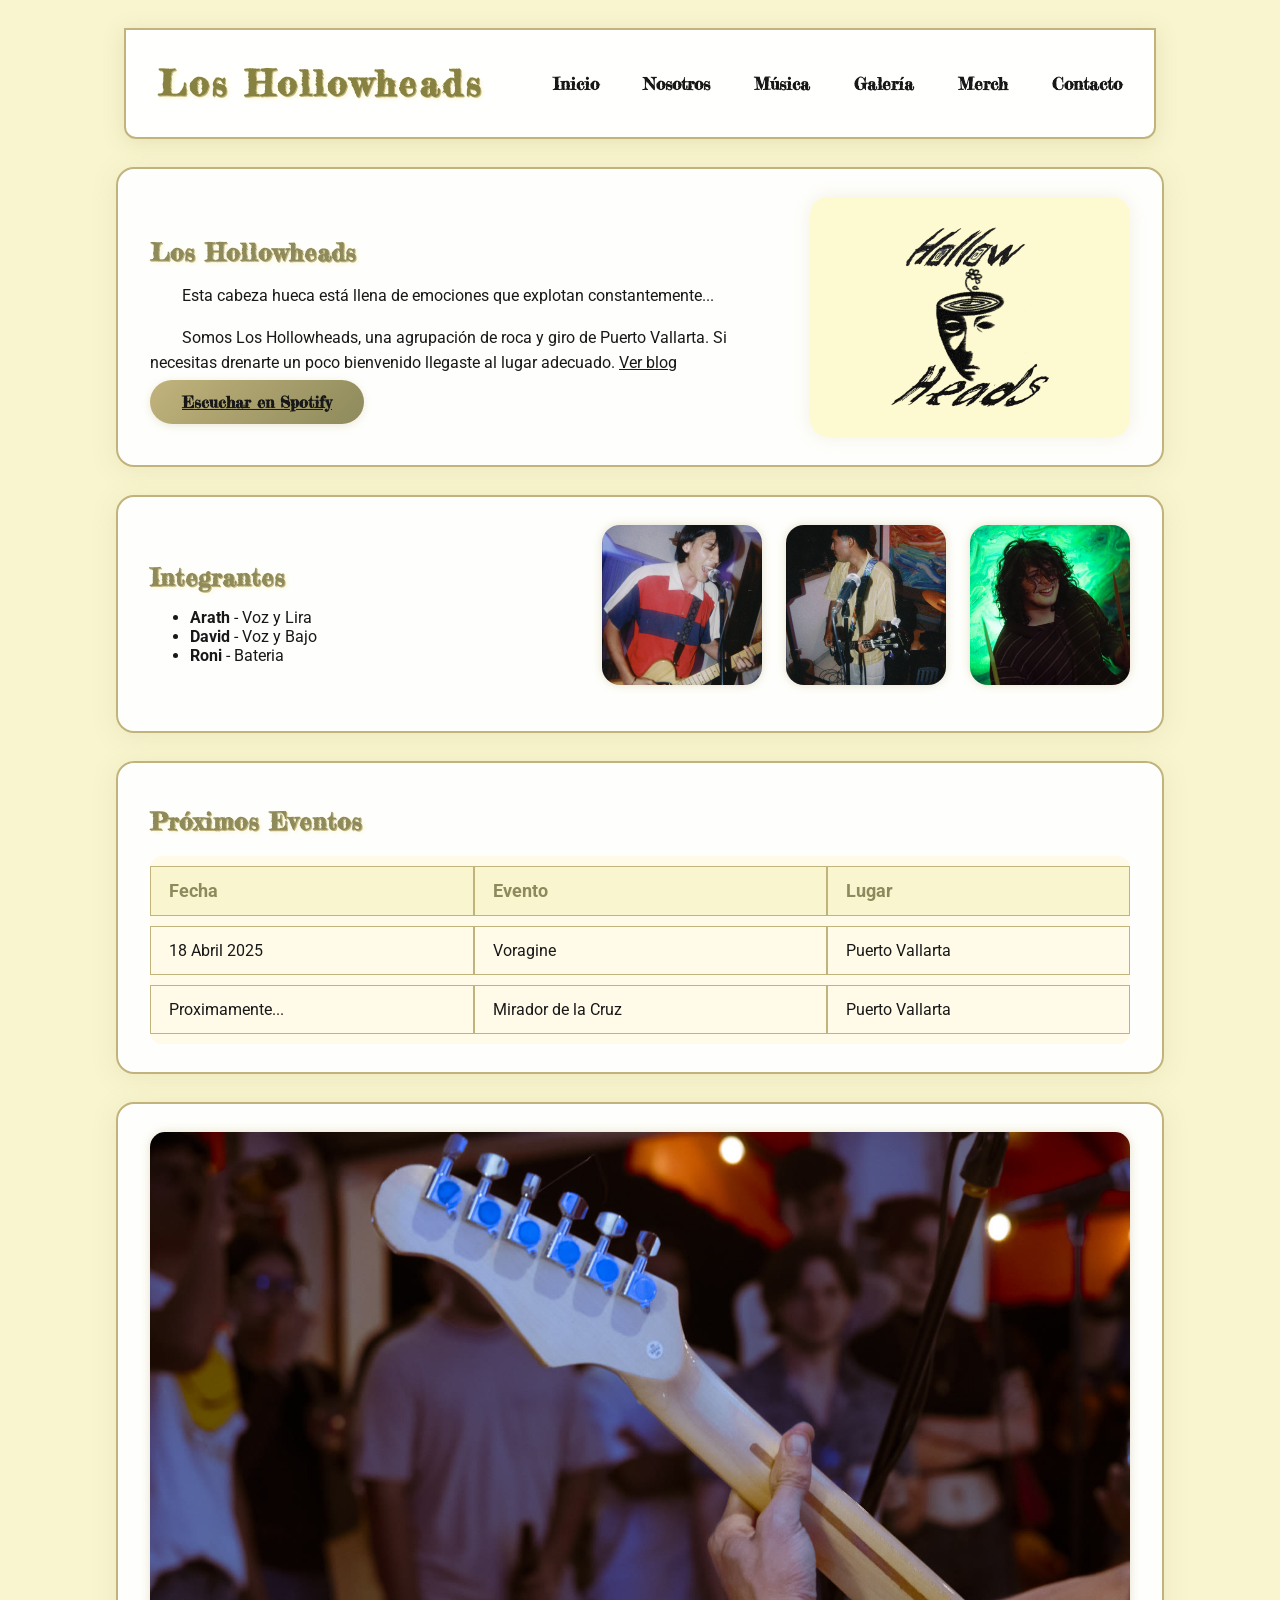
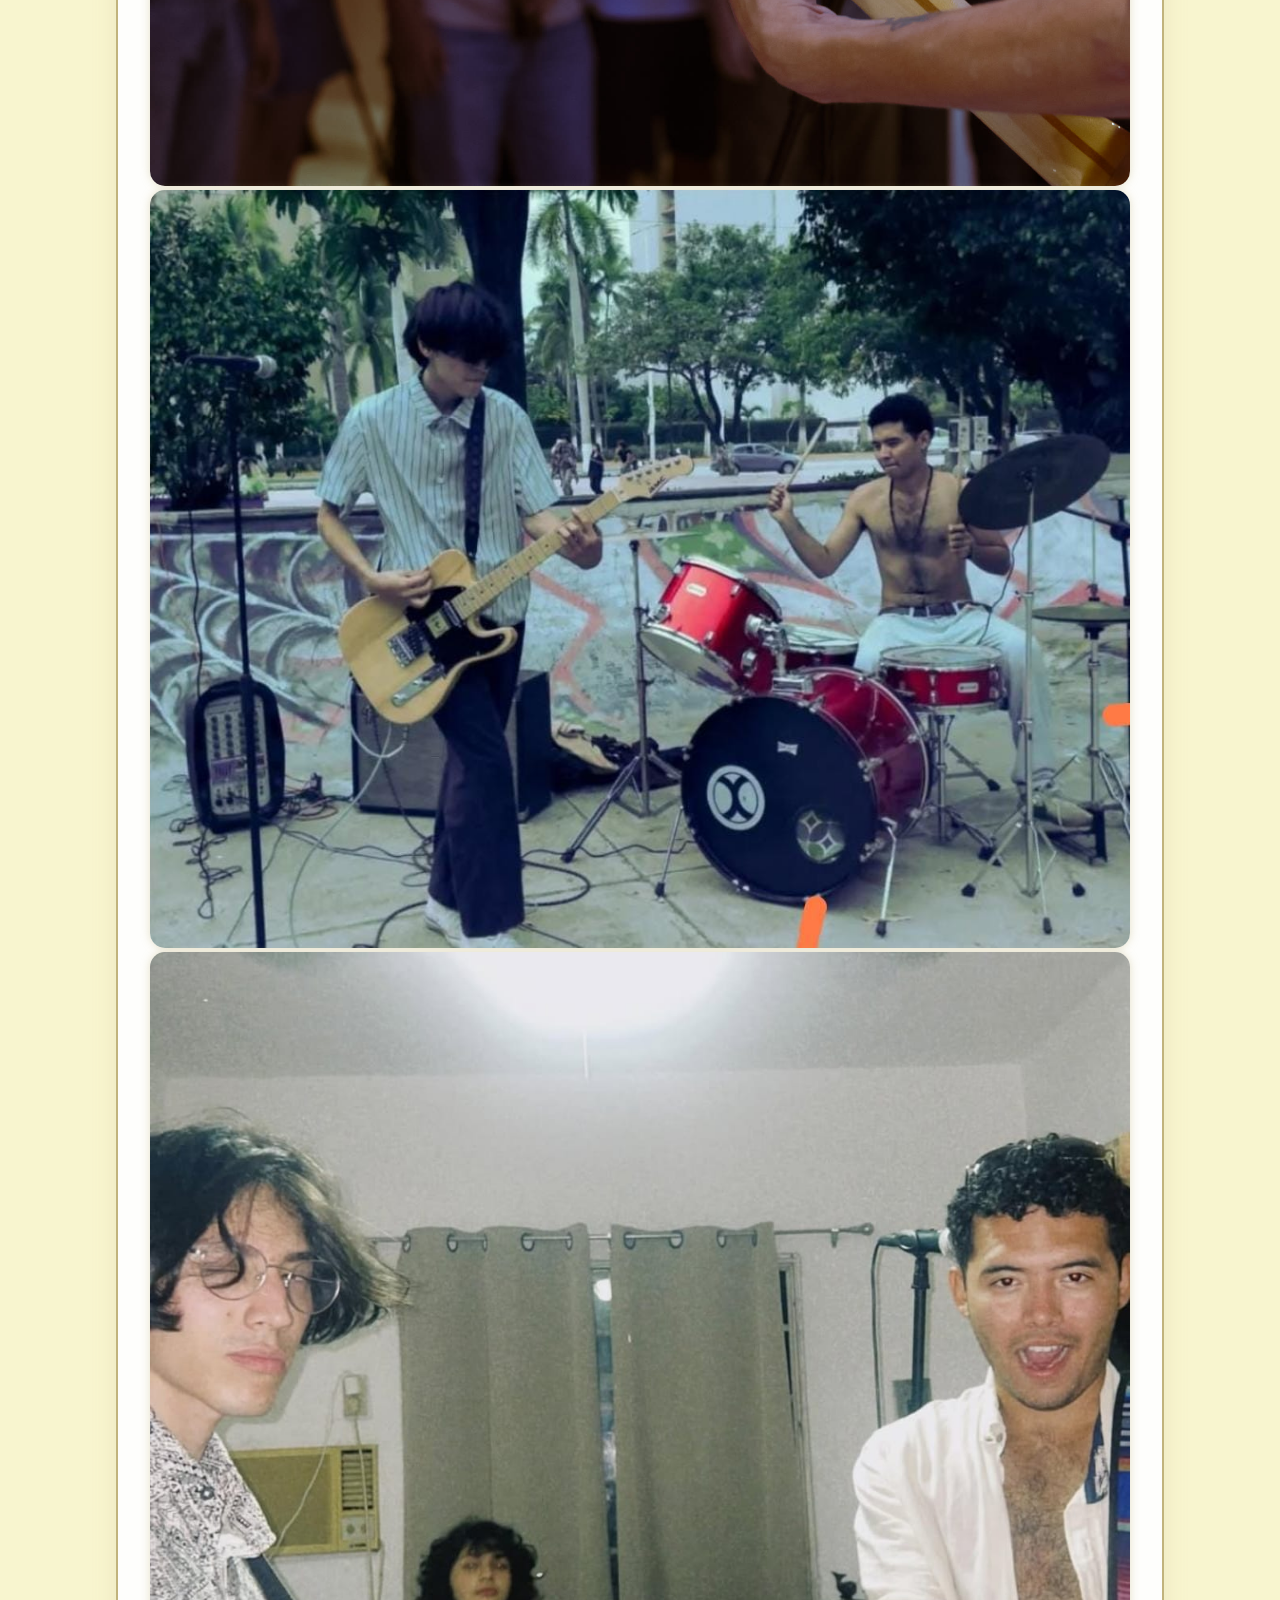
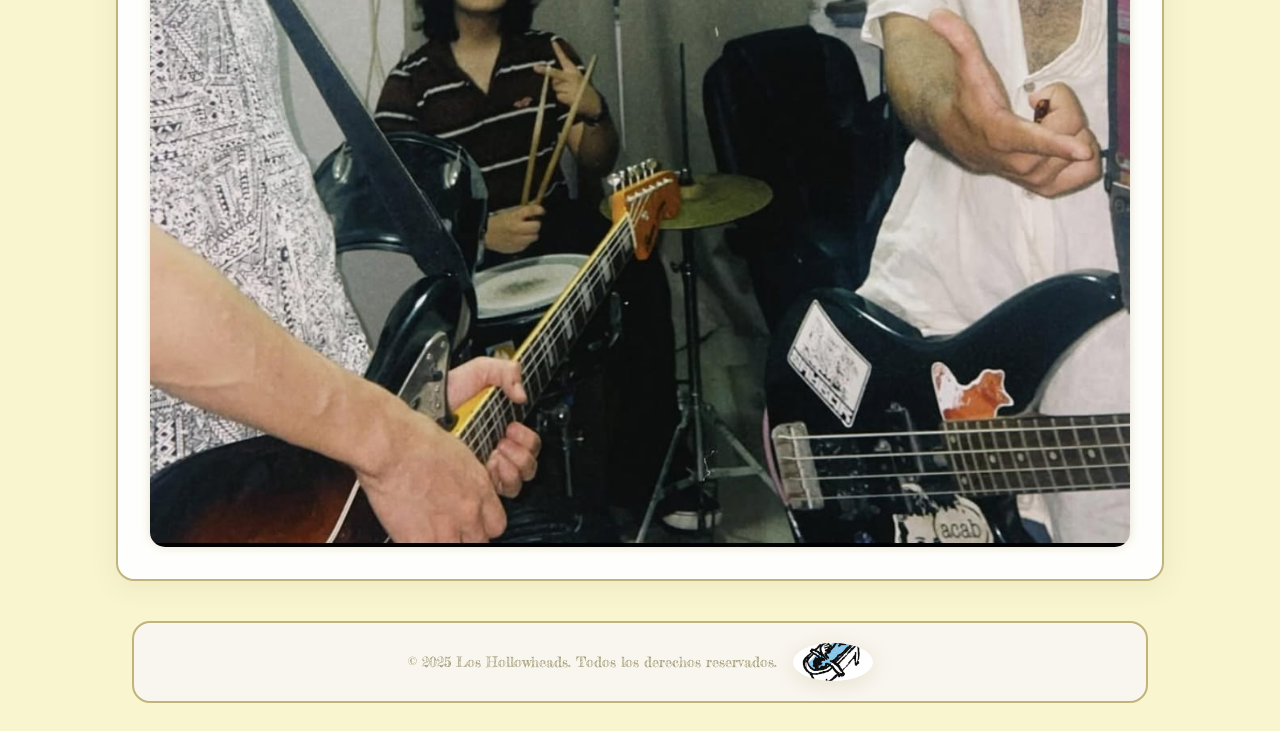
==== index.html @ 7f76003c "Import Los Hollowheads: sitio de banda, imágenes optimizadas a JPG Co-Authored-By: Claude Sonnet 5 <" ====
<!DOCTYPE html>
<html lang="es">
<head>
<meta charset="UTF-8" />
<meta name="viewport" content="width=device-width, initial-scale=1" />
<meta name="description" content="Página oficial de Los Hollowheads, banda surf punk. Explora su música, arte y estilo." />
<title>Los Hollowheads - Surf Punk Band</title>
<link href="https://fonts.googleapis.com/css2?family=Fredericka+the+Great&family=Roboto&display=swap" rel="stylesheet" />
<link rel="stylesheet" href="styles.css" />
</head>
<body>
<nav class="navbar container">

  <h1 class="LetrasNav"> <a href="index.html">Los Hollowheads </a></h1>
  <ul class="navbar-menu">
    <li><a href="index.html">Inicio</a></li>
    <li><a href="nosotros.html">Nosotros</a></li>
    <li><a href="contenido.html">Música</a></li>
    <li><a href="galeria.html">Galería</a></li>
    <li><a href="merch.html">Merch</a></li>
    <li><a href="formulario.html">Contacto</a></li>
  </ul>
</nav>


<section class="container section-flex">
  <div class="texto">
    <h1>Los Hollowheads</h1>
    <p>Esta cabeza hueca está llena de emociones que explotan constantemente...</p>
    <p>Somos Los Hollowheads, una agrupación de roca y giro de Puerto Vallarta. Si necesitas drenarte un poco bienvenido llegaste al lugar adecuado. <a href="blog.html">Ver blog</a></p>
    <a href="https://open.spotify.com/artist/0VpFDgD4gO55y4IvkJZCVS" target="_blank" class="btn" rel="noopener noreferrer">Escuchar en Spotify</a>
  </div>
  <div class="img-container">
    <img src="arte/arte_principalw.jpg" alt="Hollow">
  </div>

</section>

<section class="container section-flex">
  <div class="texto">
    <h1>Integrantes</h1>
    <ul>
      <li><strong>Arath</strong> - Voz y Lira</li>
      <li><strong>David</strong> - Voz y Bajo</li>
      <li><strong>Roni</strong> - Bateria</li>

    </ul>
  </div>
  <div class="imagenes-integrantes">
    <img src="arte/arath.jpg" alt="Arath" />
    <img src="arte/david.jpg" alt="David" />
    <img src="arte/roni.jpg" alt="Roni" />
  </div>
</section>


<section class="container">
    <h2>Próximos Eventos</h2>
    <table>
        <thead>
            <tr><th>Fecha</th><th>Evento</th><th>Lugar</th></tr>
        </thead>
        <tbody>
            <tr><td>18 Abril 2025</td><td>Voragine</td><td>Puerto Vallarta</td></tr>
            <tr><td>Proximamente...</td><td>Mirador de la Cruz</td><td>Puerto Vallarta</td></tr>

        </tbody>
    </table>

</section>

<section class="container gallery">
    <img src="arte/epico.jpg" alt="Concierto de Los Hollowheads" />
    <img src="arte/skeit.jpg" alt="Arte 1" />
    <img src="arte/clika.jpg" alt="Arte 2" />
</section>


<footer class="container footer-con-imagen" style="text-align:center; font-size:0.9rem; margin-top: 40px;">
    &copy; 2025 Los Hollowheads. Todos los derechos reservados.
    <img src="arte/angel_alberca.jpg" alt="Angel" />
</footer>

<script>
  const toggleBtn = document.querySelector('.navbar-toggle');
  const menu = document.querySelector('.navbar-menu');

  toggleBtn.addEventListener('click', () => {
    menu.classList.toggle('active');
  });
</script>

</body>
</html>
---- styles.css ----
@import url('https://fonts.googleapis.com/css2?family=Fredericka+the+Great&family=Roboto&display=swap');

body {
    margin: 0;
    padding: 0;
    font-family: 'Roboto', sans-serif;
    background: #F8F5CF;
    color: #181818;
    overflow-x: hidden;
}

/* TITULOS */
h1, h2, h3 {
    font-family: 'Fredericka the Great', cursive;
    color: #8E8A5C;
    text-shadow: 1px 1px 0 #C1B37C, 2px 2px 4px #F8F5CF;
    margin-top: 1rem;
    margin-bottom: 1rem;
    letter-spacing: 1px;
}

/* ENLACES */
a {
    color: #181818;
    text-decoration: underline;
    transition: color 0.3s, text-shadow 0.3s;
}
a:hover {
    color: #8E8A5C;
    text-shadow: 0 0 8px #C1B37C;
}

/* CONTENEDOR */
.container {
    background: rgba(255,255,255,0.93);
    border: 2px solid #C1B37C;
    border-radius: 18px;
    padding: 28px 32px;
    margin: 28px auto;
    max-width: 980px;
    box-shadow: 0 4px 24px #C1B37C33;
    transition: box-shadow 0.5s;
}

/* BOTONES */
button, .btn {
    background: linear-gradient(135deg, #C1B37C, #8E8A5C);
    border: none;
    color: #181818;
    padding: 12px 32px;
    border-radius: 30px;
    font-weight: bold;
    cursor: pointer;
    font-family: 'Fredericka the Great', cursive;
    transition: background 0.3s, color 0.3s, transform 0.2s;
    box-shadow: 0 2px 8px #C1B37C44;
}
button:hover, .btn:hover {
    background: linear-gradient(135deg, #8E8A5C, #C1B37C);
    color: #fff;
    transform: scale(1.05);
}

/* NAVBAR */
nav, .navbar {
    background: #F8F5CF;
    border-bottom: 2px solid #C1B37C;
    text-align: center;
    padding: 18px 0;
    position: sticky;
    top: 0;
    z-index: 1000;
    box-shadow: 0 2px 12px rgba(193,179,124,0.12);
    display: flex;
    align-items: center;
    justify-content: space-between;
    border-radius: 0 0 18px 18px;
}

nav a, .navbar a {
    margin: 0 8px;
    font-weight: 700;
    font-size: 1.1rem;
    color: #181818;
    text-decoration: none;
    transition: color 0.3s;
}
nav a:hover, .navbar a:hover {
    color: #8E8A5C;
}

.navbar-menu {
    list-style: none;
    display: flex;
    gap: 24px;
    margin: 0;
    padding: 0;
}
.navbar-menu li a {
    font-family: 'Fredericka the Great', cursive;
    position: relative;
    padding: 6px 0;
}
.navbar-menu li a::after {
    content: "";
    position: absolute;
    width: 0%;
    height: 2px;
    bottom: 0;
    left: 0;
    background-color: #C1B37C;
    transition: width 0.3s ease;
    border-radius: 2px;
}
.navbar-menu li a:hover::after,
.navbar-menu li a:focus::after {
    width: 100%;
}

/* Responsive NAVBAR con hamburguesa */
@media (max-width: 900px) {
    nav, .navbar {
        flex-direction: column;
        padding: 10px 0;
    }
    .navbar-menu {
        flex-direction: column;
        gap: 10px;
        margin-top: 10px;
        width: 100%;
        display: none;
    }
    .navbar-menu.active {
        display: flex;
    }
    .navbar-toggle {
        display: block;
        background: none;
        border: none;
        font-size: 2rem;
        color: #181818;
        cursor: pointer;
        margin-left: auto;
        margin-right: 16px;
    }
}

/* PÁRRAFOS */
p {
    text-indent: 2em;
    line-height: 1.6;
}

/* GALERÍA */
.gallery img {
    width: 100%;
    border-radius: 15px;
    box-shadow: 0 0 10px #C1B37C66;
    transition: transform 0.4s, box-shadow 0.4s;
}
.gallery img:hover {
    transform: scale(1.04);
    box-shadow: 0 0 24px #8E8A5C;
}

/* TABLA */
table {
    width: 100%;
    border-collapse: separate;
    border-spacing: 0 10px;
    margin-top: 20px;
    background: #fffbe8;
    border-radius: 12px;
    overflow: hidden;
}
th, td {
    padding: 14px 18px;
    border: 1px solid #C1B37C;
    text-align: left;
    color: #181818;
}
th {
    background-color: #F8F5CF;
    color: #8E8A5C;
    font-size: 1.1rem;
}
tbody tr {
    transition: background 0.3s;
}
tbody tr:hover {
    background: #e6e1c3;
}

/* FORMULARIOS */
form input, form textarea {
    padding: 12px;
    margin-bottom: 20px;
    border-radius: 10px;
    border: 1.5px solid #C1B37C;
    background-color: #fffbe8;
    color: #181818;
    font-size: 1rem;
    transition: border 0.3s, background 0.3s;
}
form input:focus, form textarea:focus {
    outline: none;
    border-color: #8E8A5C;
    background: #F8F5CF;
}

/* FOOTER */
footer, .footer-con-imagen {
    background: #F8F5CF;
    color: #8E8A5C;
    text-align: center;
    padding: 22px 0;
    border-top: 2px solid #C1B37C;
    margin-top: 40px;
    font-size: 1rem;
    font-family: 'Fredericka the Great', cursive;
    display: flex;
    align-items: center;
    justify-content: center;
    gap: 14px;
    flex-wrap: wrap;
}
.footer-con-imagen img {
    max-height: 38px;
    max-width: 100px;
    height: auto;
    border-radius: 50%;
    object-fit: cover;
    box-shadow: 0 2px 8px #C1B37C33;
}

/* FLEX SECTIONS */
.section-flex {
    display: flex;
    align-items: center;
    justify-content: space-between;
    gap: 36px;
    flex-wrap: wrap;
}
.section-flex .texto {
    flex: 1 1 320px;
    min-width: 220px;
}
.section-flex .img-container {
    flex: 0 0 340px;
    display: flex;
    justify-content: flex-end;
}
.section-flex .img-container img {
    max-width: 320px;
    width: 100%;
    border-radius: 18px;
    box-shadow: 0 0 18px #C1B37C33;
    transition: transform 0.3s;
}
.section-flex .img-container img:hover {
    transform: scale(1.05) rotate(-2deg);
}

/* INTEGRANTES */
.imagenes-integrantes {
    display: flex;
    gap: 24px;
    justify-content: center;
    align-items: center;
    margin: 0 auto;
}
.imagenes-integrantes img {
    width: 160px;
    height: 160px;
    object-fit: cover;
    border-radius: 18px;
    box-shadow: 0 0 10px #C1B37C66;
    transition: transform 0.3s, box-shadow 0.3s;
    cursor: pointer;
    margin-bottom: 18px;
}
.imagenes-integrantes img:hover {
    transform: scale(1.1);
    box-shadow: 0 0 20px #8E8A5C;
}

/* GALLERY COLLAGE Y MASONRY */
.gallery-collage {
    display: grid;
    grid-template-columns: repeat(6, 1fr);
    grid-template-rows: repeat(4, 140px);
    gap: 22px;
    padding: 40px 0;
    border-radius: 32px;
}
.gallery-collage img {
    width: 100%;
    height: 100%;
    object-fit: cover;
    border-radius: 24px;
    box-shadow: 0 4px 24px #C1B37C44;
    background: #fff;
    transition: transform 0.3s, box-shadow 0.3s;
    display: block;
}
.gallery-collage img:hover {
    transform: scale(1.04) rotate(-2deg);
    box-shadow: 0 8px 32px #8E8A5C99;
}
.img1  { grid-column: 1 / 3; grid-row: 1 / 3; }
.img2  { grid-column: 3 / 4; grid-row: 1 / 2; }
.img3  { grid-column: 4 / 5; grid-row: 1 / 2; }
.img4  { grid-column: 5 / 7; grid-row: 1 / 3; }
.img5  { grid-column: 3 / 5; grid-row: 2 / 4; }
.img6  { grid-column: 1 / 2; grid-row: 3 / 5; }
.img7  { grid-column: 2 / 3; grid-row: 3 / 4; }
.img8  { grid-column: 4 / 6; grid-row: 3 / 5; }
.img9  { grid-column: 6 / 7; grid-row: 3 / 5; }
.img10 { grid-column: 2 / 4; grid-row: 4 / 5; }

.masonry-gallery {
    column-count: 4;
    column-gap: 28px;
    padding: 40px 0;
}
.masonry-gallery img {
    width: 100%;
    margin-bottom: 28px;
    border-radius: 24px;
    display: block;
    box-shadow: 0 4px 24px #C1B37C44;
    background: #fff;
    transition: transform 0.3s, box-shadow 0.3s;
    break-inside: avoid;
}
.masonry-gallery img:hover {
    transform: scale(1.04) rotate(-2deg);
    box-shadow: 0 8px 32px #8E8A5C99;
}

/* RESPONSIVE */
@media (max-width: 1100px) {
    .masonry-gallery { column-count: 3; }
}
@media (max-width: 900px) {
    .container { padding: 16px 4vw; }
    .section-flex { flex-direction: column; align-items: center; }
    .section-flex .img-container { justify-content: center; width: 100%; margin-top: 20px; }
    .section-flex .img-container img { max-width: 90vw; }
    .imagenes-integrantes img { width: 110px; height: 110px; }
    .gallery-collage { grid-template-columns: repeat(2, 1fr); grid-template-rows: repeat(10, 120px); gap: 14px; }
    .gallery-collage img { border-radius: 16px; }
    .img1, .img2, .img3, .img4, .img5, .img6, .img7, .img8, .img9, .img10 { grid-column: auto !important; grid-row: auto !important; }
    .merch-flex { flex-direction: column; gap: 32px; }
    .merch-info { max-width: 100%; padding: 24px 20px; text-align: center; }
    .merch-info ul li { font-size: 1rem; }
    .btn { font-size: 1.1rem; padding: 14px 28px; }
}
@media (max-width: 800px) {
    .masonry-gallery { column-count: 2; }
}
@media (max-width: 700px) {
    .container { padding: 10px 3vw; }
    nav a { margin: 0 8px; font-size: 1rem; }
    .gallery { flex-wrap: wrap; justify-content: center; }
    .gallery img { width: 90vw; height: auto; margin-bottom: 15px; }
    .imagenes-integrantes { gap: 10px; }
    .imagenes-integrantes img { width: 80px; height: 80px; }
}
@media (max-width: 500px) {
    .masonry-gallery { column-count: 1; }
}
nav.navbar {
  display: flex;
  align-items: center;
  justify-content: space-between;
  background: rgba(255 255 255 / 0.95);
  padding: 16px 24px;
  box-shadow: 0 4px 20px rgba(193,179,124,0.3);
  position: sticky;
  top: 0;
  z-index: 1000;
  font-family: 'Fredericka the Great', cursive;
  border-radius: 0 0 12px 12px;
}

nav.navbar .LetrasNav a {
  text-decoration: none;
  font-size: 2.2rem;
  font-weight: 900;
  color: #888242;
  letter-spacing: 3px;
  user-select: none;
  transition: color 0.3s ease;
}

nav.navbar .LetrasNav a:hover {
  color: #C1B37C;
}

nav.navbar ul.navbar-menu {
  list-style: none;
  display: flex;
  gap: 28px;
  margin: 0;
  padding: 0;
}

nav.navbar ul.navbar-menu li a {
  text-decoration: none;
  color: #181818;
  font-weight: 600;
  font-size: 1.05rem;
  position: relative;
  padding: 6px 0;
  transition: color 0.3s ease;
}

nav.navbar ul.navbar-menu li a::after {
  content: "";
  position: absolute;
  width: 0%;
  height: 2px;
  bottom: 0;
  left: 0;
  background-color: #C1B37C;
  transition: width 0.3s ease;
  border-radius: 2px;
}

nav.navbar ul.navbar-menu li a:hover,
nav.navbar ul.navbar-menu li a:focus {
  color: #8E8A5C;
}

nav.navbar ul.navbar-menu li a:hover::after,
nav.navbar ul.navbar-menu li a:focus::after {
  width: 100%;
}

/* Responsive nav */
@media (max-width: 700px) {
  nav.navbar {
    flex-wrap: wrap;
    justify-content: center;
    gap: 16px;
  }
  nav.navbar ul.navbar-menu {
    gap: 1px;
    flex-wrap: wrap;
    justify-content: center;
  }
}

footer.container.footer-con-imagen {
  background: #f9f6f0; /* Fondo claro cálido */
  border-top: 2px solid #C1B37C;
  color: #8E8A5C;
  font-family: 'Fredericka the Great', cursive;
  font-size: 0.9rem;
  text-align: center;
  padding: 20px 16px;
  display: flex;
  flex-wrap: wrap;
  justify-content: center;
  align-items: center;
  gap: 16px;
  box-shadow: inset 0 1px 0 #fff9e6;
}

footer.container.footer-con-imagen img {
  width: 80px;
  height: 80px;
  border-radius: 50%;
  object-fit: cover;
  box-shadow: 0 4px 20px rgba(193, 179, 124, 0.3);
  user-select: none;
}

/* Responsive */
@media (max-width: 600px) {
  footer.container.footer-con-imagen {
    flex-direction: column;
    gap: 12px;
    font-size: 0.85rem;
  }
  footer.container.footer-con-imagen img {
    width: 60px;
    height: 60px;
  }
}
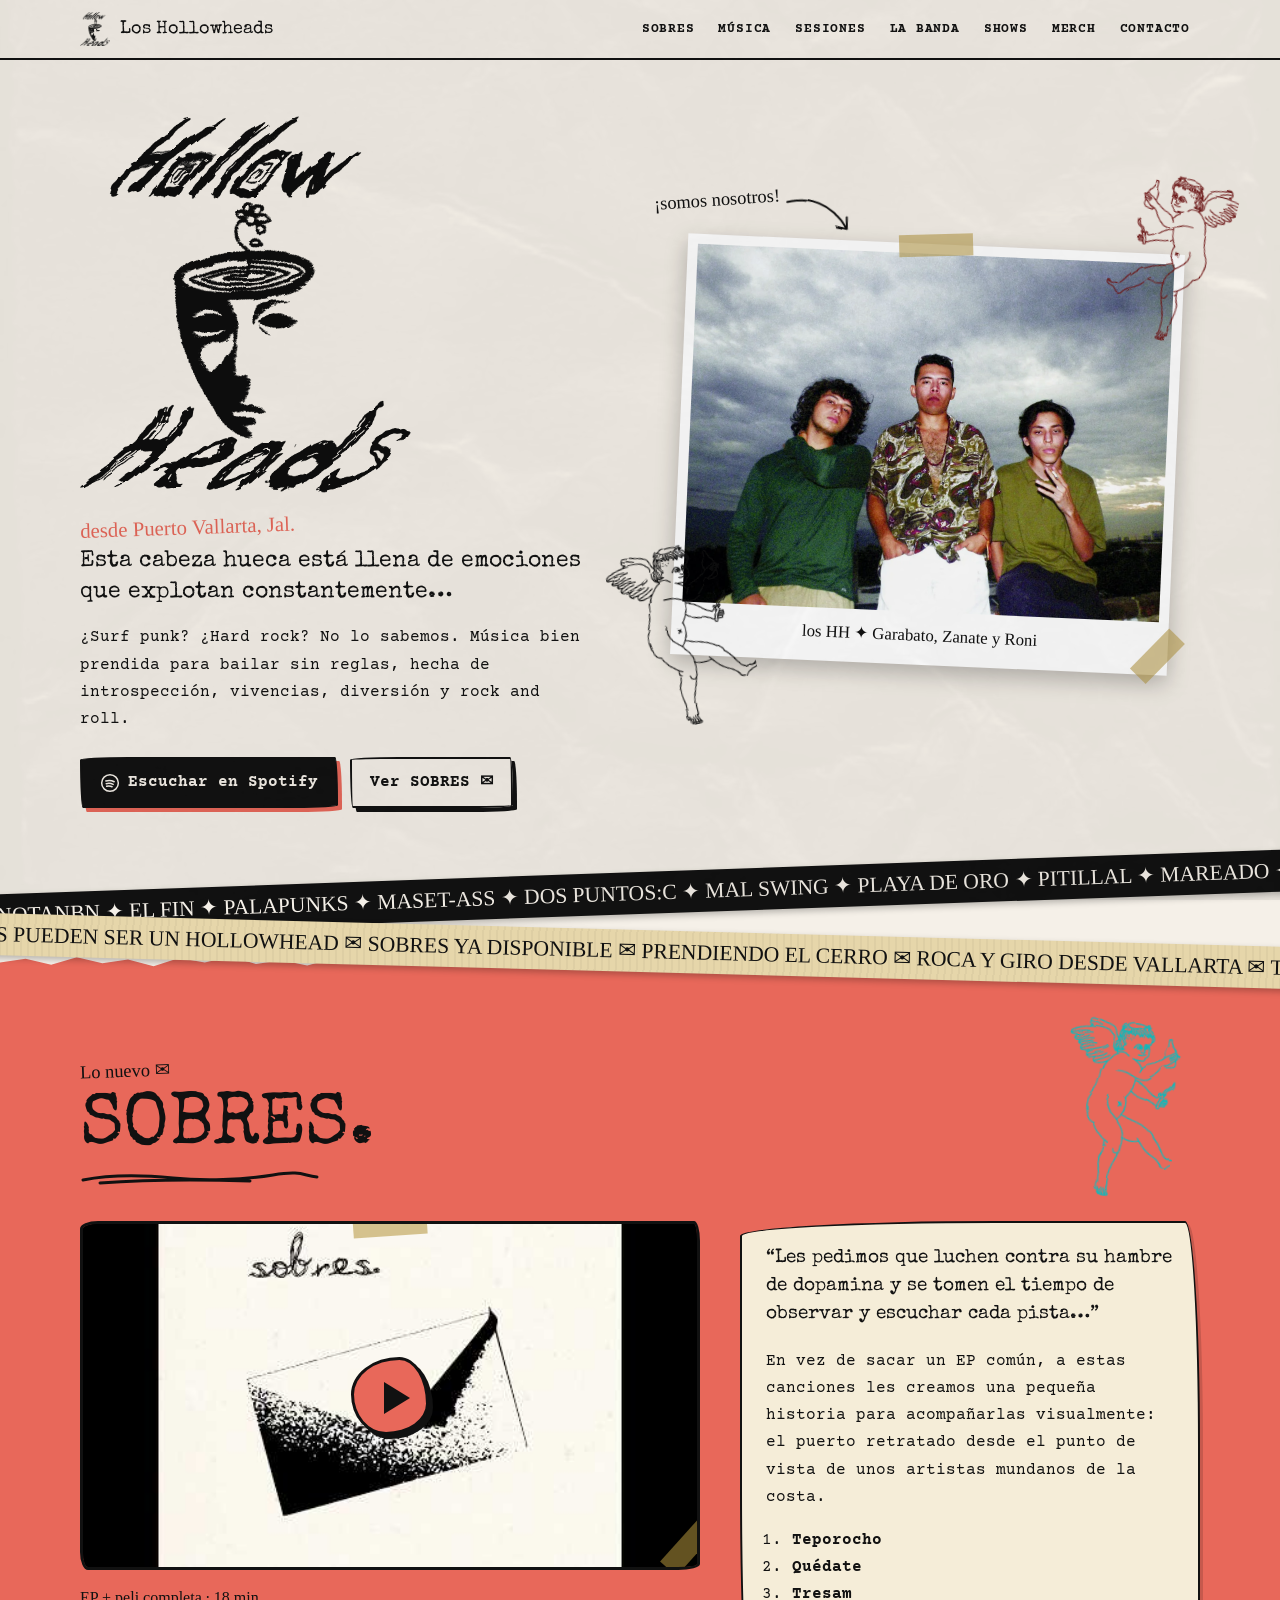
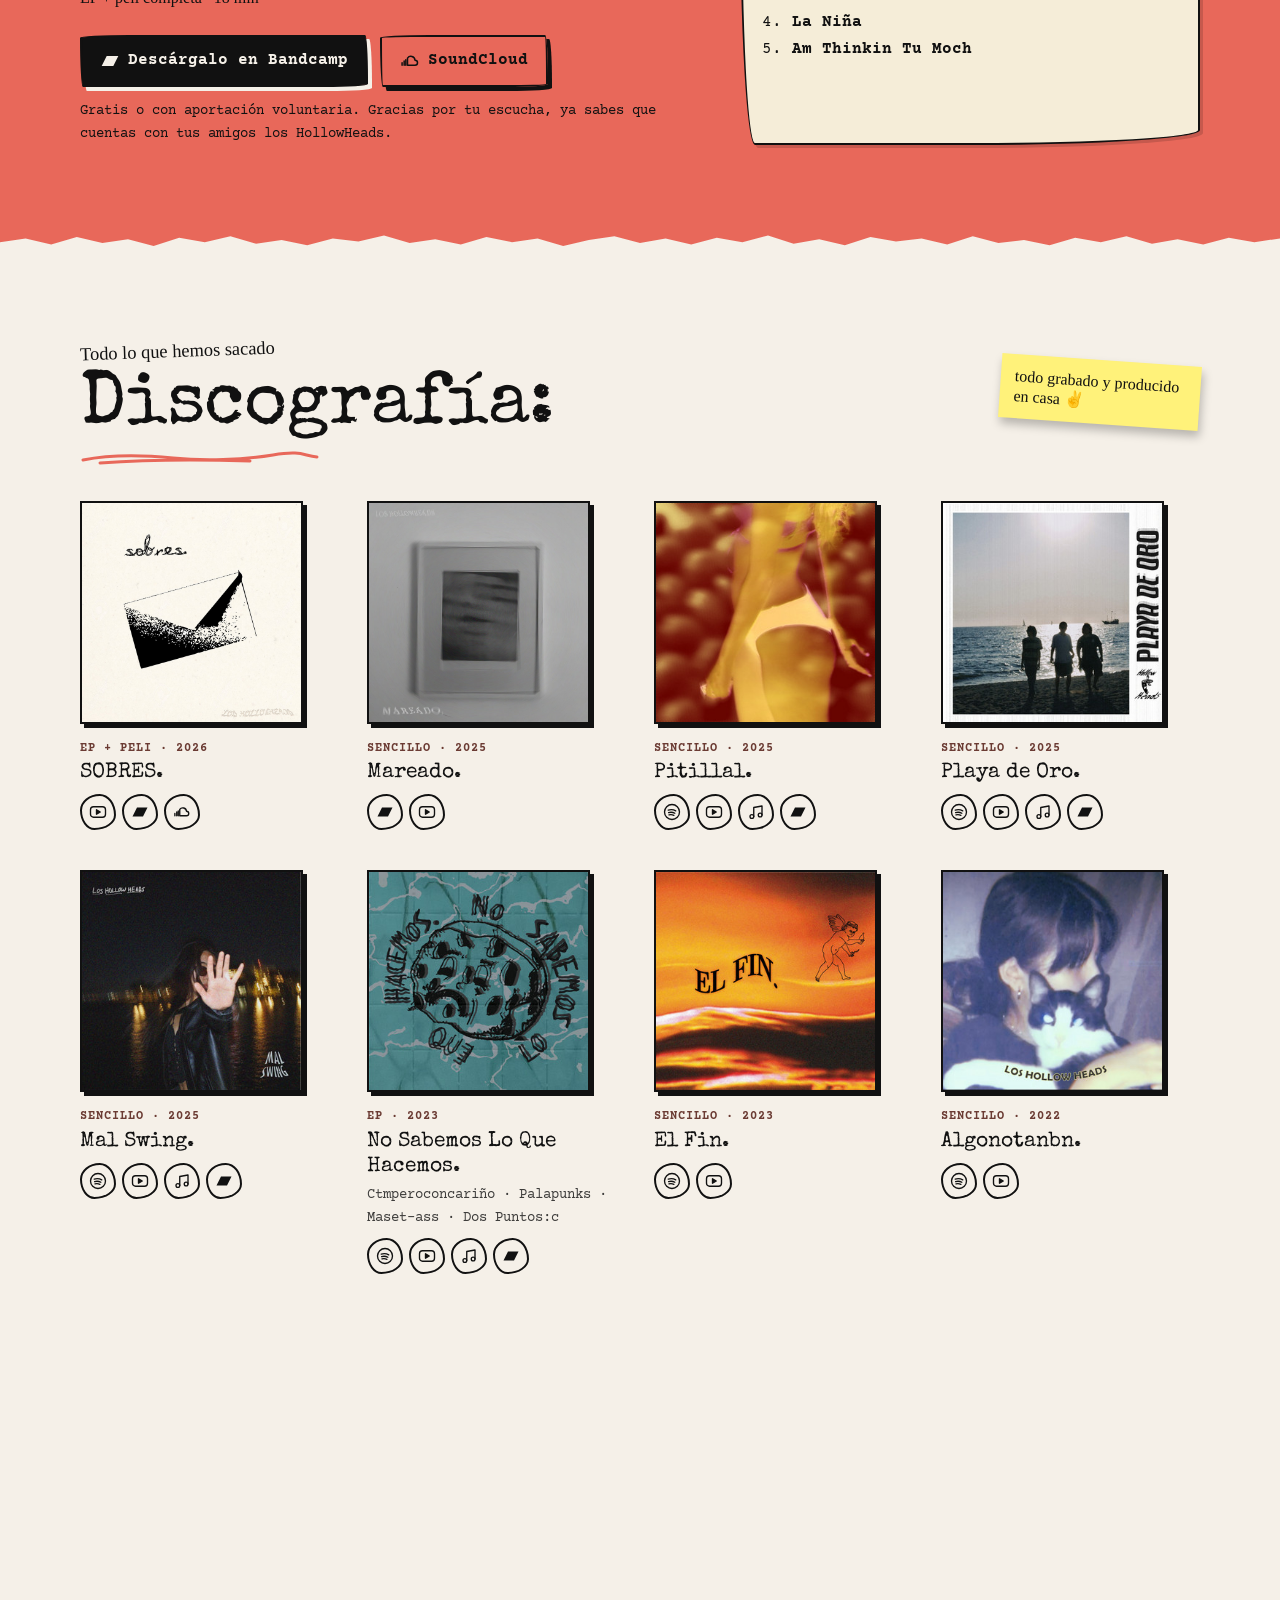
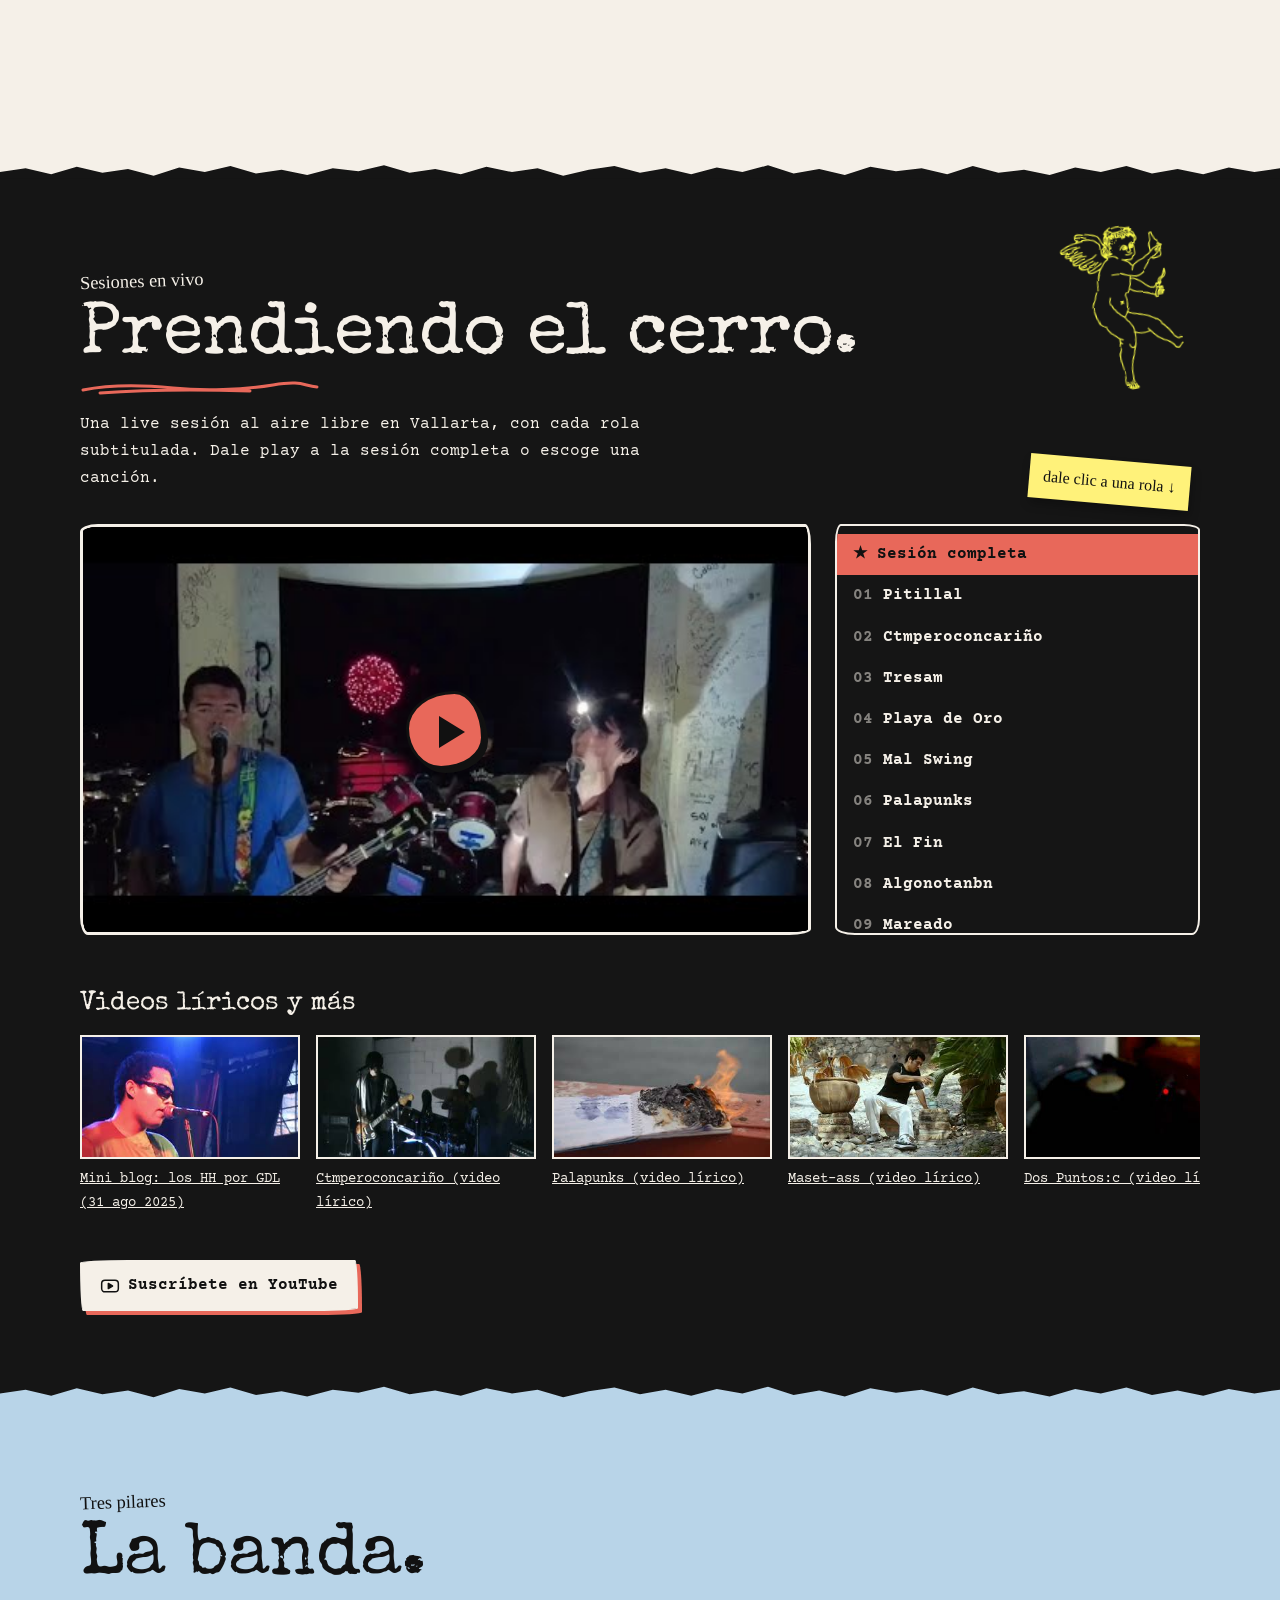
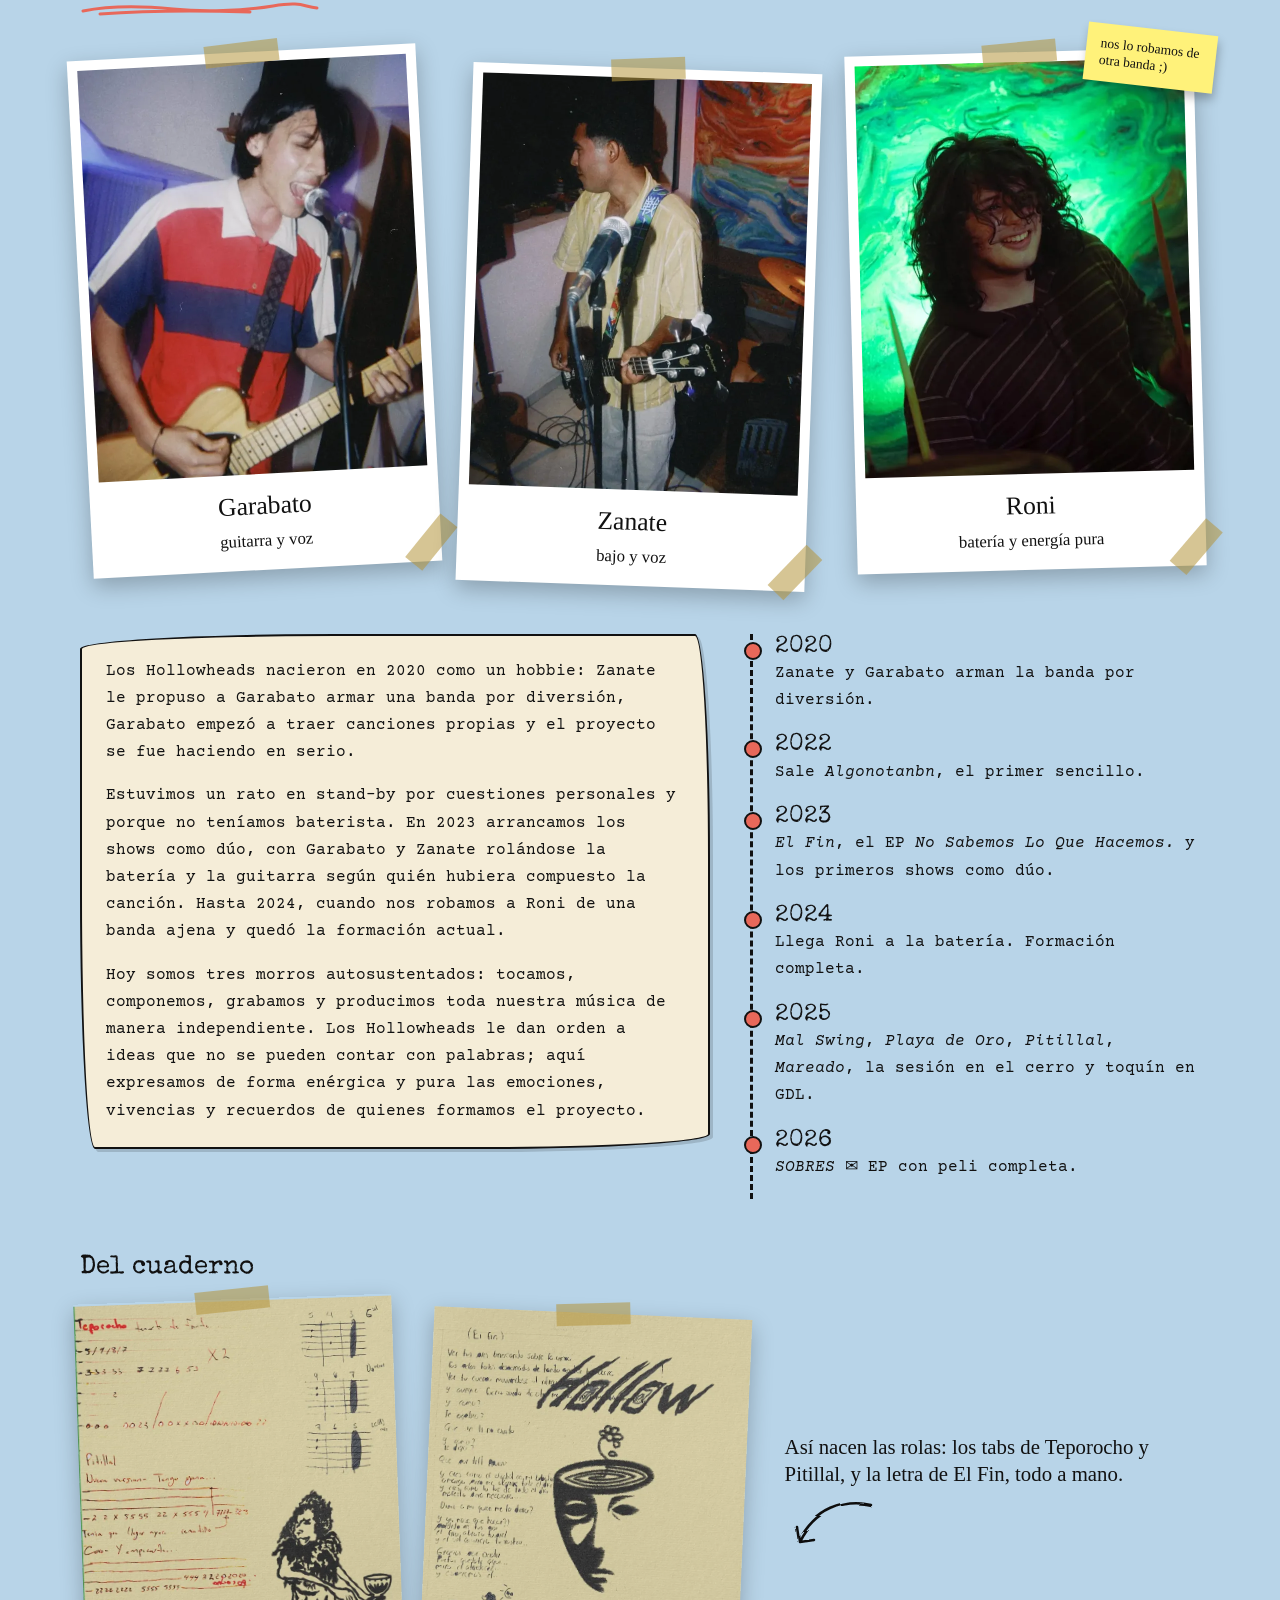
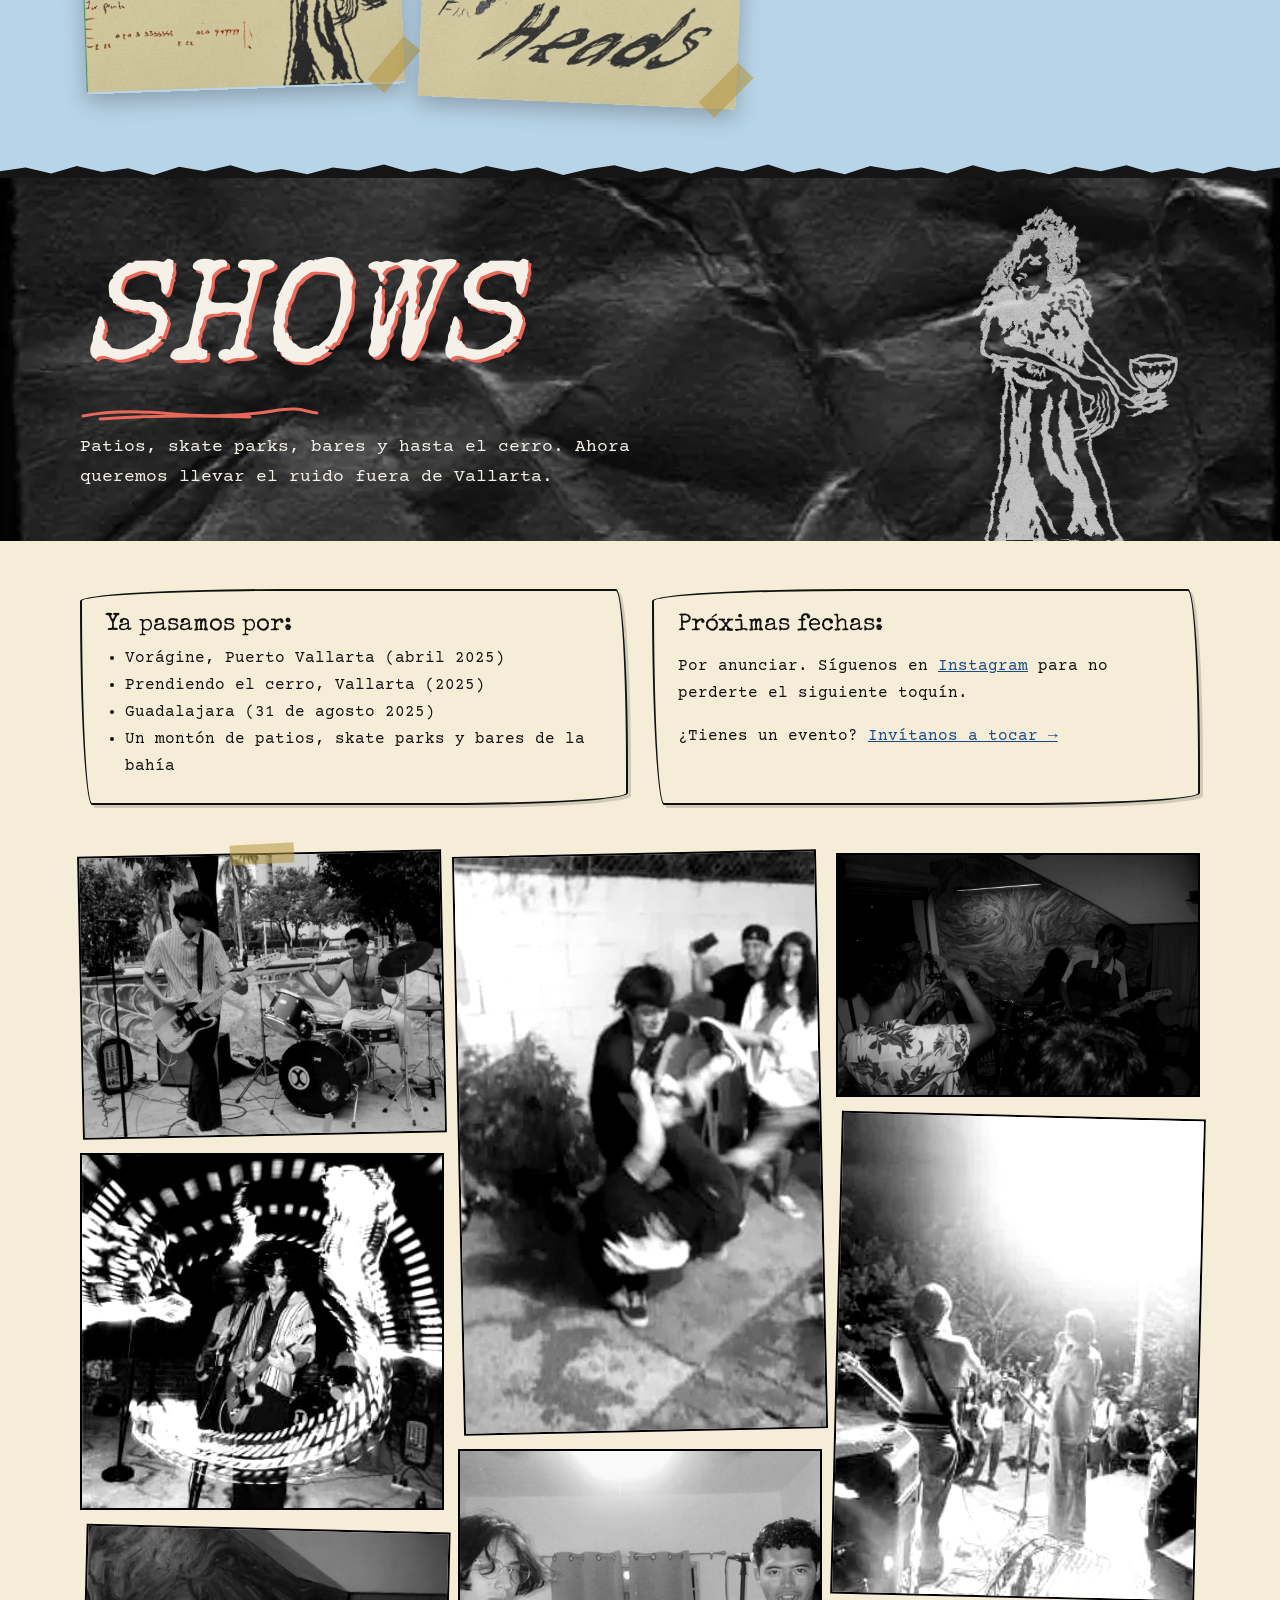
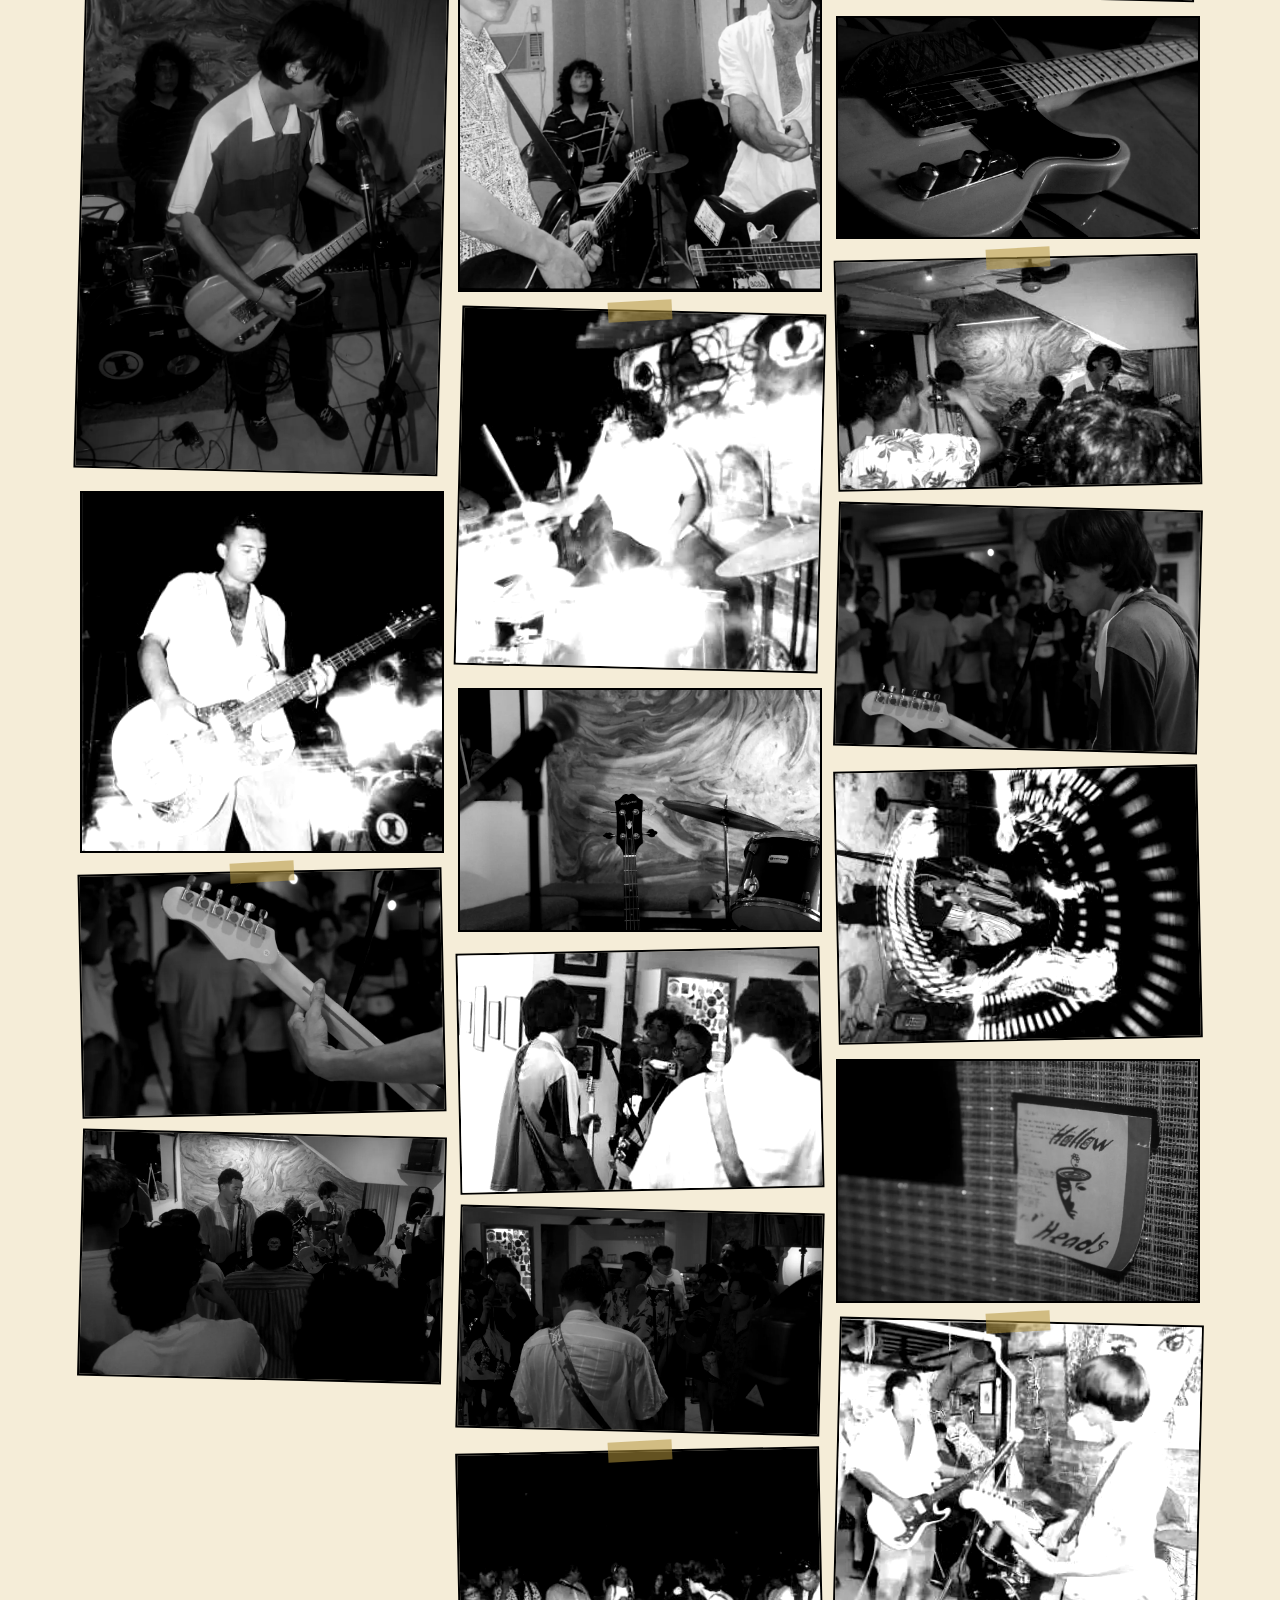
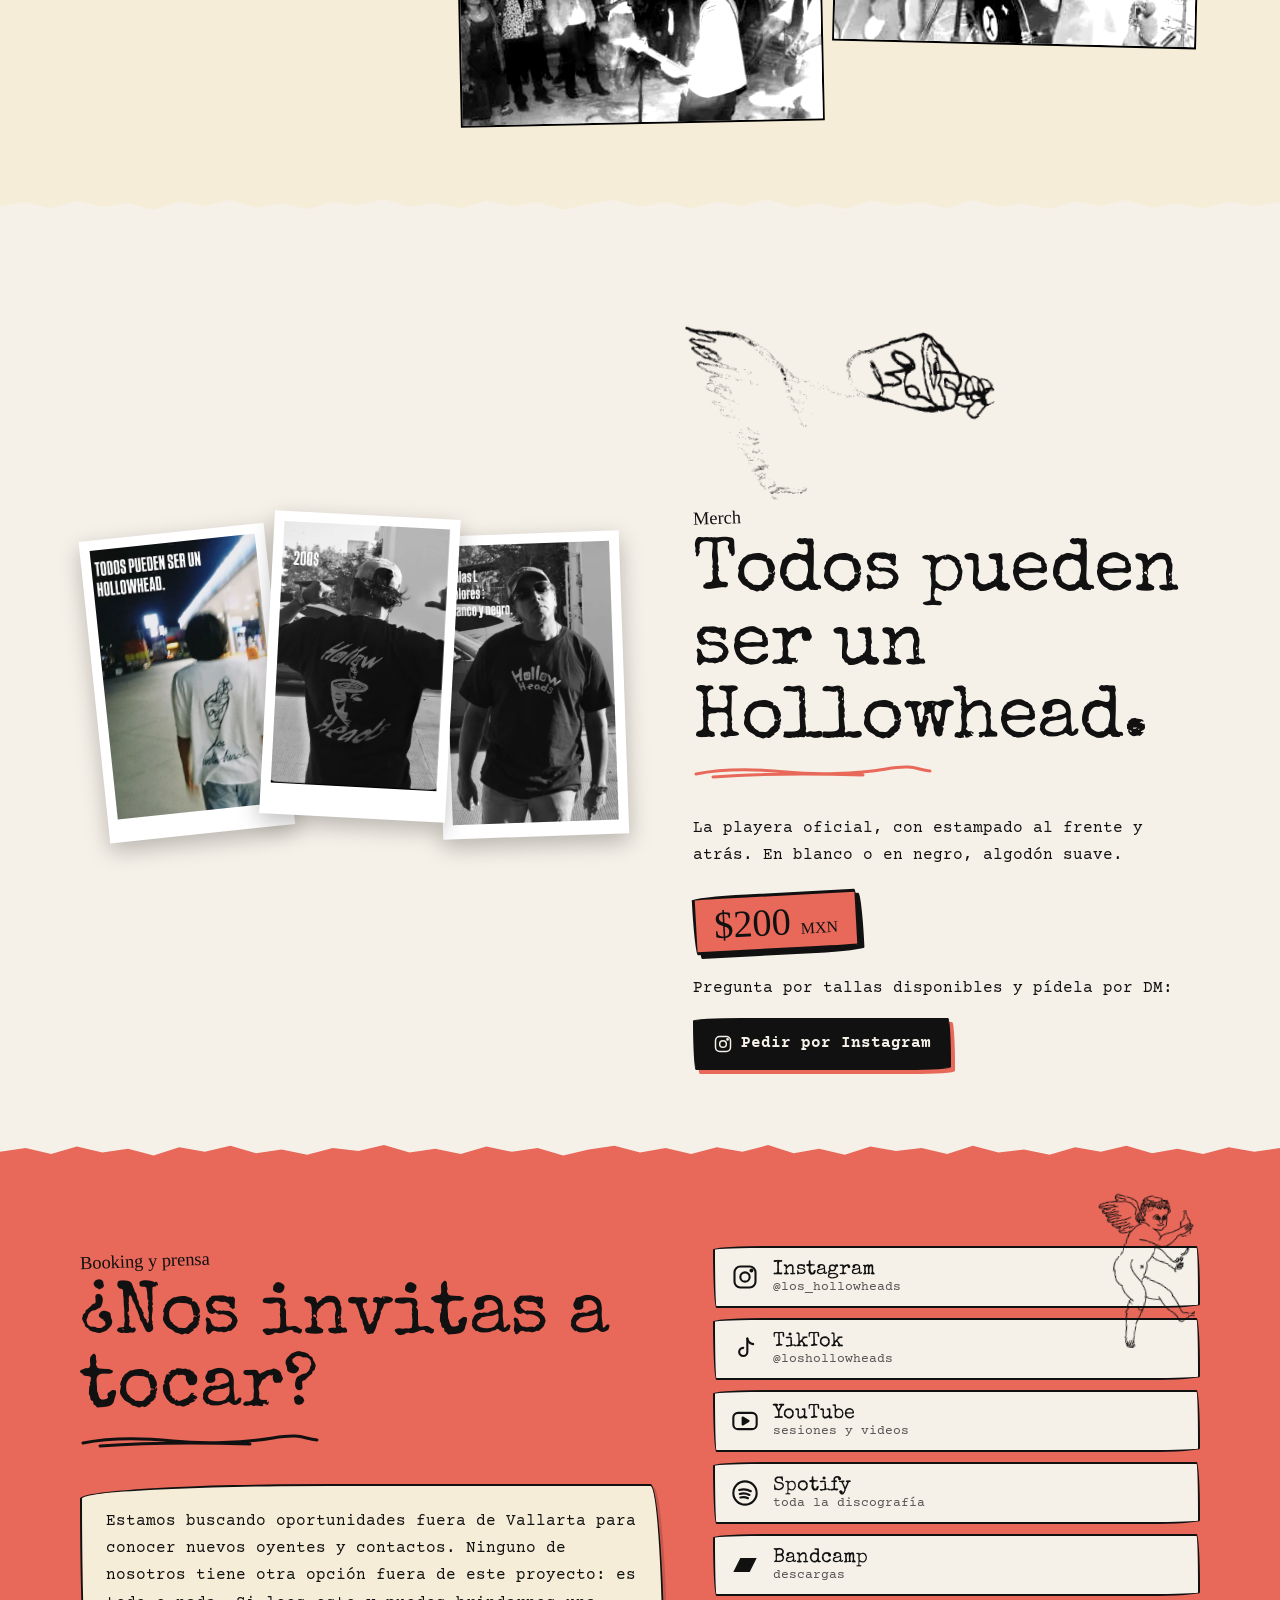
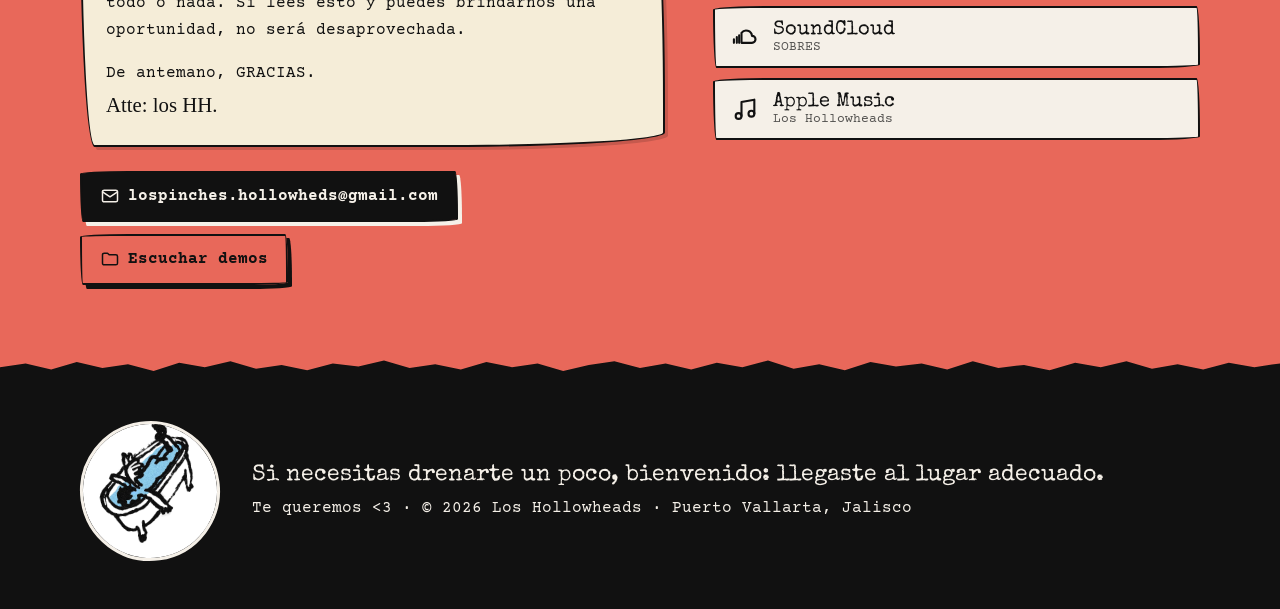
==== commit 5b8c0d93: "Página nueva de Los Hollowheads (2026) Reemplaza el sitio multi-página viejo por una sola página con" ====
--- a/index.html
+++ b/index.html
@@ -1,94 +1,416 @@
 <!DOCTYPE html>
 <html lang="es">
 <head>
-<meta charset="UTF-8" />
-<meta name="viewport" content="width=device-width, initial-scale=1" />
-<meta name="description" content="Página oficial de Los Hollowheads, banda surf punk. Explora su música, arte y estilo." />
-<title>Los Hollowheads - Surf Punk Band</title>
-<link href="https://fonts.googleapis.com/css2?family=Fredericka+the+Great&family=Roboto&display=swap" rel="stylesheet" />
-<link rel="stylesheet" href="styles.css" />
+<meta charset="UTF-8">
+<meta name="viewport" content="width=device-width, initial-scale=1">
+<title>Los Hollowheads</title>
+<meta name="description" content="Los Hollowheads: banda de surf punk / hard rock (no lo sabemos) de Puerto Vallarta. Escucha SOBRES, nuestra discografía y las sesiones en vivo.">
+<meta name="theme-color" content="#f5f0e8">
+<meta property="og:title" content="Los Hollowheads">
+<meta property="og:description" content="Esta cabeza hueca está llena de emociones que explotan constantemente… Surf punk desde Puerto Vallarta.">
+<meta property="og:image" content="img/banda.webp">
+<link rel="icon" href="img/logo.png">
+<link rel="preconnect" href="https://fonts.googleapis.com">
+<link rel="preconnect" href="https://fonts.gstatic.com" crossorigin>
+<link href="https://fonts.googleapis.com/css2?family=Courier+Prime:ital,wght@0,400;0,700;1,400&family=Special+Elite&family=Permanent+Marker&display=swap" rel="stylesheet">
+<link rel="stylesheet" href="styles.css">
 </head>
 <body>
-<nav class="navbar container">
-
-  <h1 class="LetrasNav"> <a href="index.html">Los Hollowheads </a></h1>
-  <ul class="navbar-menu">
-    <li><a href="index.html">Inicio</a></li>
-    <li><a href="nosotros.html">Nosotros</a></li>
-    <li><a href="contenido.html">Música</a></li>
-    <li><a href="galeria.html">Galería</a></li>
-    <li><a href="merch.html">Merch</a></li>
-    <li><a href="formulario.html">Contacto</a></li>
-  </ul>
-</nav>
-
-
-<section class="container section-flex">
-  <div class="texto">
-    <h1>Los Hollowheads</h1>
-    <p>Esta cabeza hueca está llena de emociones que explotan constantemente...</p>
-    <p>Somos Los Hollowheads, una agrupación de roca y giro de Puerto Vallarta. Si necesitas drenarte un poco bienvenido llegaste al lugar adecuado. <a href="blog.html">Ver blog</a></p>
-    <a href="https://open.spotify.com/artist/0VpFDgD4gO55y4IvkJZCVS" target="_blank" class="btn" rel="noopener noreferrer">Escuchar en Spotify</a>
-  </div>
-  <div class="img-container">
-    <img src="arte/arte_principalw.jpg" alt="Hollow">
-  </div>
-
-</section>
-
-<section class="container section-flex">
-  <div class="texto">
-    <h1>Integrantes</h1>
-    <ul>
-      <li><strong>Arath</strong> - Voz y Lira</li>
-      <li><strong>David</strong> - Voz y Bajo</li>
-      <li><strong>Roni</strong> - Bateria</li>
-
-    </ul>
-  </div>
-  <div class="imagenes-integrantes">
-    <img src="arte/arath.jpg" alt="Arath" />
-    <img src="arte/david.jpg" alt="David" />
-    <img src="arte/roni.jpg" alt="Roni" />
-  </div>
-</section>
-
-
-<section class="container">
-    <h2>Próximos Eventos</h2>
-    <table>
-        <thead>
-            <tr><th>Fecha</th><th>Evento</th><th>Lugar</th></tr>
-        </thead>
-        <tbody>
-            <tr><td>18 Abril 2025</td><td>Voragine</td><td>Puerto Vallarta</td></tr>
-            <tr><td>Proximamente...</td><td>Mirador de la Cruz</td><td>Puerto Vallarta</td></tr>
-
-        </tbody>
-    </table>
-
-</section>
-
-<section class="container gallery">
-    <img src="arte/epico.jpg" alt="Concierto de Los Hollowheads" />
-    <img src="arte/skeit.jpg" alt="Arte 1" />
-    <img src="arte/clika.jpg" alt="Arte 2" />
-</section>
-
-
-<footer class="container footer-con-imagen" style="text-align:center; font-size:0.9rem; margin-top: 40px;">
-    &copy; 2025 Los Hollowheads. Todos los derechos reservados.
-    <img src="arte/angel_alberca.jpg" alt="Angel" />
+
+<svg width="0" height="0" style="position:absolute" aria-hidden="true">
+  <defs>
+    <!-- "boil": las líneas tiemblan como animación hecha a mano -->
+    <filter id="boil" x="-5%" y="-5%" width="110%" height="110%">
+      <feTurbulence type="fractalNoise" baseFrequency="0.035" numOctaves="2" seed="1" result="n">
+        <animate attributeName="seed" values="1;4;7;10" dur="0.6s" calcMode="discrete" repeatCount="indefinite"/>
+      </feTurbulence>
+      <feDisplacementMap in="SourceGraphic" in2="n" scale="5"/>
+    </filter>
+    <symbol id="i-sp" viewBox="0 0 24 24"><circle cx="12" cy="12" r="10"/><path d="M7 9.5c3.5-1 7-.7 10 1M7.5 12.8c3-.8 5.8-.5 8.3.9M8 15.9c2.4-.6 4.5-.4 6.5.6"/></symbol>
+    <symbol id="i-yt" viewBox="0 0 24 24"><rect x="2" y="5" width="20" height="14" rx="4"/><path d="M10 9l5 3-5 3z" fill="currentColor"/></symbol>
+    <symbol id="i-ig" viewBox="0 0 24 24"><rect x="3" y="3" width="18" height="18" rx="5"/><circle cx="12" cy="12" r="4"/><circle cx="17.5" cy="6.5" r=".8" fill="currentColor"/></symbol>
+    <symbol id="i-tt" viewBox="0 0 24 24"><path d="M14 3v11.5a3.5 3.5 0 1 1-3.5-3.5"/><path d="M14 3c.5 2.5 2.5 4.5 5 4.8"/></symbol>
+    <symbol id="i-bc" viewBox="0 0 24 24"><path d="M2 18L8 6h14l-6 12z" fill="currentColor" stroke="none"/></symbol>
+    <symbol id="i-sc" viewBox="0 0 24 24"><path d="M9 17h9a3 3 0 0 0 0-6 5 5 0 0 0-9-2.5V17"/><path d="M2.5 17v-3M5 17v-5M7 17v-6.5"/></symbol>
+    <symbol id="i-am" viewBox="0 0 24 24"><path d="M9 18V6l11-2v12"/><circle cx="6.5" cy="18" r="2.5"/><circle cx="17.5" cy="16" r="2.5"/></symbol>
+    <symbol id="i-mail" viewBox="0 0 24 24"><rect x="3" y="5" width="18" height="14" rx="2"/><path d="M3 7l9 6 9-6"/></symbol>
+    <symbol id="i-folder" viewBox="0 0 24 24"><path d="M3 7a2 2 0 0 1 2-2h4l2 2h8a2 2 0 0 1 2 2v8a2 2 0 0 1-2 2H5a2 2 0 0 1-2-2z"/></symbol>
+  </defs>
+</svg>
+
+<header class="nav">
+  <div class="wrap nav-in">
+    <a class="brand" href="#top"><img src="img/logo.png" alt="" width="32" height="36"> Los Hollowheads</a>
+    <button class="nav-toggle" aria-expanded="false" aria-controls="menu">Menú</button>
+    <nav id="menu" aria-label="Secciones">
+      <a href="#nuevo">Sobres</a>
+      <a href="#musica">Música</a>
+      <a href="#sesiones">Sesiones</a>
+      <a href="#banda">La banda</a>
+      <a href="#shows">Shows</a>
+      <a href="#merch">Merch</a>
+      <a href="#contacto">Contacto</a>
+    </nav>
+  </div>
+</header>
+
+<main id="top">
+
+<!-- ===== HERO ===== -->
+<section class="hero wrap">
+  <div class="hero-txt">
+    <h1 class="sr-only">Los Hollowheads</h1>
+    <img class="logo-big boil" src="img/logo.png" alt="Logo de Los Hollowheads: una cabeza hueca con un remolino y una flor" width="505" height="575">
+    <p class="kicker">desde Puerto Vallarta, Jal.</p>
+    <p class="lead">Esta cabeza hueca está llena de emociones que explotan constantemente…</p>
+    <p>¿Surf punk? ¿Hard rock? No lo sabemos. Música bien prendida para bailar sin reglas, hecha de introspección, vivencias, diversión y rock and roll.</p>
+    <div class="btns">
+      <a class="btn" href="https://open.spotify.com/artist/0VpFDgD4gO55y4IvkJZCVS" target="_blank" rel="noopener"><svg class="ic"><use href="#i-sp"/></svg> Escuchar en Spotify</a>
+      <a class="btn ghost" href="#nuevo">Ver SOBRES ✉</a>
+    </div>
+  </div>
+  <div class="hero-pic">
+    <figure class="polaroid tape">
+      <img src="img/banda.webp" alt="Garabato, Zanate y Roni posando en un mirador de Vallarta" width="1275" height="957">
+      <figcaption>los HH ✦ Garabato, Zanate y Roni</figcaption>
+    </figure>
+    <img class="angel boil" src="img/angel.png" alt="" width="362" height="500">
+    <img class="angel angel-top boil" src="img/angel-rojo.png" alt="" width="304" height="420">
+    <p class="scrawl scrawl-hero">¡somos nosotros!<svg class="boil" viewBox="0 0 90 60" aria-hidden="true"><path d="M4 8c28-4 58 6 74 40M78 48l-14-4M78 48l1-15"/></svg></p>
+  </div>
+</section>
+
+<div class="tickers" aria-hidden="true">
+  <div class="ticker"><div>ALGONOTANBN ✦ EL FIN ✦ PALAPUNKS ✦ MASET-ASS ✦ DOS PUNTOS:C ✦ MAL SWING ✦ PLAYA DE ORO ✦ PITILLAL ✦ MAREADO ✦ TEPOROCHO ✦ QUÉDATE ✦ TRESAM ✦ LA NIÑA ✦&nbsp;</div><div>ALGONOTANBN ✦ EL FIN ✦ PALAPUNKS ✦ MASET-ASS ✦ DOS PUNTOS:C ✦ MAL SWING ✦ PLAYA DE ORO ✦ PITILLAL ✦ MAREADO ✦ TEPOROCHO ✦ QUÉDATE ✦ TRESAM ✦ LA NIÑA ✦&nbsp;</div></div>
+  <div class="ticker rev"><div>TODOS PUEDEN SER UN HOLLOWHEAD ✉ SOBRES YA DISPONIBLE ✉ PRENDIENDO EL CERRO ✉ ROCA Y GIRO DESDE VALLARTA ✉ TODOS PUEDEN SER UN HOLLOWHEAD ✉ SOBRES YA DISPONIBLE ✉ PRENDIENDO EL CERRO ✉ ROCA Y GIRO DESDE VALLARTA ✉&nbsp;</div><div>TODOS PUEDEN SER UN HOLLOWHEAD ✉ SOBRES YA DISPONIBLE ✉ PRENDIENDO EL CERRO ✉ ROCA Y GIRO DESDE VALLARTA ✉ TODOS PUEDEN SER UN HOLLOWHEAD ✉ SOBRES YA DISPONIBLE ✉ PRENDIENDO EL CERRO ✉ ROCA Y GIRO DESDE VALLARTA ✉&nbsp;</div></div>
+</div>
+
+<!-- ===== SOBRES ===== -->
+<section id="nuevo" class="sec salmon torn">
+  <div class="wrap">
+    <img class="deco d-sobres boil" src="img/angel-cian.png" alt="" width="304" height="420">
+    <p class="label">Lo nuevo ✉</p>
+    <h2 class="title">SOBRES.</h2>
+    <div class="sobres">
+      <div>
+        <div class="player tape">
+          <a class="thumb" href="https://www.youtube.com/watch?v=EjRpXewjguU" target="_blank" rel="noopener" data-yt="EjRpXewjguU" style="background-image:url(img/ext/yt-EjRpXewjguU.jpg)" aria-label="Reproducir SOBRES, la peli completa"><span class="play"></span></a>
+        </div>
+        <p class="note">EP + peli completa · 18 min</p>
+        <div class="btns">
+          <a class="btn" href="https://loshollowheads.bandcamp.com/album/sobres" target="_blank" rel="noopener"><svg class="ic"><use href="#i-bc"/></svg> Descárgalo en Bandcamp</a>
+          <a class="btn ghost" href="https://soundcloud.com/los-hollowheads" target="_blank" rel="noopener"><svg class="ic"><use href="#i-sc"/></svg> SoundCloud</a>
+        </div>
+        <p class="small">Gratis o con aportación voluntaria. Gracias por tu escucha, ya sabes que cuentas con tus amigos los HollowHeads.</p>
+      </div>
+      <div class="paperbox">
+        <p class="quote">“Les pedimos que luchen contra su hambre de dopamina y se tomen el tiempo de observar y escuchar cada pista…”</p>
+        <p>En vez de sacar un EP común, a estas canciones les creamos una pequeña historia para acompañarlas visualmente: el puerto retratado desde el punto de vista de unos artistas mundanos de la costa.</p>
+        <ol class="tracks">
+          <li><a href="https://www.youtube.com/watch?v=PU7eL9y4_go" target="_blank" rel="noopener" data-yt="PU7eL9y4_go">Teporocho</a></li>
+          <li><a href="https://www.youtube.com/watch?v=YuD0kfVAJl0" target="_blank" rel="noopener" data-yt="YuD0kfVAJl0">Quédate</a></li>
+          <li><a href="https://www.youtube.com/watch?v=-IOcuoiE-U0" target="_blank" rel="noopener" data-yt="-IOcuoiE-U0">Tresam</a></li>
+          <li><a href="https://www.youtube.com/watch?v=LShRJoGeKV0" target="_blank" rel="noopener" data-yt="LShRJoGeKV0">La Niña</a></li>
+          <li><a href="https://www.youtube.com/watch?v=UgJDWfrolwg" target="_blank" rel="noopener" data-yt="UgJDWfrolwg">Am Thinkin Tu Moch</a></li>
+        </ol>
+        <iframe class="bc" title="SOBRES en Bandcamp" src="https://bandcamp.com/EmbeddedPlayer/album=541897619/size=small/bgcol=f5edd8/linkcol=e8685a/transparent=true/" loading="lazy"></iframe>
+      </div>
+    </div>
+  </div>
+</section>
+
+<!-- ===== DISCOGRAFÍA ===== -->
+<section id="musica" class="sec torn">
+  <div class="wrap">
+    <p class="label">Todo lo que hemos sacado</p>
+    <h2 class="title">Discografía:</h2>
+    <p class="postit p-disco">todo grabado y producido en casa ✌</p>
+    <div class="releases">
+      <article class="release">
+        <div class="sleeve"><img src="img/ext/sobres.jpg" alt="Portada de SOBRES" loading="lazy"><span class="disc"></span></div>
+        <p class="tag">EP + peli · 2026</p>
+        <h3>SOBRES.</h3>
+        <div class="plats">
+          <a href="https://www.youtube.com/watch?v=EjRpXewjguU" target="_blank" rel="noopener" aria-label="SOBRES en YouTube"><svg><use href="#i-yt"/></svg></a>
+          <a href="https://loshollowheads.bandcamp.com/album/sobres" target="_blank" rel="noopener" aria-label="SOBRES en Bandcamp"><svg><use href="#i-bc"/></svg></a>
+          <a href="https://soundcloud.com/los-hollowheads" target="_blank" rel="noopener" aria-label="SOBRES en SoundCloud"><svg><use href="#i-sc"/></svg></a>
+        </div>
+      </article>
+      <article class="release">
+        <div class="sleeve"><img src="img/ext/mareado.jpg" alt="Portada de Mareado" loading="lazy"><span class="disc"></span></div>
+        <p class="tag">Sencillo · 2025</p>
+        <h3>Mareado.</h3>
+        <div class="plats">
+          <a href="https://loshollowheads.bandcamp.com/track/mareado" target="_blank" rel="noopener" aria-label="Mareado en Bandcamp"><svg><use href="#i-bc"/></svg></a>
+          <a href="https://www.youtube.com/watch?v=wRNHfl5cI-E" target="_blank" rel="noopener" aria-label="Mareado en vivo en YouTube"><svg><use href="#i-yt"/></svg></a>
+        </div>
+      </article>
+      <article class="release">
+        <div class="sleeve"><img src="img/ext/pitillal.jpg" alt="Portada de Pitillal" loading="lazy"><span class="disc"></span></div>
+        <p class="tag">Sencillo · 2025</p>
+        <h3>Pitillal.</h3>
+        <div class="plats">
+          <a href="https://open.spotify.com/track/3Ug5vtQaMYv6P7O4OOESXz" target="_blank" rel="noopener" aria-label="Pitillal en Spotify"><svg><use href="#i-sp"/></svg></a>
+          <a href="https://www.youtube.com/watch?v=-nfxhEBXDtU" target="_blank" rel="noopener" aria-label="Pitillal en YouTube"><svg><use href="#i-yt"/></svg></a>
+          <a href="https://music.apple.com/mx/album/1841289947" target="_blank" rel="noopener" aria-label="Pitillal en Apple Music"><svg><use href="#i-am"/></svg></a>
+          <a href="https://loshollowheads.bandcamp.com/track/pitillal" target="_blank" rel="noopener" aria-label="Pitillal en Bandcamp"><svg><use href="#i-bc"/></svg></a>
+        </div>
+      </article>
+      <article class="release">
+        <div class="sleeve"><img src="img/ext/playa-de-oro.jpg" alt="Portada de Playa de Oro" loading="lazy"><span class="disc"></span></div>
+        <p class="tag">Sencillo · 2025</p>
+        <h3>Playa de Oro.</h3>
+        <div class="plats">
+          <a href="https://open.spotify.com/album/18kaofqEokBizWf36Spo5G" target="_blank" rel="noopener" aria-label="Playa de Oro en Spotify"><svg><use href="#i-sp"/></svg></a>
+          <a href="https://www.youtube.com/watch?v=XkZzJb7WAvc" target="_blank" rel="noopener" aria-label="Playa de Oro en YouTube"><svg><use href="#i-yt"/></svg></a>
+          <a href="https://music.apple.com/mx/album/1824069646" target="_blank" rel="noopener" aria-label="Playa de Oro en Apple Music"><svg><use href="#i-am"/></svg></a>
+          <a href="https://loshollowheads.bandcamp.com/track/playa-de-oro" target="_blank" rel="noopener" aria-label="Playa de Oro en Bandcamp"><svg><use href="#i-bc"/></svg></a>
+        </div>
+      </article>
+      <article class="release">
+        <div class="sleeve"><img src="img/ext/mal-swing.jpg" alt="Portada de Mal Swing" loading="lazy"><span class="disc"></span></div>
+        <p class="tag">Sencillo · 2025</p>
+        <h3>Mal Swing.</h3>
+        <div class="plats">
+          <a href="https://open.spotify.com/track/1j9fBiDUG9G6OLKfRBV3y8" target="_blank" rel="noopener" aria-label="Mal Swing en Spotify"><svg><use href="#i-sp"/></svg></a>
+          <a href="https://www.youtube.com/watch?v=LK3XrbsK4Qk" target="_blank" rel="noopener" aria-label="Mal Swing en YouTube"><svg><use href="#i-yt"/></svg></a>
+          <a href="https://music.apple.com/mx/album/1802951514" target="_blank" rel="noopener" aria-label="Mal Swing en Apple Music"><svg><use href="#i-am"/></svg></a>
+          <a href="https://loshollowheads.bandcamp.com/track/mal-swing" target="_blank" rel="noopener" aria-label="Mal Swing en Bandcamp"><svg><use href="#i-bc"/></svg></a>
+        </div>
+      </article>
+      <article class="release">
+        <div class="sleeve"><img src="img/ext/nslqh.jpg" alt="Portada de No Sabemos Lo Que Hacemos" loading="lazy"><span class="disc"></span></div>
+        <p class="tag">EP · 2023</p>
+        <h3>No Sabemos Lo Que Hacemos.</h3>
+        <p class="small">Ctmperoconcariño · Palapunks · Maset-ass · Dos Puntos:c</p>
+        <div class="plats">
+          <a href="https://open.spotify.com/album/2WwZUbCD3vwG94bMGu8it7" target="_blank" rel="noopener" aria-label="No Sabemos Lo Que Hacemos en Spotify"><svg><use href="#i-sp"/></svg></a>
+          <a href="https://www.youtube.com/playlist?list=OLAK5uy_mbqLrmM-DEJCmvLQt7ZPNJPwpKGBjSYsM" target="_blank" rel="noopener" aria-label="No Sabemos Lo Que Hacemos en YouTube"><svg><use href="#i-yt"/></svg></a>
+          <a href="https://music.apple.com/mx/album/1710228815" target="_blank" rel="noopener" aria-label="No Sabemos Lo Que Hacemos en Apple Music"><svg><use href="#i-am"/></svg></a>
+          <a href="https://loshollowheads.bandcamp.com/album/no-sabemos-lo-que-hacemos" target="_blank" rel="noopener" aria-label="No Sabemos Lo Que Hacemos en Bandcamp"><svg><use href="#i-bc"/></svg></a>
+        </div>
+      </article>
+      <article class="release">
+        <div class="sleeve"><img src="img/ext/el-fin.jpg" alt="Portada de El Fin" loading="lazy"><span class="disc"></span></div>
+        <p class="tag">Sencillo · 2023</p>
+        <h3>El Fin.</h3>
+        <div class="plats">
+          <a href="https://open.spotify.com/album/7dDDuYfuTk55cNAzMu2Mi9" target="_blank" rel="noopener" aria-label="El Fin en Spotify"><svg><use href="#i-sp"/></svg></a>
+          <a href="https://www.youtube.com/watch?v=bKoQTmgAnhs" target="_blank" rel="noopener" aria-label="El Fin en YouTube"><svg><use href="#i-yt"/></svg></a>
+        </div>
+      </article>
+      <article class="release">
+        <div class="sleeve"><img src="img/ext/algonotanbn.jpg" alt="Portada de Algonotanbn" loading="lazy"><span class="disc"></span></div>
+        <p class="tag">Sencillo · 2022</p>
+        <h3>Algonotanbn.</h3>
+        <div class="plats">
+          <a href="https://open.spotify.com/album/6PKYcKn77L5hyiAsLBLb9x" target="_blank" rel="noopener" aria-label="Algonotanbn en Spotify"><svg><use href="#i-sp"/></svg></a>
+          <a href="https://www.youtube.com/watch?v=NcqsWX9-hD8" target="_blank" rel="noopener" aria-label="Algonotanbn en YouTube"><svg><use href="#i-yt"/></svg></a>
+        </div>
+      </article>
+    </div>
+    <iframe class="spotify" title="Los Hollowheads en Spotify" src="https://open.spotify.com/embed/artist/0VpFDgD4gO55y4IvkJZCVS?utm_source=generator" loading="lazy" allow="autoplay; clipboard-write; encrypted-media; fullscreen; picture-in-picture"></iframe>
+  </div>
+</section>
+
+<!-- ===== SESIONES ===== -->
+<section id="sesiones" class="sec night torn">
+  <div class="wrap">
+    <img class="deco d-ses boil" src="img/angel-amarillo.png" alt="" width="304" height="420">
+    <p class="label">Sesiones en vivo</p>
+    <h2 class="title">Prendiendo el cerro.</h2>
+    <p class="intro">Una live sesión al aire libre en Vallarta, con cada rola subtitulada. Dale play a la sesión completa o escoge una canción.</p>
+    <div class="session">
+      <p class="postit p-ses">dale clic a una rola ↓</p>
+      <div class="player">
+        <a class="thumb" href="https://www.youtube.com/watch?v=D3WhRi44Cag" target="_blank" rel="noopener" data-yt="D3WhRi44Cag" style="background-image:url(img/ext/yt-D3WhRi44Cag.jpg)" aria-label="Reproducir la sesión completa Prendiendo el cerro"><span class="play"></span></a>
+      </div>
+      <ol class="setlist">
+        <li><a class="on" href="https://www.youtube.com/watch?v=D3WhRi44Cag" target="_blank" rel="noopener" data-yt="D3WhRi44Cag">★ Sesión completa</a></li>
+        <li><a href="https://www.youtube.com/watch?v=YNYKA_gpkAU" target="_blank" rel="noopener" data-yt="YNYKA_gpkAU">Pitillal</a></li>
+        <li><a href="https://www.youtube.com/watch?v=T_gn3URXCA8" target="_blank" rel="noopener" data-yt="T_gn3URXCA8">Ctmperoconcariño</a></li>
+        <li><a href="https://www.youtube.com/watch?v=XBMM4ONOp4A" target="_blank" rel="noopener" data-yt="XBMM4ONOp4A">Tresam</a></li>
+        <li><a href="https://www.youtube.com/watch?v=NLFliS6uE64" target="_blank" rel="noopener" data-yt="NLFliS6uE64">Playa de Oro</a></li>
+        <li><a href="https://www.youtube.com/watch?v=6HVK30ufyW4" target="_blank" rel="noopener" data-yt="6HVK30ufyW4">Mal Swing</a></li>
+        <li><a href="https://www.youtube.com/watch?v=xT8xKJ_C2D8" target="_blank" rel="noopener" data-yt="xT8xKJ_C2D8">Palapunks</a></li>
+        <li><a href="https://www.youtube.com/watch?v=4jvIb0uewsM" target="_blank" rel="noopener" data-yt="4jvIb0uewsM">El Fin</a></li>
+        <li><a href="https://www.youtube.com/watch?v=VN12nlkLgiI" target="_blank" rel="noopener" data-yt="VN12nlkLgiI">Algonotanbn</a></li>
+        <li><a href="https://www.youtube.com/watch?v=wRNHfl5cI-E" target="_blank" rel="noopener" data-yt="wRNHfl5cI-E">Mareado</a></li>
+        <li><a href="https://www.youtube.com/watch?v=pH5-vIjX0vg" target="_blank" rel="noopener" data-yt="pH5-vIjX0vg">Maset-ass</a></li>
+        <li><a href="https://www.youtube.com/watch?v=vI7-qjb5_Oc" target="_blank" rel="noopener" data-yt="vI7-qjb5_Oc">Flor</a></li>
+        <li><a href="https://www.youtube.com/watch?v=OnAdhTaxQBY" target="_blank" rel="noopener" data-yt="OnAdhTaxQBY">La Niña</a></li>
+        <li><a href="https://www.youtube.com/watch?v=f9oXOshhaU4" target="_blank" rel="noopener" data-yt="f9oXOshhaU4">Ya Basta</a></li>
+        <li><a href="https://www.youtube.com/watch?v=hDnxW1sv_Rk" target="_blank" rel="noopener" data-yt="hDnxW1sv_Rk">Dos Puntos:c</a></li>
+        <li><a href="https://www.youtube.com/watch?v=LTohxVGCKdQ" target="_blank" rel="noopener" data-yt="LTohxVGCKdQ">Teporocho</a></li>
+      </ol>
+    </div>
+    <h3 class="sub">Videos líricos y más</h3>
+    <div class="vids">
+      <a href="https://www.youtube.com/watch?v=5O4mIKNLLkA" target="_blank" rel="noopener" data-yt="5O4mIKNLLkA"><img src="img/ext/yt-5O4mIKNLLkA.jpg" alt="" loading="lazy"><span>Mini blog: los HH por GDL (31 ago 2025)</span></a>
+      <a href="https://www.youtube.com/watch?v=ti-v0SN_aTA" target="_blank" rel="noopener" data-yt="ti-v0SN_aTA"><img src="img/ext/yt-ti-v0SN_aTA.jpg" alt="" loading="lazy"><span>Ctmperoconcariño (video lírico)</span></a>
+      <a href="https://www.youtube.com/watch?v=raYMlc8xthA" target="_blank" rel="noopener" data-yt="raYMlc8xthA"><img src="img/ext/yt-raYMlc8xthA.jpg" alt="" loading="lazy"><span>Palapunks (video lírico)</span></a>
+      <a href="https://www.youtube.com/watch?v=n4fALZTx2Tk" target="_blank" rel="noopener" data-yt="n4fALZTx2Tk"><img src="img/ext/yt-n4fALZTx2Tk.jpg" alt="" loading="lazy"><span>Maset-ass (video lírico)</span></a>
+      <a href="https://www.youtube.com/watch?v=PDS0u2If6TA" target="_blank" rel="noopener" data-yt="PDS0u2If6TA"><img src="img/ext/yt-PDS0u2If6TA.jpg" alt="" loading="lazy"><span>Dos Puntos:c (video lírico)</span></a>
+      <a href="https://www.youtube.com/watch?v=bKoQTmgAnhs" target="_blank" rel="noopener" data-yt="bKoQTmgAnhs"><img src="img/ext/yt-bKoQTmgAnhs.jpg" alt="" loading="lazy"><span>El Fin (video lírico)</span></a>
+      <a href="https://www.youtube.com/watch?v=NcqsWX9-hD8" target="_blank" rel="noopener" data-yt="NcqsWX9-hD8"><img src="img/ext/yt-NcqsWX9-hD8.jpg" alt="" loading="lazy"><span>Algonotanbn (video lírico)</span></a>
+    </div>
+    <a class="btn light" href="https://www.youtube.com/channel/UCPiaFqjJN1-ip3_7HX9EkkA" target="_blank" rel="noopener"><svg class="ic"><use href="#i-yt"/></svg> Suscríbete en YouTube</a>
+  </div>
+</section>
+
+<!-- ===== LA BANDA ===== -->
+<section id="banda" class="sec sky torn">
+  <div class="wrap">
+    <p class="label">Tres pilares</p>
+    <h2 class="title">La banda.</h2>
+    <div class="members">
+      <figure class="polaroid tape"><img src="img/garabato.webp" alt="Garabato cantando con su guitarra" loading="lazy" width="658" height="800"><figcaption><b>Garabato</b>guitarra y voz</figcaption></figure>
+      <figure class="polaroid tape"><img src="img/zanate.webp" alt="Zanate tocando en vivo" loading="lazy" width="651" height="800"><figcaption><b>Zanate</b>bajo y voz</figcaption></figure>
+      <figure class="polaroid tape"><img src="img/roni.webp" alt="Roni con sus baquetas" loading="lazy" width="600" height="800"><figcaption><b>Roni</b>batería y energía pura</figcaption><span class="postit p-roni">nos lo robamos de otra banda ;)</span></figure>
+    </div>
+    <div class="story">
+      <div class="paperbox">
+        <p>Los Hollowheads nacieron en 2020 como un hobbie: Zanate le propuso a Garabato armar una banda por diversión, Garabato empezó a traer canciones propias y el proyecto se fue haciendo en serio.</p>
+        <p>Estuvimos un rato en stand-by por cuestiones personales y porque no teníamos baterista. En 2023 arrancamos los shows como dúo, con Garabato y Zanate rolándose la batería y la guitarra según quién hubiera compuesto la canción. Hasta 2024, cuando nos robamos a Roni de una banda ajena y quedó la formación actual.</p>
+        <p>Hoy somos tres morros autosustentados: tocamos, componemos, grabamos y producimos toda nuestra música de manera independiente. Los Hollowheads le dan orden a ideas que no se pueden contar con palabras; aquí expresamos de forma enérgica y pura las emociones, vivencias y recuerdos de quienes formamos el proyecto.</p>
+      </div>
+      <ol class="timeline">
+        <li><b>2020</b>Zanate y Garabato arman la banda por diversión.</li>
+        <li><b>2022</b>Sale <i>Algonotanbn</i>, el primer sencillo.</li>
+        <li><b>2023</b><i>El Fin</i>, el EP <i>No Sabemos Lo Que Hacemos.</i> y los primeros shows como dúo.</li>
+        <li><b>2024</b>Llega Roni a la batería. Formación completa.</li>
+        <li><b>2025</b><i>Mal Swing</i>, <i>Playa de Oro</i>, <i>Pitillal</i>, <i>Mareado</i>, la sesión en el cerro y toquín en GDL.</li>
+        <li><b>2026</b><i>SOBRES</i> ✉ EP con peli completa.</li>
+      </ol>
+    </div>
+    <h3 class="sub">Del cuaderno</h3>
+    <div class="cuaderno">
+      <div class="pages">
+        <button class="page tape" data-zoom><img src="img/cuaderno1.webp" alt="Hoja del cuaderno con los tabs de Teporocho y Pitillal y el dibujo de una mujer con una copa" loading="lazy" width="742" height="900"></button>
+        <button class="page tape" data-zoom><img src="img/cuaderno2.webp" alt="Hoja del cuaderno con la letra de El Fin y el logo de Hollow Heads" loading="lazy" width="735" height="900"></button>
+      </div>
+      <p class="scrawl">Así nacen las rolas: los tabs de Teporocho y Pitillal, y la letra de El Fin, todo a mano.<svg class="boil" viewBox="0 0 90 60" aria-hidden="true"><path d="M86 10C60 4 30 14 14 46M14 46l14-2M14 46l-2-14"/></svg></p>
+    </div>
+  </div>
+</section>
+
+<!-- ===== SHOWS ===== -->
+<section id="shows" class="sec shows torn">
+  <div class="shows-head">
+    <img class="mujer boil" src="img/mujer.png" alt="" width="282" height="520">
+    <div class="wrap">
+      <h2 class="title big">SHOWS</h2>
+      <p>Patios, skate parks, bares y hasta el cerro. Ahora queremos llevar el ruido fuera de Vallarta.</p>
+    </div>
+  </div>
+  <div class="wrap">
+    <div class="gigs">
+      <div class="paperbox">
+        <h3>Ya pasamos por:</h3>
+        <ul>
+          <li>Vorágine, Puerto Vallarta (abril 2025)</li>
+          <li>Prendiendo el cerro, Vallarta (2025)</li>
+          <li>Guadalajara (31 de agosto 2025)</li>
+          <li>Un montón de patios, skate parks y bares de la bahía</li>
+        </ul>
+      </div>
+      <div class="paperbox">
+        <h3>Próximas fechas:</h3>
+        <p>Por anunciar. Síguenos en <a href="https://www.instagram.com/los_hollowheads/" target="_blank" rel="noopener">Instagram</a> para no perderte el siguiente toquín.</p>
+        <p>¿Tienes un evento? <a href="#contacto">Invítanos a tocar →</a></p>
+      </div>
+    </div>
+    <div class="gallery">
+      <button><img src="img/g01.webp" alt="Tocando en un skate park" loading="lazy"></button>
+      <button><img src="img/s01.webp" alt="Garabato en vivo entre luces en espiral" loading="lazy"></button>
+      <button><img src="img/g04.webp" alt="Garabato con la guitarra en un show" loading="lazy"></button>
+      <button><img src="img/s02.webp" alt="Zanate en el bajo, de noche" loading="lazy"></button>
+      <button><img src="img/g02.webp" alt="El público frente al escenario" loading="lazy"></button>
+      <button><img src="img/g07.webp" alt="Show en un bar con mural de fondo" loading="lazy"></button>
+      <button><img src="img/s08.webp" alt="Alguien bailando en el slam" loading="lazy"></button>
+      <button><img src="img/g03.webp" alt="La banda en el ensayo" loading="lazy"></button>
+      <button><img src="img/s03.webp" alt="Roni en la batería" loading="lazy"></button>
+      <button><img src="img/g06.webp" alt="La batería y el micro antes del show" loading="lazy"></button>
+      <button><img src="img/s04.webp" alt="Show en una galería" loading="lazy"></button>
+      <button><img src="img/g08.webp" alt="Público en un show" loading="lazy"></button>
+      <button><img src="img/s06.webp" alt="Tocando de noche frente a la gente" loading="lazy"></button>
+      <button><img src="img/g05.webp" alt="El cartel de Hollow Heads pegado en la pared" loading="lazy"></button>
+      <button><img src="img/s07.webp" alt="Show al aire libre con la luz de frente" loading="lazy"></button>
+      <button><img src="img/g10.webp" alt="Detalle de la guitarra" loading="lazy"></button>
+      <button><img src="img/s09.webp" alt="Show en un bar con mural" loading="lazy"></button>
+      <button><img src="img/g09.webp" alt="Garabato tocando, con público al fondo" loading="lazy"></button>
+      <button><img src="img/s10.webp" alt="Luces en espiral durante un show" loading="lazy"></button>
+      <button><img src="img/g11.webp" alt="Ambiente del show con mural de fondo" loading="lazy"></button>
+      <button><img src="img/s05.webp" alt="Los tres tocando en un patio" loading="lazy"></button>
+    </div>
+  </div>
+</section>
+
+<!-- ===== MERCH ===== -->
+<section id="merch" class="sec torn">
+  <div class="wrap merch">
+    <div class="merch-pics">
+      <figure class="polaroid"><img src="img/merch1.webp" alt="Playera blanca de Hollow Heads vista de espalda" loading="lazy" width="367" height="597"></figure>
+      <figure class="polaroid"><img src="img/merch2.webp" alt="Playera negra de Hollow Heads vista de espalda" loading="lazy" width="367" height="579"></figure>
+      <figure class="polaroid"><img src="img/merch3.webp" alt="Playera negra de Hollow Heads vista de frente" loading="lazy" width="396" height="667"></figure>
+    </div>
+    <div>
+      <img class="camisa boil" src="img/camisa.png" alt="El dibujo de la playera: una cabeza dentro de un vaso y la firma los hollowhead" loading="lazy" width="700" height="446">
+      <p class="label">Merch</p>
+      <h2 class="title">Todos pueden ser un Hollowhead.</h2>
+      <p>La playera oficial, con estampado al frente y atrás. En blanco o en negro, algodón suave.</p>
+      <p class="price">$200 <small>MXN</small></p>
+      <p>Pregunta por tallas disponibles y pídela por DM:</p>
+      <a class="btn" href="https://ig.me/m/los_hollowheads" target="_blank" rel="noopener"><svg class="ic"><use href="#i-ig"/></svg> Pedir por Instagram</a>
+    </div>
+  </div>
+</section>
+
+<!-- ===== CONTACTO ===== -->
+<section id="contacto" class="sec salmon torn">
+  <div class="wrap contact">
+    <img class="deco d-contact boil" src="img/angel.png" alt="" width="362" height="500">
+    <div>
+      <p class="label">Booking y prensa</p>
+      <h2 class="title">¿Nos invitas a tocar?</h2>
+      <div class="paperbox">
+        <p>Estamos buscando oportunidades fuera de Vallarta para conocer nuevos oyentes y contactos. Ninguno de nosotros tiene otra opción fuera de este proyecto: es todo o nada. Si lees esto y puedes brindarnos una oportunidad, no será desaprovechada.</p>
+        <p>De antemano, GRACIAS.<br><span class="sign">Atte: los HH.</span></p>
+      </div>
+      <div class="btns">
+        <a class="btn" href="mailto:lospinches.hollowheds@gmail.com"><svg class="ic"><use href="#i-mail"/></svg> lospinches.hollowheds@gmail.com</a>
+        <a class="btn ghost" href="https://drive.google.com/drive/folders/1cc3zXcwRrl5_xzWhRiVNhWVjXFNgJ4sL" target="_blank" rel="noopener"><svg class="ic"><use href="#i-folder"/></svg> Escuchar demos</a>
+      </div>
+    </div>
+    <div class="socials">
+      <a href="https://www.instagram.com/los_hollowheads/" target="_blank" rel="noopener"><svg><use href="#i-ig"/></svg><span>Instagram<small>@los_hollowheads</small></span></a>
+      <a href="https://www.tiktok.com/@loshollowheads" target="_blank" rel="noopener"><svg><use href="#i-tt"/></svg><span>TikTok<small>@loshollowheads</small></span></a>
+      <a href="https://www.youtube.com/channel/UCPiaFqjJN1-ip3_7HX9EkkA" target="_blank" rel="noopener"><svg><use href="#i-yt"/></svg><span>YouTube<small>sesiones y videos</small></span></a>
+      <a href="https://open.spotify.com/artist/0VpFDgD4gO55y4IvkJZCVS" target="_blank" rel="noopener"><svg><use href="#i-sp"/></svg><span>Spotify<small>toda la discografía</small></span></a>
+      <a href="https://loshollowheads.bandcamp.com/" target="_blank" rel="noopener"><svg><use href="#i-bc"/></svg><span>Bandcamp<small>descargas</small></span></a>
+      <a href="https://soundcloud.com/los-hollowheads" target="_blank" rel="noopener"><svg><use href="#i-sc"/></svg><span>SoundCloud<small>SOBRES</small></span></a>
+      <a href="https://music.apple.com/mx/artist/los-hollowheads/1638434039" target="_blank" rel="noopener"><svg><use href="#i-am"/></svg><span>Apple Music<small>Los Hollowheads</small></span></a>
+    </div>
+  </div>
+</section>
+
+</main>
+
+<footer class="foot torn">
+  <div class="wrap foot-in">
+    <img class="alberca" src="img/alberca.webp" alt="Dibujo de un angelito en una bañera" loading="lazy" width="700" height="700">
+    <div>
+      <p class="lead">Si necesitas drenarte un poco, bienvenido: llegaste al lugar adecuado.</p>
+      <p>Te queremos &lt;3 · © 2026 Los Hollowheads · Puerto Vallarta, Jalisco</p>
+    </div>
+  </div>
 </footer>
 
-<script>
-  const toggleBtn = document.querySelector('.navbar-toggle');
-  const menu = document.querySelector('.navbar-menu');
-
-  toggleBtn.addEventListener('click', () => {
-    menu.classList.toggle('active');
-  });
-</script>
-
+<dialog class="lb" aria-label="Foto ampliada">
+  <img alt="">
+  <button class="lb-x" aria-label="Cerrar">×</button>
+</dialog>
+
+<script src="main.js"></script>
 </body>
 </html>
--- a/styles.css
+++ b/styles.css
@@ -1,492 +1,580 @@
-@import url('https://fonts.googleapis.com/css2?family=Fredericka+the+Great&family=Roboto&display=swap');
-
+/* Paleta y tipografías sacadas del presskit */
+:root {
+  --paper: #f5f0e8;
+  --paper2: #f5edd8;
+  --ink: #111;
+  --salmon: #e8685a;
+  --sky: #b8d4e8;
+  --tape: rgba(180, 150, 60, .55);
+  --night: #151515;
+  --link: #1a4a8a;
+  --type: 'Courier Prime', 'Courier New', monospace;
+  --display: 'Special Elite', 'Courier New', serif;
+  --marker: 'Permanent Marker', cursive;
+  /* bordes chuecos, como dibujados a mano */
+  --sketch: 255px 15px 225px 15px / 15px 225px 15px 255px;
+  --torn: polygon(0 100%, 0 55%, 2% 30%, 4% 70%, 6% 20%, 8% 60%, 10% 35%, 12% 80%, 14% 25%, 16% 55%, 18% 15%, 20% 65%, 22% 40%, 24% 75%, 26% 30%, 28% 50%, 30% 10%, 32% 60%, 34% 35%, 36% 70%, 38% 20%, 40% 55%, 42% 30%, 44% 80%, 46% 40%, 48% 15%, 50% 60%, 52% 30%, 54% 70%, 56% 25%, 58% 55%, 60% 10%, 62% 65%, 64% 35%, 66% 75%, 68% 20%, 70% 50%, 72% 30%, 74% 70%, 76% 15%, 78% 60%, 80% 40%, 82% 75%, 84% 25%, 86% 55%, 88% 15%, 90% 65%, 92% 35%, 94% 70%, 96% 25%, 98% 55%, 100% 30%, 100% 100%);
+}
+
+* { box-sizing: border-box; }
+html { scroll-behavior: smooth; scroll-padding-top: 64px; }
 body {
-    margin: 0;
-    padding: 0;
-    font-family: 'Roboto', sans-serif;
-    background: #F8F5CF;
-    color: #181818;
-    overflow-x: hidden;
-}
-
-/* TITULOS */
-h1, h2, h3 {
-    font-family: 'Fredericka the Great', cursive;
-    color: #8E8A5C;
-    text-shadow: 1px 1px 0 #C1B37C, 2px 2px 4px #F8F5CF;
-    margin-top: 1rem;
-    margin-bottom: 1rem;
-    letter-spacing: 1px;
-}
-
-/* ENLACES */
-a {
-    color: #181818;
-    text-decoration: underline;
-    transition: color 0.3s, text-shadow 0.3s;
-}
-a:hover {
-    color: #8E8A5C;
-    text-shadow: 0 0 8px #C1B37C;
-}
-
-/* CONTENEDOR */
-.container {
-    background: rgba(255,255,255,0.93);
-    border: 2px solid #C1B37C;
-    border-radius: 18px;
-    padding: 28px 32px;
-    margin: 28px auto;
-    max-width: 980px;
-    box-shadow: 0 4px 24px #C1B37C33;
-    transition: box-shadow 0.5s;
-}
-
-/* BOTONES */
-button, .btn {
-    background: linear-gradient(135deg, #C1B37C, #8E8A5C);
-    border: none;
-    color: #181818;
-    padding: 12px 32px;
-    border-radius: 30px;
-    font-weight: bold;
-    cursor: pointer;
-    font-family: 'Fredericka the Great', cursive;
-    transition: background 0.3s, color 0.3s, transform 0.2s;
-    box-shadow: 0 2px 8px #C1B37C44;
-}
-button:hover, .btn:hover {
-    background: linear-gradient(135deg, #8E8A5C, #C1B37C);
-    color: #fff;
-    transform: scale(1.05);
-}
-
-/* NAVBAR */
-nav, .navbar {
-    background: #F8F5CF;
-    border-bottom: 2px solid #C1B37C;
-    text-align: center;
-    padding: 18px 0;
-    position: sticky;
-    top: 0;
-    z-index: 1000;
-    box-shadow: 0 2px 12px rgba(193,179,124,0.12);
-    display: flex;
-    align-items: center;
-    justify-content: space-between;
-    border-radius: 0 0 18px 18px;
-}
-
-nav a, .navbar a {
-    margin: 0 8px;
-    font-weight: 700;
-    font-size: 1.1rem;
-    color: #181818;
-    text-decoration: none;
-    transition: color 0.3s;
-}
-nav a:hover, .navbar a:hover {
-    color: #8E8A5C;
-}
-
-.navbar-menu {
-    list-style: none;
-    display: flex;
-    gap: 24px;
-    margin: 0;
-    padding: 0;
-}
-.navbar-menu li a {
-    font-family: 'Fredericka the Great', cursive;
-    position: relative;
-    padding: 6px 0;
-}
-.navbar-menu li a::after {
-    content: "";
+  margin: 0;
+  background: var(--paper);
+  color: var(--ink);
+  font: 400 1rem/1.7 var(--type);
+}
+/* en main y no en body: el overflow de body se pasa al viewport */
+main { overflow-x: clip; }
+/* textura de papel arrugado encima de todo */
+body::after {
+  content: "";
+  position: fixed;
+  inset: 0;
+  background: url(img/papel.webp) center / cover;
+  mix-blend-mode: multiply;
+  opacity: .07;
+  pointer-events: none;
+  z-index: 50;
+}
+::selection { background: var(--salmon); color: var(--ink); }
+img { max-width: 100%; height: auto; display: block; }
+a { color: var(--link); }
+button { font: inherit; color: inherit; cursor: pointer; }
+:focus-visible { outline: 3px dashed var(--salmon); outline-offset: 3px; }
+.sr-only { position: absolute; width: 1px; height: 1px; overflow: hidden; clip: rect(0 0 0 0); white-space: nowrap; }
+.wrap { width: min(1120px, 100% - 32px); margin-inline: auto; }
+.small { font-size: .85rem; }
+
+/* ===== NAV ===== */
+/* en el celular, la franja de arriba (notch) se pinta del color del menú */
+body::before {
+  content: "";
+  position: fixed;
+  inset: 0 0 auto;
+  height: env(safe-area-inset-top, 0px);
+  background: var(--paper);
+  z-index: 41;
+}
+.nav {
+  position: sticky;
+  top: env(safe-area-inset-top, 0px);
+  z-index: 40;
+  background: var(--paper);
+  border-bottom: 2px solid var(--ink);
+}
+.nav-in { display: flex; align-items: center; justify-content: space-between; gap: 16px; min-height: 58px; }
+.brand { display: flex; align-items: center; gap: 10px; font: 1.15rem var(--display); color: var(--ink); text-decoration: none; }
+.brand img { width: 30px; }
+.nav nav { display: flex; gap: 4px; flex-wrap: wrap; }
+.nav nav a {
+  color: var(--ink);
+  text-decoration: none;
+  text-transform: uppercase;
+  font-size: .82rem;
+  font-weight: 700;
+  letter-spacing: .06em;
+  padding: 6px 10px;
+  border-radius: 4px;
+}
+.nav nav a:hover { background: var(--ink); color: var(--paper); }
+.nav-toggle { display: none; background: none; border: 2px solid var(--ink); border-radius: 4px; padding: 4px 12px; font-weight: 700; }
+
+@media (max-width: 860px) {
+  .nav-toggle { display: block; }
+  .nav nav {
+    display: none;
     position: absolute;
-    width: 0%;
-    height: 2px;
-    bottom: 0;
     left: 0;
-    background-color: #C1B37C;
-    transition: width 0.3s ease;
-    border-radius: 2px;
-}
-.navbar-menu li a:hover::after,
-.navbar-menu li a:focus::after {
-    width: 100%;
-}
-
-/* Responsive NAVBAR con hamburguesa */
-@media (max-width: 900px) {
-    nav, .navbar {
-        flex-direction: column;
-        padding: 10px 0;
-    }
-    .navbar-menu {
-        flex-direction: column;
-        gap: 10px;
-        margin-top: 10px;
-        width: 100%;
-        display: none;
-    }
-    .navbar-menu.active {
-        display: flex;
-    }
-    .navbar-toggle {
-        display: block;
-        background: none;
-        border: none;
-        font-size: 2rem;
-        color: #181818;
-        cursor: pointer;
-        margin-left: auto;
-        margin-right: 16px;
-    }
-}
-
-/* PÁRRAFOS */
-p {
-    text-indent: 2em;
-    line-height: 1.6;
-}
-
-/* GALERÍA */
-.gallery img {
-    width: 100%;
-    border-radius: 15px;
-    box-shadow: 0 0 10px #C1B37C66;
-    transition: transform 0.4s, box-shadow 0.4s;
-}
-.gallery img:hover {
-    transform: scale(1.04);
-    box-shadow: 0 0 24px #8E8A5C;
-}
-
-/* TABLA */
-table {
-    width: 100%;
-    border-collapse: separate;
-    border-spacing: 0 10px;
-    margin-top: 20px;
-    background: #fffbe8;
-    border-radius: 12px;
-    overflow: hidden;
-}
-th, td {
-    padding: 14px 18px;
-    border: 1px solid #C1B37C;
-    text-align: left;
-    color: #181818;
-}
-th {
-    background-color: #F8F5CF;
-    color: #8E8A5C;
-    font-size: 1.1rem;
-}
-tbody tr {
-    transition: background 0.3s;
-}
-tbody tr:hover {
-    background: #e6e1c3;
-}
-
-/* FORMULARIOS */
-form input, form textarea {
-    padding: 12px;
-    margin-bottom: 20px;
-    border-radius: 10px;
-    border: 1.5px solid #C1B37C;
-    background-color: #fffbe8;
-    color: #181818;
-    font-size: 1rem;
-    transition: border 0.3s, background 0.3s;
-}
-form input:focus, form textarea:focus {
-    outline: none;
-    border-color: #8E8A5C;
-    background: #F8F5CF;
-}
-
-/* FOOTER */
-footer, .footer-con-imagen {
-    background: #F8F5CF;
-    color: #8E8A5C;
-    text-align: center;
-    padding: 22px 0;
-    border-top: 2px solid #C1B37C;
-    margin-top: 40px;
-    font-size: 1rem;
-    font-family: 'Fredericka the Great', cursive;
-    display: flex;
-    align-items: center;
-    justify-content: center;
-    gap: 14px;
-    flex-wrap: wrap;
-}
-.footer-con-imagen img {
-    max-height: 38px;
-    max-width: 100px;
-    height: auto;
-    border-radius: 50%;
-    object-fit: cover;
-    box-shadow: 0 2px 8px #C1B37C33;
-}
-
-/* FLEX SECTIONS */
-.section-flex {
-    display: flex;
-    align-items: center;
-    justify-content: space-between;
-    gap: 36px;
-    flex-wrap: wrap;
-}
-.section-flex .texto {
-    flex: 1 1 320px;
-    min-width: 220px;
-}
-.section-flex .img-container {
-    flex: 0 0 340px;
-    display: flex;
-    justify-content: flex-end;
-}
-.section-flex .img-container img {
-    max-width: 320px;
-    width: 100%;
-    border-radius: 18px;
-    box-shadow: 0 0 18px #C1B37C33;
-    transition: transform 0.3s;
-}
-.section-flex .img-container img:hover {
-    transform: scale(1.05) rotate(-2deg);
-}
-
-/* INTEGRANTES */
-.imagenes-integrantes {
-    display: flex;
-    gap: 24px;
-    justify-content: center;
-    align-items: center;
-    margin: 0 auto;
-}
-.imagenes-integrantes img {
-    width: 160px;
-    height: 160px;
-    object-fit: cover;
-    border-radius: 18px;
-    box-shadow: 0 0 10px #C1B37C66;
-    transition: transform 0.3s, box-shadow 0.3s;
-    cursor: pointer;
-    margin-bottom: 18px;
-}
-.imagenes-integrantes img:hover {
-    transform: scale(1.1);
-    box-shadow: 0 0 20px #8E8A5C;
-}
-
-/* GALLERY COLLAGE Y MASONRY */
-.gallery-collage {
-    display: grid;
-    grid-template-columns: repeat(6, 1fr);
-    grid-template-rows: repeat(4, 140px);
-    gap: 22px;
-    padding: 40px 0;
-    border-radius: 32px;
-}
-.gallery-collage img {
-    width: 100%;
-    height: 100%;
-    object-fit: cover;
-    border-radius: 24px;
-    box-shadow: 0 4px 24px #C1B37C44;
-    background: #fff;
-    transition: transform 0.3s, box-shadow 0.3s;
-    display: block;
-}
-.gallery-collage img:hover {
-    transform: scale(1.04) rotate(-2deg);
-    box-shadow: 0 8px 32px #8E8A5C99;
-}
-.img1  { grid-column: 1 / 3; grid-row: 1 / 3; }
-.img2  { grid-column: 3 / 4; grid-row: 1 / 2; }
-.img3  { grid-column: 4 / 5; grid-row: 1 / 2; }
-.img4  { grid-column: 5 / 7; grid-row: 1 / 3; }
-.img5  { grid-column: 3 / 5; grid-row: 2 / 4; }
-.img6  { grid-column: 1 / 2; grid-row: 3 / 5; }
-.img7  { grid-column: 2 / 3; grid-row: 3 / 4; }
-.img8  { grid-column: 4 / 6; grid-row: 3 / 5; }
-.img9  { grid-column: 6 / 7; grid-row: 3 / 5; }
-.img10 { grid-column: 2 / 4; grid-row: 4 / 5; }
-
-.masonry-gallery {
-    column-count: 4;
-    column-gap: 28px;
-    padding: 40px 0;
-}
-.masonry-gallery img {
-    width: 100%;
-    margin-bottom: 28px;
-    border-radius: 24px;
-    display: block;
-    box-shadow: 0 4px 24px #C1B37C44;
-    background: #fff;
-    transition: transform 0.3s, box-shadow 0.3s;
-    break-inside: avoid;
-}
-.masonry-gallery img:hover {
-    transform: scale(1.04) rotate(-2deg);
-    box-shadow: 0 8px 32px #8E8A5C99;
-}
-
-/* RESPONSIVE */
-@media (max-width: 1100px) {
-    .masonry-gallery { column-count: 3; }
-}
-@media (max-width: 900px) {
-    .container { padding: 16px 4vw; }
-    .section-flex { flex-direction: column; align-items: center; }
-    .section-flex .img-container { justify-content: center; width: 100%; margin-top: 20px; }
-    .section-flex .img-container img { max-width: 90vw; }
-    .imagenes-integrantes img { width: 110px; height: 110px; }
-    .gallery-collage { grid-template-columns: repeat(2, 1fr); grid-template-rows: repeat(10, 120px); gap: 14px; }
-    .gallery-collage img { border-radius: 16px; }
-    .img1, .img2, .img3, .img4, .img5, .img6, .img7, .img8, .img9, .img10 { grid-column: auto !important; grid-row: auto !important; }
-    .merch-flex { flex-direction: column; gap: 32px; }
-    .merch-info { max-width: 100%; padding: 24px 20px; text-align: center; }
-    .merch-info ul li { font-size: 1rem; }
-    .btn { font-size: 1.1rem; padding: 14px 28px; }
-}
-@media (max-width: 800px) {
-    .masonry-gallery { column-count: 2; }
-}
-@media (max-width: 700px) {
-    .container { padding: 10px 3vw; }
-    nav a { margin: 0 8px; font-size: 1rem; }
-    .gallery { flex-wrap: wrap; justify-content: center; }
-    .gallery img { width: 90vw; height: auto; margin-bottom: 15px; }
-    .imagenes-integrantes { gap: 10px; }
-    .imagenes-integrantes img { width: 80px; height: 80px; }
-}
-@media (max-width: 500px) {
-    .masonry-gallery { column-count: 1; }
-}
-nav.navbar {
+    right: 0;
+    top: 100%;
+    background: var(--paper);
+    border-bottom: 2px solid var(--ink);
+    flex-direction: column;
+    padding: 8px 16px 16px;
+  }
+  .nav nav.open { display: flex; }
+  .nav nav a { font-size: 1rem; padding: 10px; }
+}
+
+/* ===== BOTONES ===== */
+.btns { display: flex; flex-wrap: wrap; gap: 12px; margin-top: 24px; }
+.btn {
+  display: inline-flex;
+  align-items: center;
+  gap: 8px;
+  background: var(--ink);
+  color: var(--paper);
+  border: 2px solid var(--ink);
+  padding: 10px 18px;
+  font-weight: 700;
+  text-decoration: none;
+  box-shadow: 4px 4px 0 var(--salmon);
+  border-radius: var(--sketch);
+  transition: transform .15s, box-shadow .15s;
+  overflow-wrap: anywhere;
+}
+.btn:hover { transform: translate(-2px, -2px); box-shadow: 6px 6px 0 var(--salmon); }
+.btn.ghost { background: transparent; color: var(--ink); box-shadow: 4px 4px 0 var(--ink); }
+.btn.ghost:hover { box-shadow: 6px 6px 0 var(--ink); }
+.btn.light { background: var(--paper); color: var(--ink); border-color: var(--paper); margin-top: 32px; }
+.salmon .btn { box-shadow: 4px 4px 0 var(--paper); }
+.salmon .btn.ghost { box-shadow: 4px 4px 0 var(--ink); }
+.ic, .plats svg, .socials svg {
+  width: 20px;
+  height: 20px;
+  flex: none;
+  fill: none;
+  stroke: currentColor;
+  stroke-width: 1.8;
+  stroke-linecap: round;
+  stroke-linejoin: round;
+}
+
+/* ===== SECCIONES ===== */
+.sec { padding: 88px 0; position: relative; background: var(--paper); }
+.sec > .wrap { position: relative; }
+/* orilla de papel rasgado arriba de cada sección */
+.torn::before {
+  content: "";
+  position: absolute;
+  left: 0;
+  right: 0;
+  top: -14px;
+  height: 15px;
+  background: inherit;
+  clip-path: var(--torn);
+  z-index: 1;
+}
+.shows.torn::before { background: var(--night); }
+.boil { filter: url(#boil); }
+.deco { position: absolute; pointer-events: none; z-index: 2; }
+.d-sobres { width: 120px; top: -36px; right: 2%; rotate: 10deg; }
+.d-ses { width: 110px; top: -40px; right: 2%; rotate: -8deg; }
+.d-contact { width: 110px; top: -50px; right: 0; rotate: 8deg; }
+.postit {
+  background: #fff27a;
+  color: var(--ink);
+  font: 1rem/1.25 var(--marker);
+  padding: 12px 14px;
+  max-width: 200px;
+  margin: 0;
+  box-shadow: 2px 6px 10px rgba(0, 0, 0, .25);
+  rotate: 3deg;
+  z-index: 3;
+}
+.p-disco { position: absolute; top: 24px; right: 0; rotate: 4deg; }
+.p-ses { position: absolute; top: -64px; right: 10px; rotate: 5deg; }
+.p-roni { position: absolute; top: -20px; right: -22px; font-size: .85rem; max-width: 130px; rotate: 8deg; }
+.scrawl { font: 1.15rem/1.3 var(--marker); }
+.scrawl svg { width: 70px; fill: none; stroke: currentColor; stroke-width: 2.5; stroke-linecap: round; stroke-linejoin: round; }
+.salmon { background: var(--salmon); }
+.sky { background: var(--sky); }
+.night { background: var(--night); color: var(--paper); }
+.label {
+  font-family: var(--marker);
+  font-size: 1.15rem;
+  margin: 0;
+  transform: rotate(-2deg);
+  display: inline-block;
+}
+.title {
+  font: 400 clamp(2.4rem, 7vw, 4.6rem)/1 var(--display);
+  margin: 4px 0 36px;
+  letter-spacing: -.01em;
+}
+/* subrayado de plumón */
+.title::after {
+  content: "";
+  display: block;
+  width: min(240px, 70%);
+  height: 14px;
+  margin-top: 6px;
+  background: var(--scribble, var(--salmon));
+  -webkit-mask: url("data:image/svg+xml,%3Csvg xmlns='http://www.w3.org/2000/svg' viewBox='0 0 240 14'%3E%3Cpath d='M3 9c30-6 60-5 90-2s70 2 100-3 30 1 44 2M20 12c40-3 90-4 150-2' fill='none' stroke='black' stroke-width='3' stroke-linecap='round'/%3E%3C/svg%3E") no-repeat left / 100% 100%;
+  mask: url("data:image/svg+xml,%3Csvg xmlns='http://www.w3.org/2000/svg' viewBox='0 0 240 14'%3E%3Cpath d='M3 9c30-6 60-5 90-2s70 2 100-3 30 1 44 2M20 12c40-3 90-4 150-2' fill='none' stroke='black' stroke-width='3' stroke-linecap='round'/%3E%3C/svg%3E") no-repeat left / 100% 100%;
+}
+.salmon { --scribble: var(--ink); }
+.intro { max-width: 60ch; margin: -20px 0 32px; }
+.paperbox {
+  background: var(--paper2);
+  color: var(--ink);
+  border: 2px solid var(--ink);
+  border-radius: var(--sketch);
+  padding: 22px 24px;
+  box-shadow: 3px 3px 0 rgba(0, 0, 0, .15);
+}
+.paperbox p:first-child { margin-top: 0; }
+.paperbox p:last-child { margin-bottom: 0; }
+.paperbox h3 { font: 1.5rem var(--display); margin: 0 0 8px; }
+
+/* cinta adhesiva */
+.tape { position: relative; }
+.tape::before, .tape::after {
+  content: "";
+  position: absolute;
+  width: 74px;
+  height: 22px;
+  background: var(--tape);
+  z-index: 2;
+}
+.tape::before { top: -10px; left: 50%; transform: translateX(-50%) rotate(-4deg); }
+.tape::after { bottom: 8px; right: -18px; transform: rotate(-48deg); width: 56px; }
+
+.polaroid {
+  margin: 0;
+  background: #fff;
+  padding: 10px 10px 14px;
+  box-shadow: 0 8px 22px rgba(0, 0, 0, .25);
+  transition: transform .25s;
+}
+.polaroid figcaption { font-family: var(--marker); text-align: center; padding-top: 10px; font-size: 1.05rem; }
+
+/* ===== HERO ===== */
+.hero {
+  display: grid;
+  grid-template-columns: 1fr 1.05fr;
+  gap: 56px;
+  align-items: center;
+  padding: 56px 0 80px;
+}
+.logo-big { width: min(330px, 75%); animation: float 6s ease-in-out infinite; }
+.kicker { font: 1.3rem var(--marker); color: var(--salmon); margin: 18px 0 0; transform: rotate(-2deg); }
+.lead { font: 1.45rem/1.35 var(--display); margin: 12px 0; }
+.hero-pic { position: relative; padding: 24px 24px 40px; }
+.hero-pic .polaroid { transform: rotate(2.5deg); }
+.hero-pic .polaroid:hover { transform: rotate(0deg) scale(1.01); }
+.angel {
+  position: absolute;
+  width: 130px;
+  left: -36px;
+  bottom: -20px;
+  transform: rotate(-12deg);
+  z-index: 3;
+  animation: float 5s ease-in-out infinite reverse;
+}
+.angel-top { left: auto; bottom: auto; right: -24px; top: -44px; width: 110px; transform: rotate(14deg); animation-duration: 6s; }
+.scrawl-hero {
+  position: absolute;
+  top: -34px;
+  left: 0;
+  margin: 0;
+  display: flex;
+  align-items: flex-start;
+  gap: 4px;
+  rotate: -4deg;
+  z-index: 3;
+}
+.scrawl-hero svg { margin-top: 12px; }
+
+@keyframes float { 50% { translate: 0 -10px; } }
+
+/* ===== TICKERS ===== */
+.tickers { position: relative; height: 150px; margin: -40px 0 -30px; z-index: 5; }
+.ticker {
+  position: absolute;
+  left: -5%;
+  width: 110%;
+  top: 24px;
+  display: flex;
+  overflow: hidden;
+  background: var(--ink);
+  color: var(--paper);
+  font: 1.35rem var(--marker);
+  padding: 8px 0;
+  transform: rotate(-2deg);
+  white-space: nowrap;
+  box-shadow: 0 3px 6px rgba(0, 0, 0, .25);
+}
+.ticker div { flex: none; animation: slide 40s linear infinite; padding-right: .5em; }
+/* cinta masking tape */
+.ticker.rev {
+  background: repeating-linear-gradient(90deg, rgba(0, 0, 0, .035) 0 2px, transparent 2px 7px) #e6d6aa;
+  color: var(--ink);
+  transform: rotate(1.5deg);
+  top: 82px;
+}
+.ticker.rev div { animation-direction: reverse; animation-duration: 28s; }
+@keyframes slide { to { transform: translateX(-100%); } }
+
+/* ===== PLAYER YOUTUBE ===== */
+.player { aspect-ratio: 16 / 9; background: #000; border: 3px solid var(--ink); border-radius: 18px 6px 22px 8px / 8px 20px 6px 18px; overflow: hidden; }
+.player iframe { width: 100%; height: 100%; border: 0; display: block; }
+.thumb {
+  width: 100%;
+  height: 100%;
+  border: 0;
+  background: center / cover no-repeat #000;
+  display: grid;
+  place-items: center;
+}
+.play {
+  width: 78px;
+  height: 78px;
+  border-radius: 62% 38% 55% 45% / 48% 60% 40% 52%;
+  background: var(--salmon);
+  border: 3px solid var(--ink);
+  box-shadow: 4px 4px 0 var(--ink);
+  position: relative;
+  transition: transform .15s;
+}
+.play::after {
+  content: "";
+  position: absolute;
+  left: 30px;
+  top: 22px;
+  border-left: 26px solid var(--ink);
+  border-block: 16px solid transparent;
+}
+.thumb:hover .play { transform: scale(1.1) rotate(-6deg); }
+
+/* ===== SOBRES ===== */
+.sobres { display: grid; grid-template-columns: 1.35fr 1fr; gap: 40px; align-items: start; }
+.note { font-family: var(--marker); margin-top: 14px; }
+.quote { font: 1.2rem/1.45 var(--display); }
+.tracks { padding-left: 1.6em; margin: 16px 0; }
+.tracks a, .setlist a {
+  color: inherit;
+  background: none;
+  border: 0;
+  padding: 3px 0;
+  text-align: left;
+  font-weight: 700;
+  text-decoration: underline;
+  text-decoration-style: wavy;
+  text-decoration-color: transparent;
+  text-underline-offset: 4px;
+}
+.tracks a:hover, .tracks a.on { text-decoration-color: var(--salmon); }
+.bc { width: 100%; height: 42px; border: 0; display: block; margin-top: 8px; }
+
+/* ===== DISCOGRAFÍA ===== */
+.releases { display: grid; grid-template-columns: repeat(auto-fill, minmax(230px, 1fr)); gap: 40px 28px; }
+.release h3 { font: 1.3rem/1.2 var(--display); margin: 2px 0 4px; }
+.release .small { margin: 0 0 4px; opacity: .8; }
+.tag { font-size: .78rem; text-transform: uppercase; letter-spacing: .08em; margin: 14px 0 0; font-weight: 700; color: #6b3b33; }
+.sleeve { position: relative; isolation: isolate; width: 86%; }
+.sleeve img { aspect-ratio: 1; object-fit: cover; width: 100%; border: 2px solid var(--ink); box-shadow: 4px 4px 0 var(--ink); background: #ddd; }
+.disc {
+  position: absolute;
+  inset: 4%;
+  border-radius: 50%;
+  z-index: -1;
+  background:
+    radial-gradient(circle, var(--salmon) 0 15%, var(--ink) 16% 17%, transparent 18%),
+    repeating-radial-gradient(circle, #1c1c1c 0 2px, #2b2b2b 3px 4px);
+  transition: transform .4s cubic-bezier(.3, 1.4, .5, 1);
+}
+.release:hover .disc { transform: translateX(22%) rotate(120deg); }
+.plats { display: flex; gap: 6px; margin-top: 8px; }
+.plats a {
+  color: var(--ink);
+  border: 2px solid var(--ink);
+  border-radius: 55% 45% 60% 40% / 45% 58% 42% 55%;
+  width: 36px;
+  height: 36px;
+  display: grid;
+  place-items: center;
+}
+.plats a:hover { background: var(--ink); color: var(--paper); }
+.plats svg { width: 18px; height: 18px; }
+.spotify { width: 100%; height: 352px; border: 0; border-radius: 12px; margin-top: 64px; display: block; }
+
+/* ===== SESIONES ===== */
+.session { display: grid; grid-template-columns: 2fr 1fr; gap: 24px; position: relative; }
+.session .player { border-color: var(--paper); }
+.setlist {
+  list-style: none;
+  margin: 0;
+  padding: 8px 0;
+  counter-reset: n -1;
+  border: 2px solid var(--paper);
+  border-radius: 6px 16px 8px 20px / 18px 6px 16px 8px;
+  max-height: 100%;
+  overflow-y: auto;
+}
+/* el aspect-ratio del player manda la altura de la fila */
+.session > .setlist { height: 0; min-height: 100%; }
+.setlist li { counter-increment: n; }
+.setlist a { color: var(--paper); width: 100%; padding: 7px 16px; text-decoration: none; display: flex; gap: 10px; }
+.setlist li:not(:first-child) a::before { content: counter(n, decimal-leading-zero); opacity: .5; }
+.setlist a:hover { background: rgba(245, 240, 232, .1); }
+.setlist a.on { background: var(--salmon); color: var(--ink); }
+.sub { font: 1.6rem var(--display); margin: 56px 0 18px; }
+.vids { display: grid; grid-auto-flow: column; grid-auto-columns: minmax(220px, 1fr); gap: 16px; overflow-x: auto; padding-bottom: 12px; }
+.vids a { background: none; border: 0; padding: 0; text-align: left; color: var(--paper); }
+.vids img { aspect-ratio: 16 / 9; object-fit: cover; width: 100%; border: 2px solid var(--paper); transition: transform .2s; }
+.vids a:hover img, .vids a.on img { transform: rotate(-1.5deg) scale(1.03); border-color: var(--salmon); }
+.vids span { display: block; font-size: .9rem; margin-top: 8px; }
+
+/* ===== BANDA ===== */
+.members { display: grid; grid-template-columns: repeat(3, 1fr); gap: 36px; margin-bottom: 64px; }
+.members img { aspect-ratio: 4 / 5; object-fit: cover; width: 100%; }
+.members .polaroid:nth-child(1) { transform: rotate(-3deg); }
+.members .polaroid:nth-child(2) { transform: rotate(2deg) translateY(16px); }
+.members .polaroid:nth-child(3) { transform: rotate(-1.5deg); }
+.members .polaroid:hover { transform: rotate(0) scale(1.03); z-index: 3; }
+.members figcaption b { display: block; font-size: 1.6rem; font-weight: 400; }
+.story { display: grid; grid-template-columns: 1.4fr 1fr; gap: 40px; align-items: start; }
+.timeline { list-style: none; margin: 0; padding: 0 0 0 22px; border-left: 3px dashed var(--ink); }
+.timeline li { position: relative; margin-bottom: 18px; }
+.timeline li::before {
+  content: "";
+  position: absolute;
+  left: -31px;
+  top: 8px;
+  width: 14px;
+  height: 14px;
+  border-radius: 50%;
+  background: var(--salmon);
+  border: 2px solid var(--ink);
+}
+.timeline b { display: block; font: 1.5rem/1.1 var(--display); }
+.cuaderno { display: grid; grid-template-columns: 1.6fr 1fr; gap: 40px; align-items: center; }
+.pages { display: grid; grid-template-columns: 1fr 1fr; gap: 28px; }
+.page { border: 0; padding: 0; background: none; box-shadow: 0 8px 22px rgba(0, 0, 0, .25); transition: rotate .25s, scale .25s; }
+.page:nth-child(1) { rotate: -2deg; }
+.page:nth-child(2) { rotate: 2.5deg; translate: 0 14px; }
+.page:hover { rotate: 0deg; scale: 1.02; }
+.cuaderno .scrawl { font-size: 1.3rem; }
+.cuaderno .scrawl svg { display: block; width: 90px; margin-top: 8px; }
+
+/* ===== SHOWS ===== */
+.sec.shows { padding-top: 0; background: var(--paper2); }
+.shows-head {
+  background: url(img/papel.webp) center / cover var(--night);
+  color: var(--paper);
+  padding: 80px 0 48px;
+  margin-bottom: 48px;
+  position: relative;
+  overflow: hidden;
+}
+.mujer { position: absolute; right: 8%; bottom: 0; height: 92%; width: auto; filter: invert(.93) url(#boil); opacity: .85; }
+.shows-head p { max-width: 50ch; font-size: 1.1rem; margin: 0; }
+.title.big { font-size: clamp(4rem, 16vw, 9rem); font-style: italic; margin: 0 0 12px; text-shadow: 3px 3px 0 var(--salmon); }
+.gigs { display: grid; grid-template-columns: 1fr 1fr; gap: 24px; margin-bottom: 48px; }
+.gigs ul { margin: 0; padding-left: 1.2em; }
+.gallery { columns: 3 260px; column-gap: 14px; }
+.gallery button { border: 0; padding: 0; margin: 0 0 18px; display: block; width: 100%; background: none; break-inside: avoid; position: relative; }
+.gallery img { width: 100%; border: 2px solid var(--ink); transition: filter .3s, transform .3s; }
+.gallery button:nth-child(odd) img { rotate: -1.2deg; }
+.gallery button:nth-child(3n) img { rotate: 1.4deg; }
+.gallery button:nth-child(4n+1)::before {
+  content: "";
+  position: absolute;
+  top: -9px;
+  left: 50%;
+  translate: -50% 0;
+  width: 64px;
+  height: 20px;
+  background: var(--tape);
+  rotate: -3deg;
+  z-index: 1;
+}
+.gallery button:hover img { transform: rotate(-1deg) scale(1.02); }
+@media (hover: hover) {
+  .gallery img { filter: grayscale(1) contrast(1.15); }
+  .gallery button:hover img { filter: none; }
+}
+.lb { border: 0; padding: 0; background: none; max-width: 92vw; max-height: 92vh; }
+.lb::backdrop { background: rgba(17, 17, 17, .88); }
+.lb img { max-width: 92vw; max-height: 88vh; border: 6px solid #fff; }
+.lb-x {
+  position: absolute;
+  top: 8px;
+  right: 8px;
+  width: 44px;
+  height: 44px;
+  border-radius: 50%;
+  border: 2px solid var(--ink);
+  background: var(--salmon);
+  font-size: 1.6rem;
+  line-height: 1;
+}
+
+/* ===== MERCH ===== */
+.merch { display: grid; grid-template-columns: 1.1fr 1fr; gap: 56px; align-items: center; }
+.merch-pics { display: grid; grid-template-columns: repeat(3, 1fr); gap: 0; padding: 20px 0; }
+.merch-pics .polaroid:nth-child(1) { transform: rotate(-6deg) translateX(14px); }
+.merch-pics .polaroid:nth-child(2) { transform: rotate(3deg) translateY(-18px); z-index: 1; }
+.merch-pics .polaroid:nth-child(3) { transform: rotate(-2deg) translateX(-14px); }
+.merch-pics .polaroid:hover { transform: scale(1.06); z-index: 2; }
+.price {
+  display: inline-block;
+  font: 2.4rem var(--marker);
+  background: var(--salmon);
+  border: 3px solid var(--ink);
+  padding: 4px 18px;
+  transform: rotate(-3deg);
+  box-shadow: 4px 4px 0 var(--ink);
+  margin: 8px 0;
+}
+.price small { font-size: 1rem; }
+.price { border-radius: var(--sketch); }
+.camisa { width: min(300px, 80%); rotate: -6deg; margin-bottom: 12px; }
+
+/* ===== CONTACTO ===== */
+.contact { display: grid; grid-template-columns: 1.2fr 1fr; gap: 48px; align-items: start; }
+.sign { font-family: var(--marker); font-size: 1.3rem; }
+.socials { display: grid; gap: 10px; }
+.socials a {
   display: flex;
   align-items: center;
-  justify-content: space-between;
-  background: rgba(255 255 255 / 0.95);
-  padding: 16px 24px;
-  box-shadow: 0 4px 20px rgba(193,179,124,0.3);
-  position: sticky;
-  top: 0;
-  z-index: 1000;
-  font-family: 'Fredericka the Great', cursive;
-  border-radius: 0 0 12px 12px;
-}
-
-nav.navbar .LetrasNav a {
+  gap: 14px;
+  background: var(--paper);
+  color: var(--ink);
+  border: 2px solid var(--ink);
+  padding: 12px 16px;
   text-decoration: none;
-  font-size: 2.2rem;
-  font-weight: 900;
-  color: #888242;
-  letter-spacing: 3px;
-  user-select: none;
-  transition: color 0.3s ease;
-}
-
-nav.navbar .LetrasNav a:hover {
-  color: #C1B37C;
-}
-
-nav.navbar ul.navbar-menu {
-  list-style: none;
-  display: flex;
-  gap: 28px;
-  margin: 0;
-  padding: 0;
-}
-
-nav.navbar ul.navbar-menu li a {
-  text-decoration: none;
-  color: #181818;
-  font-weight: 600;
-  font-size: 1.05rem;
-  position: relative;
-  padding: 6px 0;
-  transition: color 0.3s ease;
-}
-
-nav.navbar ul.navbar-menu li a::after {
-  content: "";
-  position: absolute;
-  width: 0%;
-  height: 2px;
-  bottom: 0;
-  left: 0;
-  background-color: #C1B37C;
-  transition: width 0.3s ease;
-  border-radius: 2px;
-}
-
-nav.navbar ul.navbar-menu li a:hover,
-nav.navbar ul.navbar-menu li a:focus {
-  color: #8E8A5C;
-}
-
-nav.navbar ul.navbar-menu li a:hover::after,
-nav.navbar ul.navbar-menu li a:focus::after {
-  width: 100%;
-}
-
-/* Responsive nav */
-@media (max-width: 700px) {
-  nav.navbar {
-    flex-wrap: wrap;
-    justify-content: center;
-    gap: 16px;
-  }
-  nav.navbar ul.navbar-menu {
-    gap: 1px;
-    flex-wrap: wrap;
-    justify-content: center;
-  }
-}
-
-footer.container.footer-con-imagen {
-  background: #f9f6f0; /* Fondo claro cálido */
-  border-top: 2px solid #C1B37C;
-  color: #8E8A5C;
-  font-family: 'Fredericka the Great', cursive;
-  font-size: 0.9rem;
-  text-align: center;
-  padding: 20px 16px;
-  display: flex;
-  flex-wrap: wrap;
-  justify-content: center;
-  align-items: center;
-  gap: 16px;
-  box-shadow: inset 0 1px 0 #fff9e6;
-}
-
-footer.container.footer-con-imagen img {
-  width: 80px;
-  height: 80px;
-  border-radius: 50%;
-  object-fit: cover;
-  box-shadow: 0 4px 20px rgba(193, 179, 124, 0.3);
-  user-select: none;
-}
-
-/* Responsive */
-@media (max-width: 600px) {
-  footer.container.footer-con-imagen {
-    flex-direction: column;
-    gap: 12px;
-    font-size: 0.85rem;
-  }
-  footer.container.footer-con-imagen img {
-    width: 60px;
-    height: 60px;
-  }
-}
-
+  font: 1.25rem var(--display);
+  border-radius: var(--sketch);
+  transition: transform .15s, box-shadow .15s;
+}
+.socials a:hover { transform: translate(-3px, -3px) rotate(-.5deg); box-shadow: 5px 5px 0 var(--ink); }
+.socials svg { width: 28px; height: 28px; }
+.socials small { display: block; font: .8rem var(--type); opacity: .7; }
+
+/* ===== FOOTER ===== */
+.foot { background: var(--ink); color: var(--paper); padding: 48px 0; position: relative; }
+.foot-in { display: flex; align-items: center; gap: 32px; }
+.foot p { margin: 4px 0; }
+.alberca { width: 140px; border-radius: 50%; background: #fff; border: 3px solid var(--paper); transform: rotate(-8deg); flex: none; }
+
+/* ===== RESPONSIVE ===== */
+@media (max-width: 860px) {
+  .sec { padding: 64px 0; }
+  .hero, .sobres, .session, .story, .gigs, .merch, .contact { grid-template-columns: 1fr; }
+  .hero { gap: 24px; padding-top: 32px; }
+  .logo-big { width: min(240px, 62%); }
+  .hero-pic { padding: 64px 8px 32px; }
+  .scrawl-hero { top: 4px; }
+  .angel { width: 96px; left: -8px; }
+  .angel-top { width: 78px; left: auto; right: -6px; top: -36px; }
+  .deco { width: 72px; top: -30px; }
+  .p-disco { position: static; display: inline-block; margin: -16px 0 28px; }
+  .p-ses { top: -54px; }
+  .p-roni { right: -8px; top: -26px; font-size: .75rem; max-width: 110px; }
+  .cuaderno { grid-template-columns: 1fr; }
+  .mujer { right: -20px; opacity: .45; }
+  .session > .setlist { height: auto; max-height: 320px; }
+  .members { gap: 18px; }
+  .members figcaption b { font-size: 1.15rem; }
+  .members figcaption { font-size: .85rem; }
+  .ticker { font-size: 1.15rem; }
+  .foot-in { flex-direction: column; text-align: center; }
+}
+@media (max-width: 560px) {
+  .members { grid-template-columns: 1fr 1fr; }
+  .members .polaroid:nth-child(3) { grid-column: 1 / -1; width: 60%; justify-self: center; }
+  .members .polaroid:nth-child(2) { transform: rotate(2deg); }
+  .releases { grid-template-columns: 1fr 1fr; gap: 32px 16px; }
+  .release h3 { font-size: 1.1rem; }
+  .plats a { width: 32px; height: 32px; }
+}
+
+@media (prefers-reduced-motion: reduce) {
+  html { scroll-behavior: auto; }
+  *, *::before, *::after { animation: none !important; transition: none !important; }
+  .boil { filter: none; }
+  .mujer { filter: invert(.93); }
+}
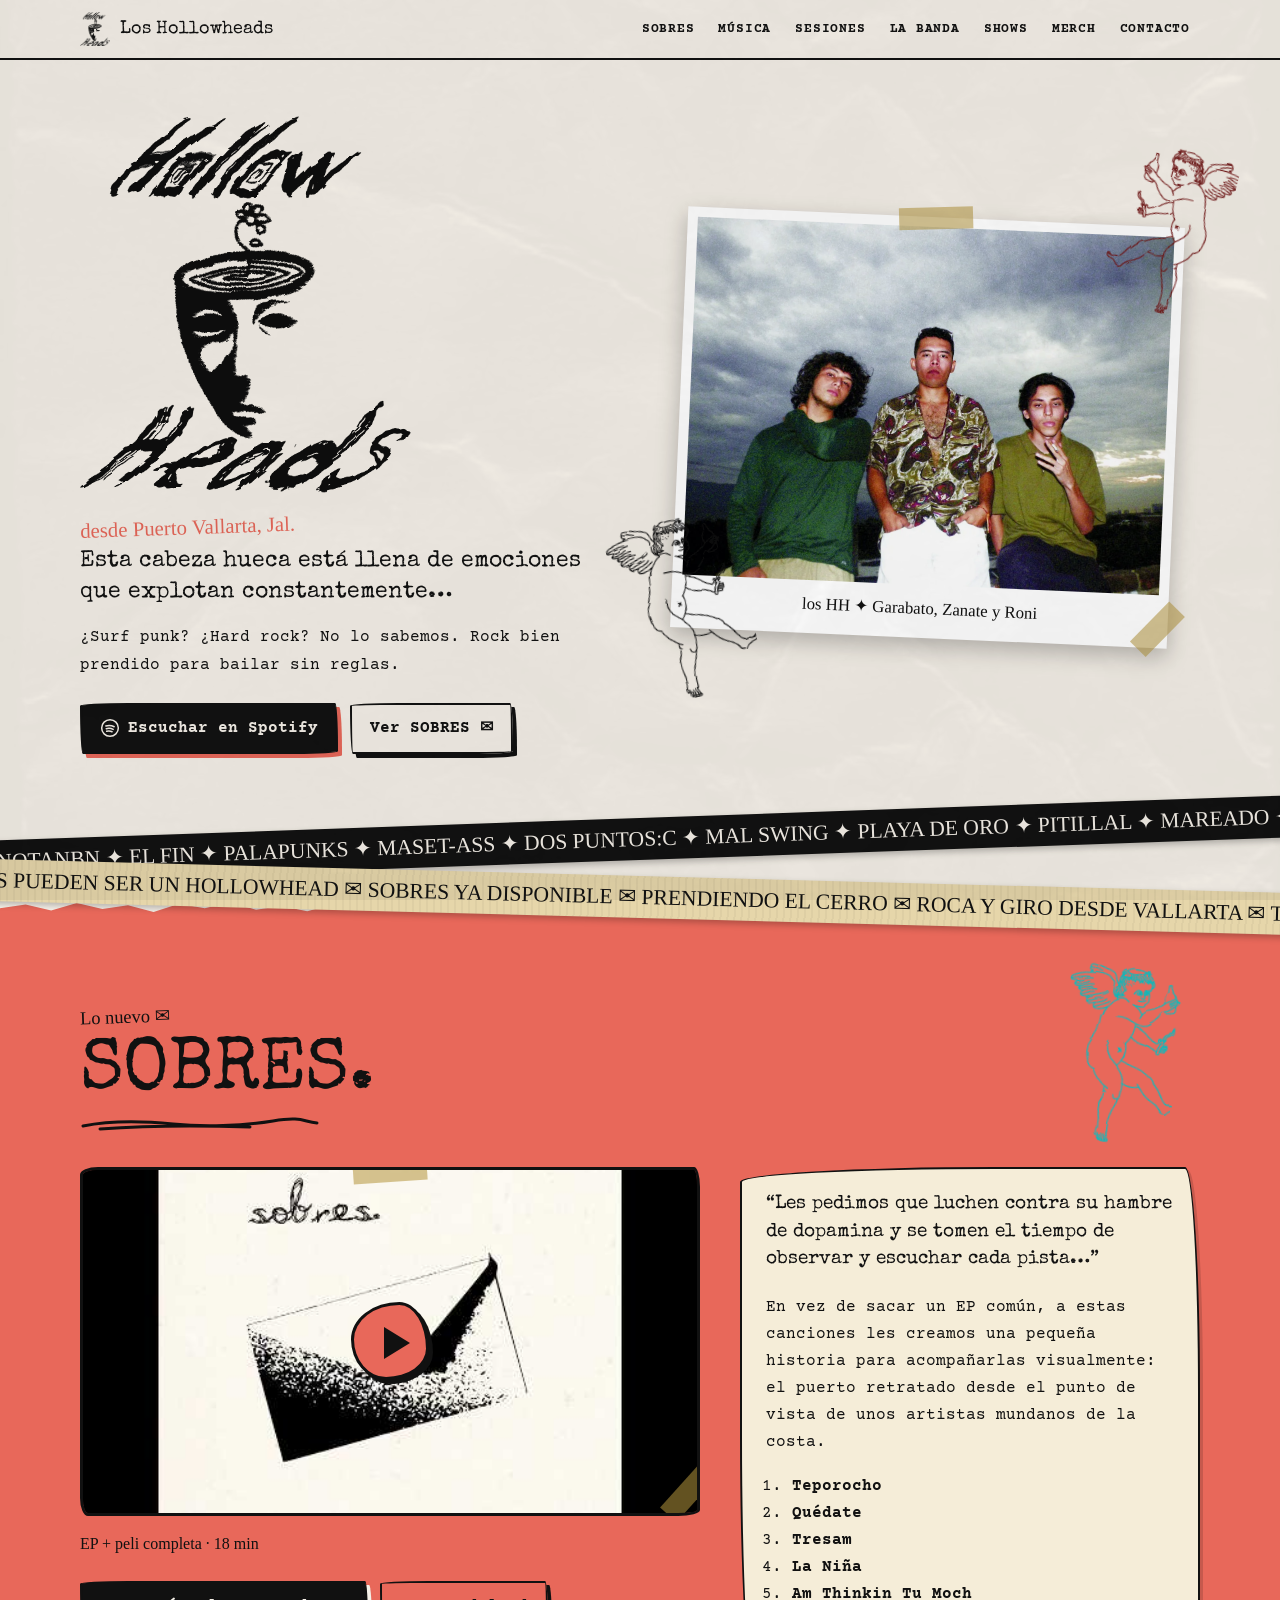
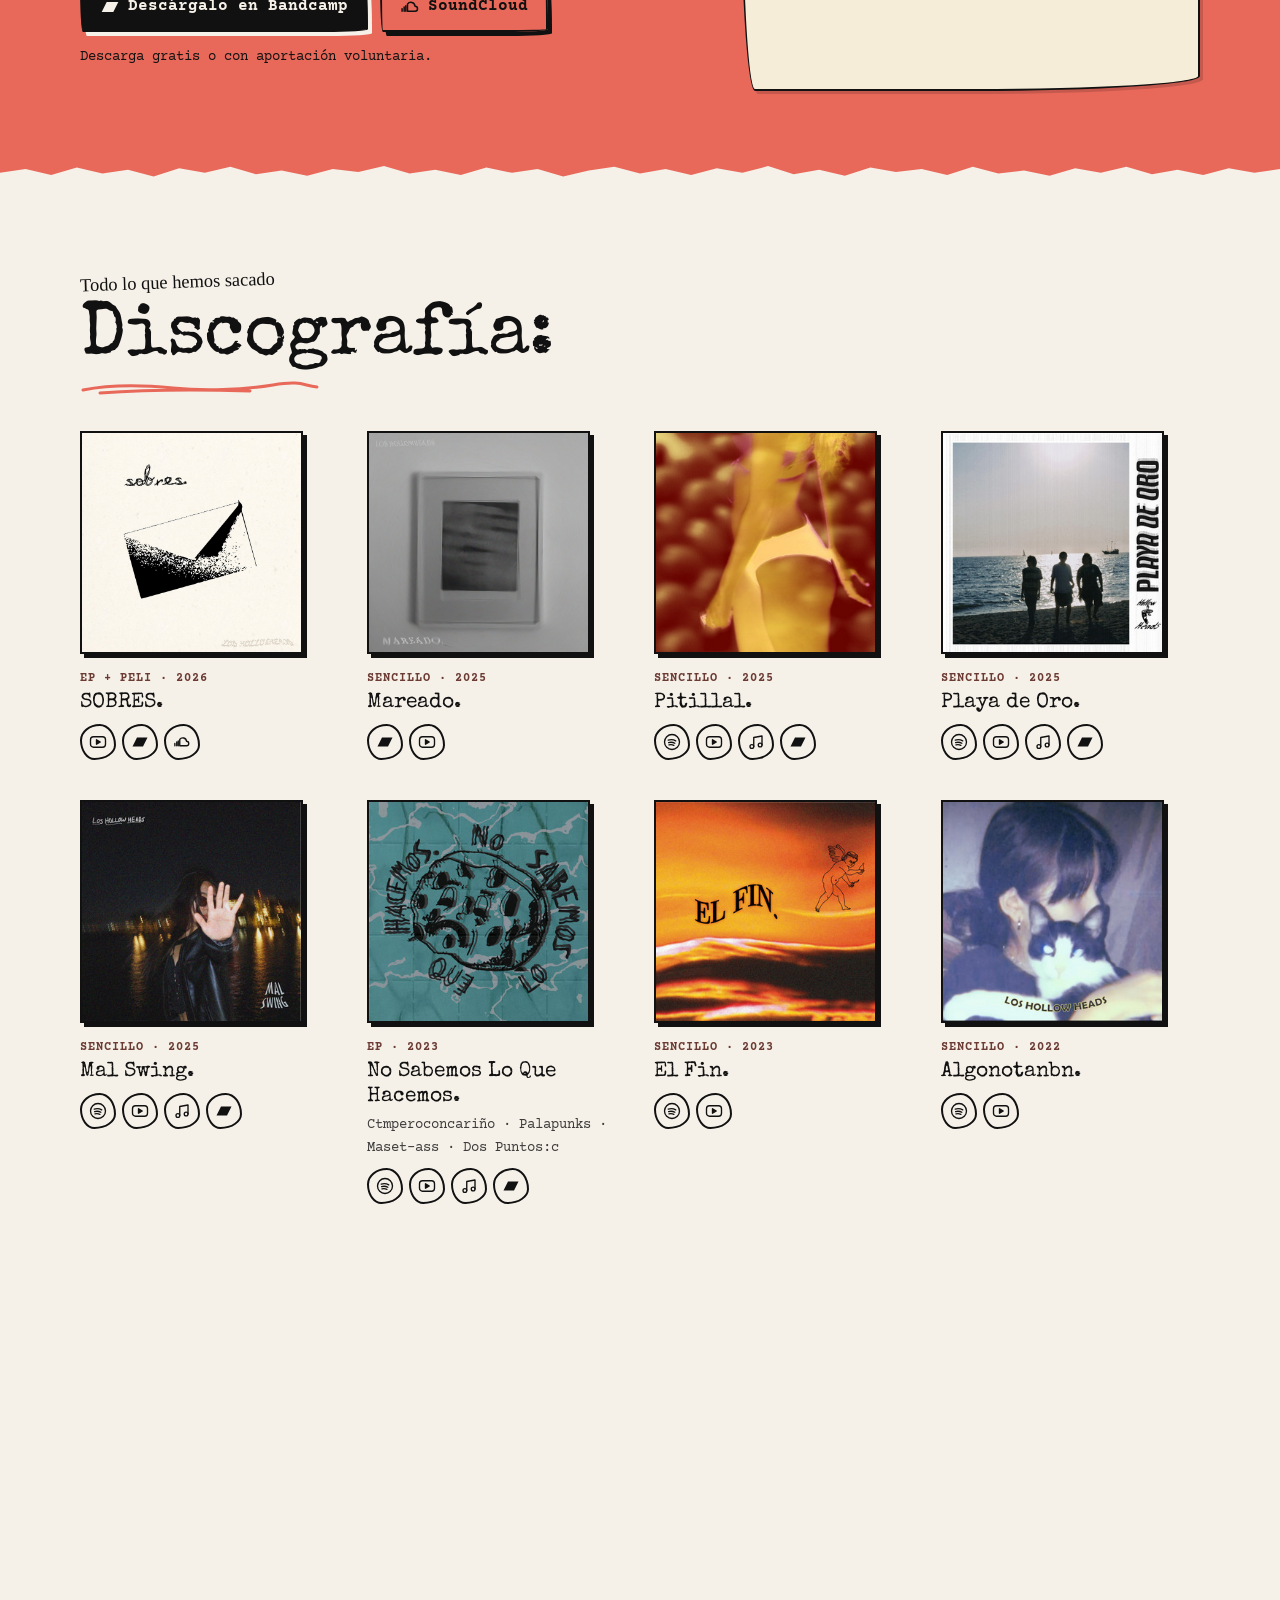
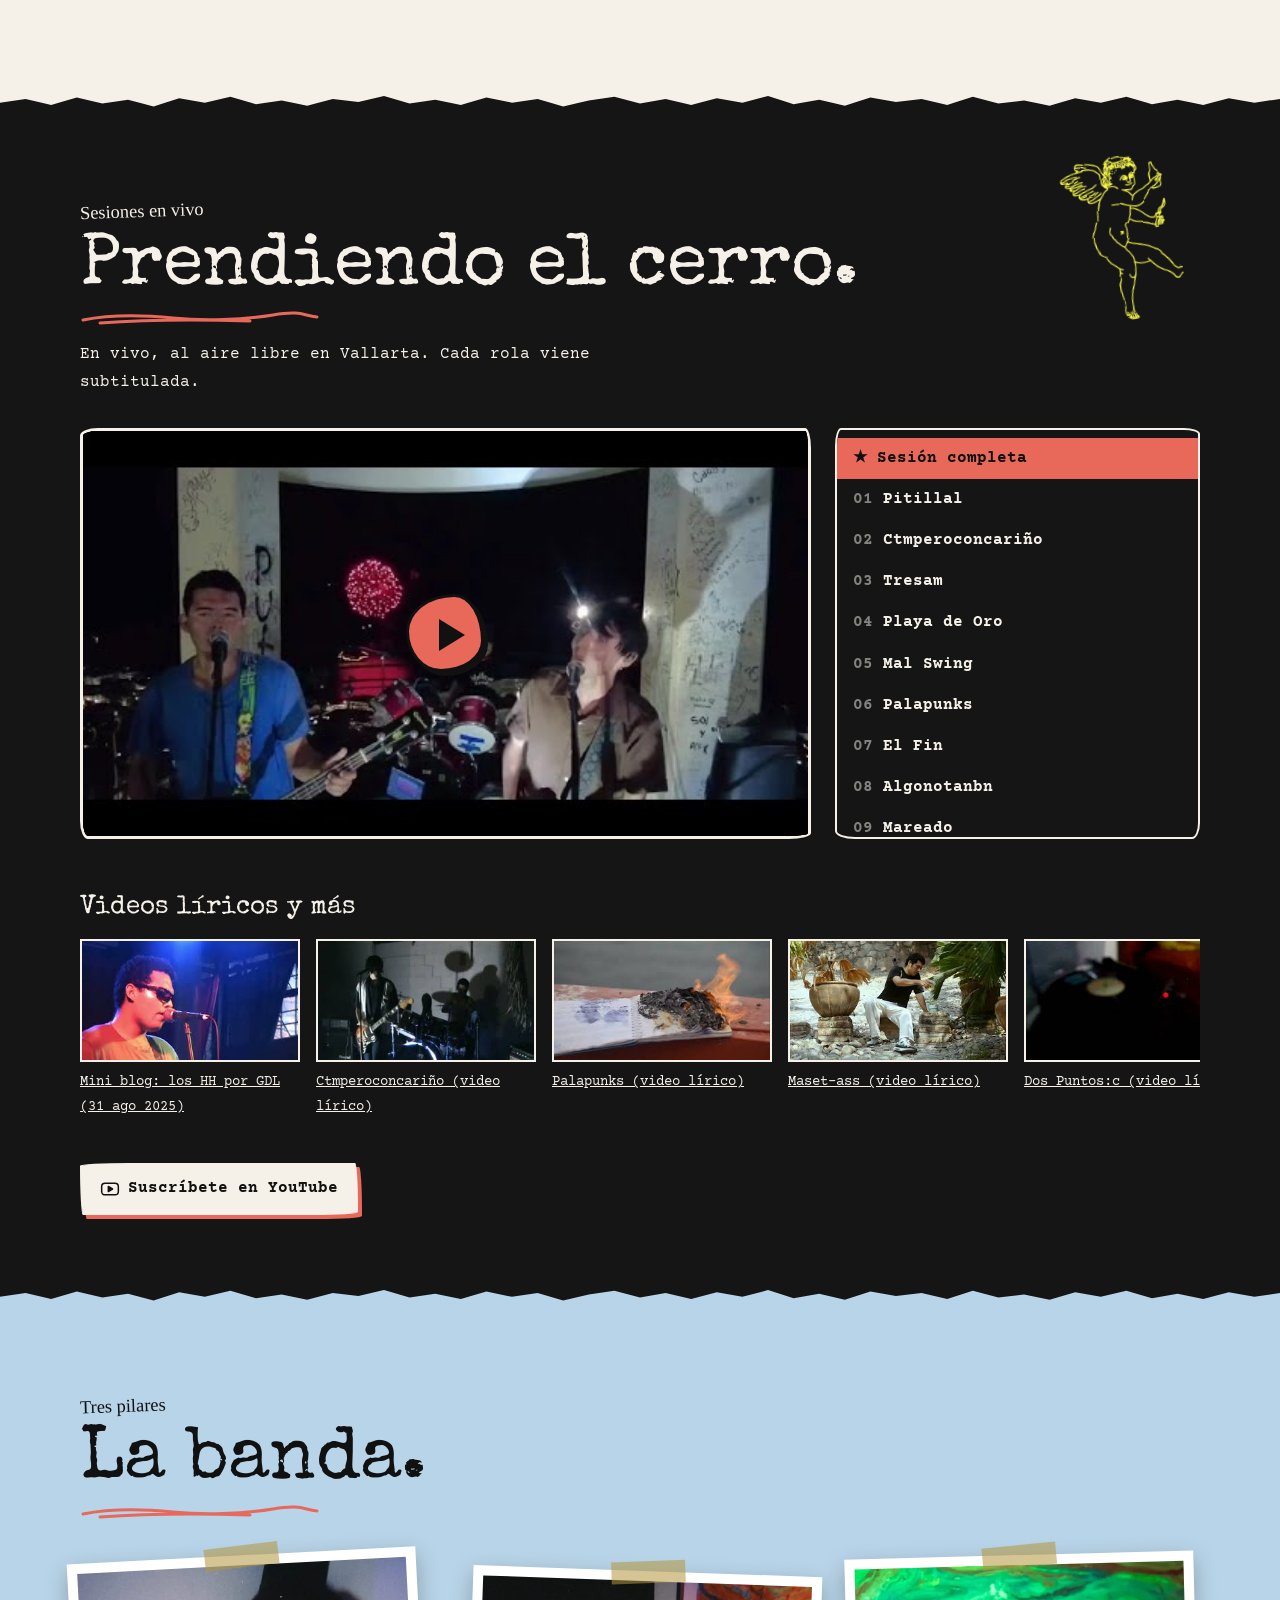
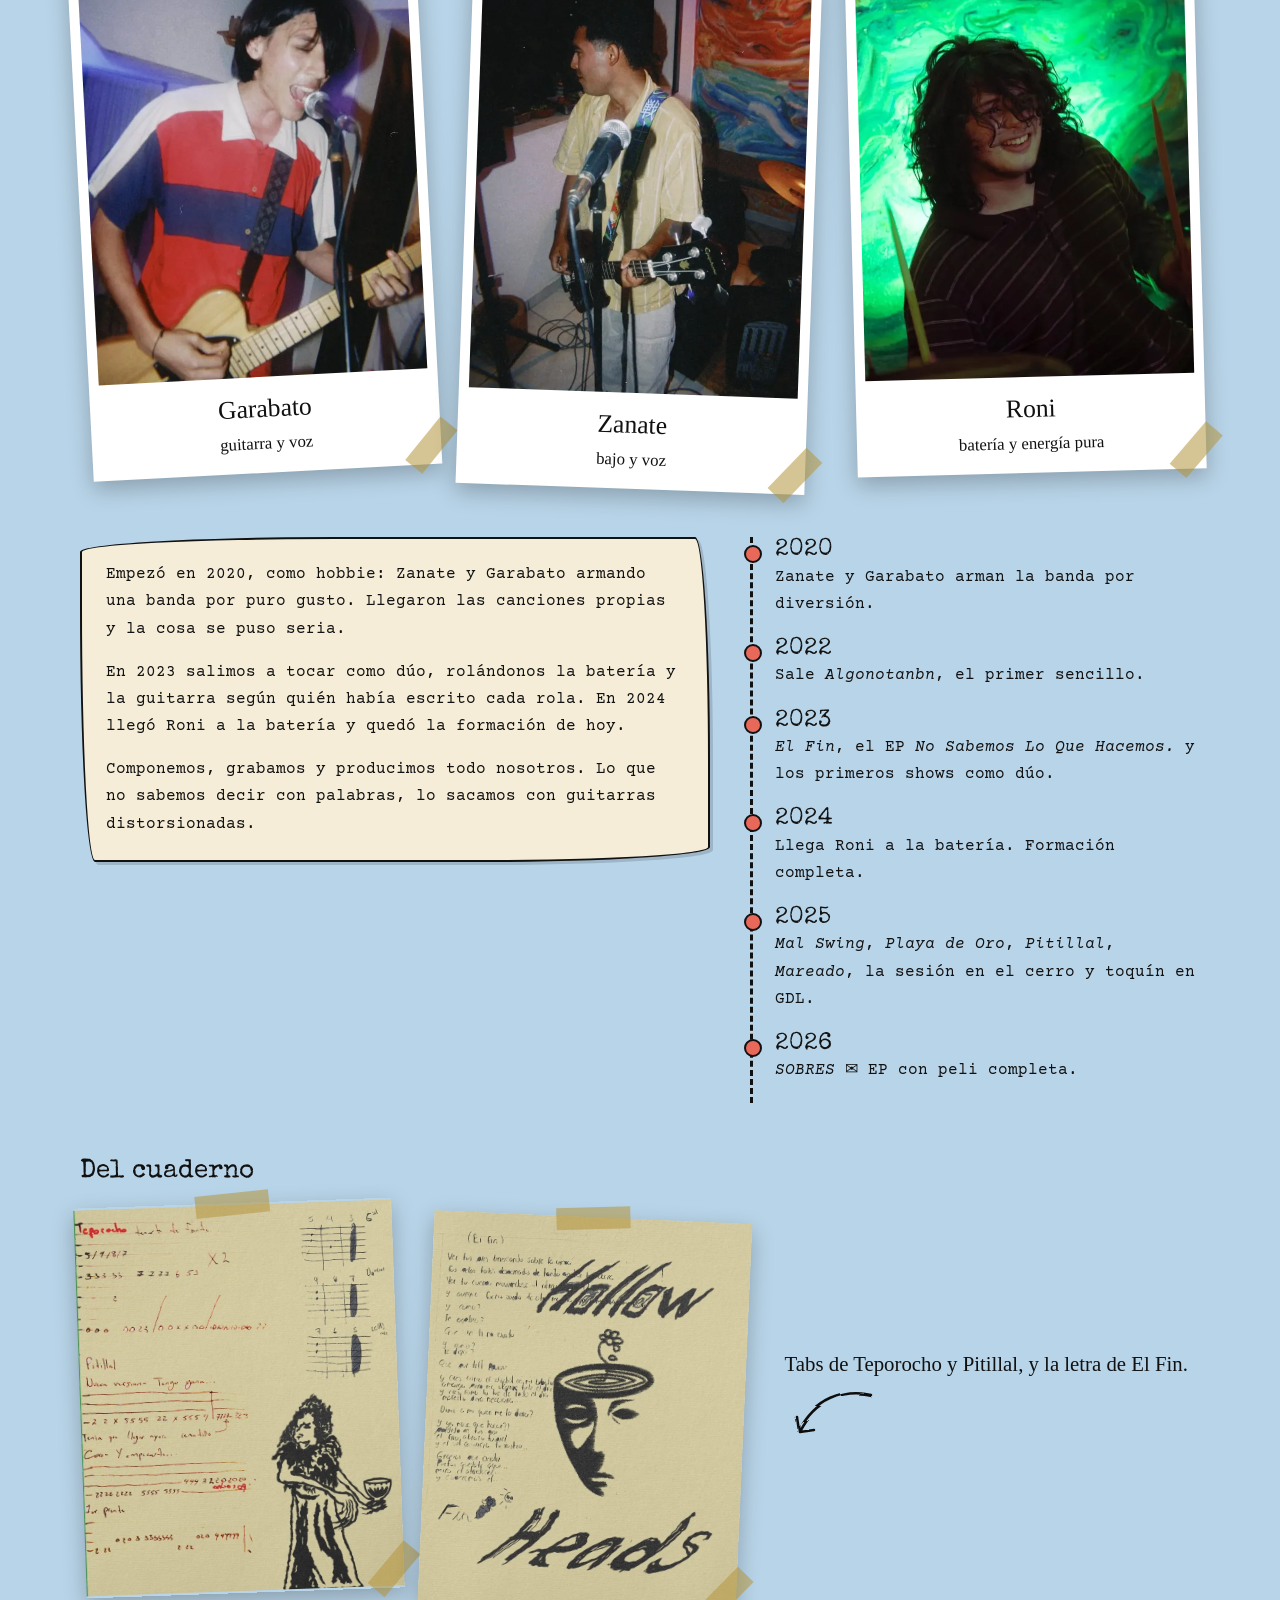
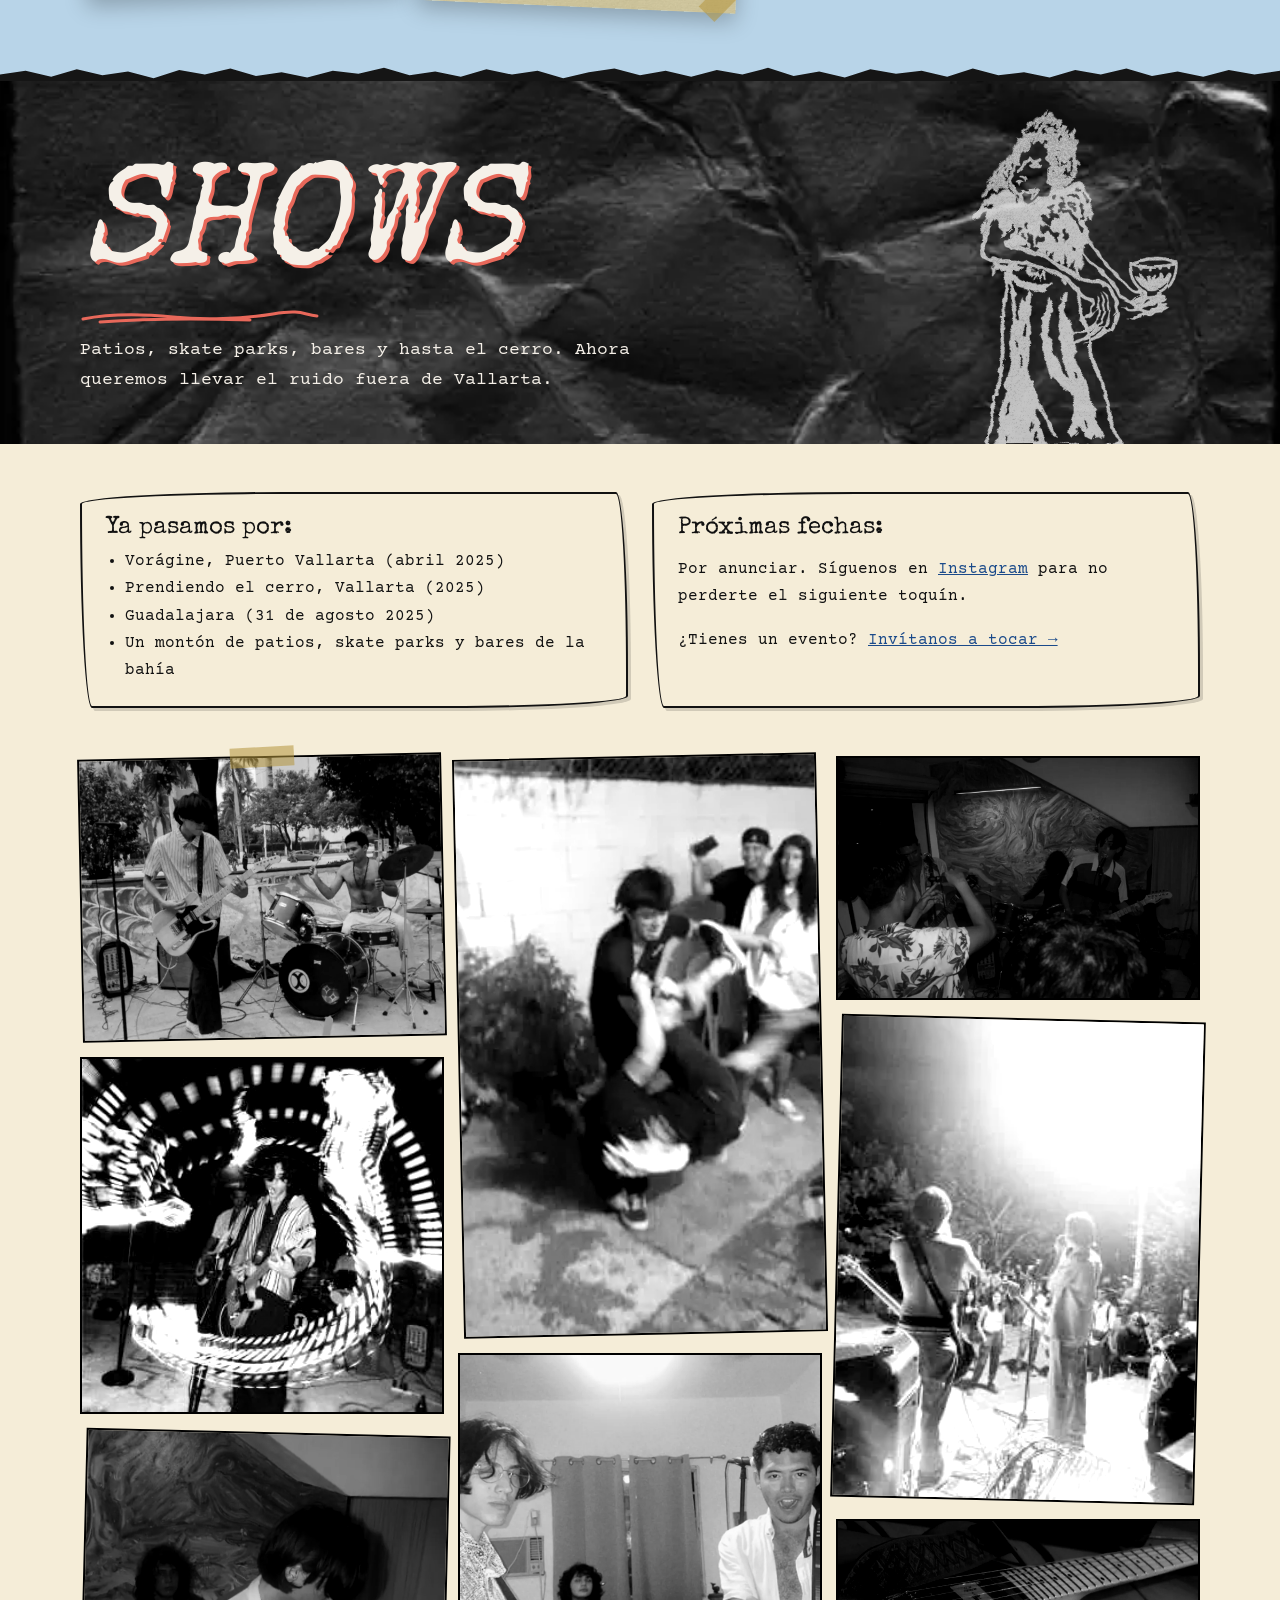
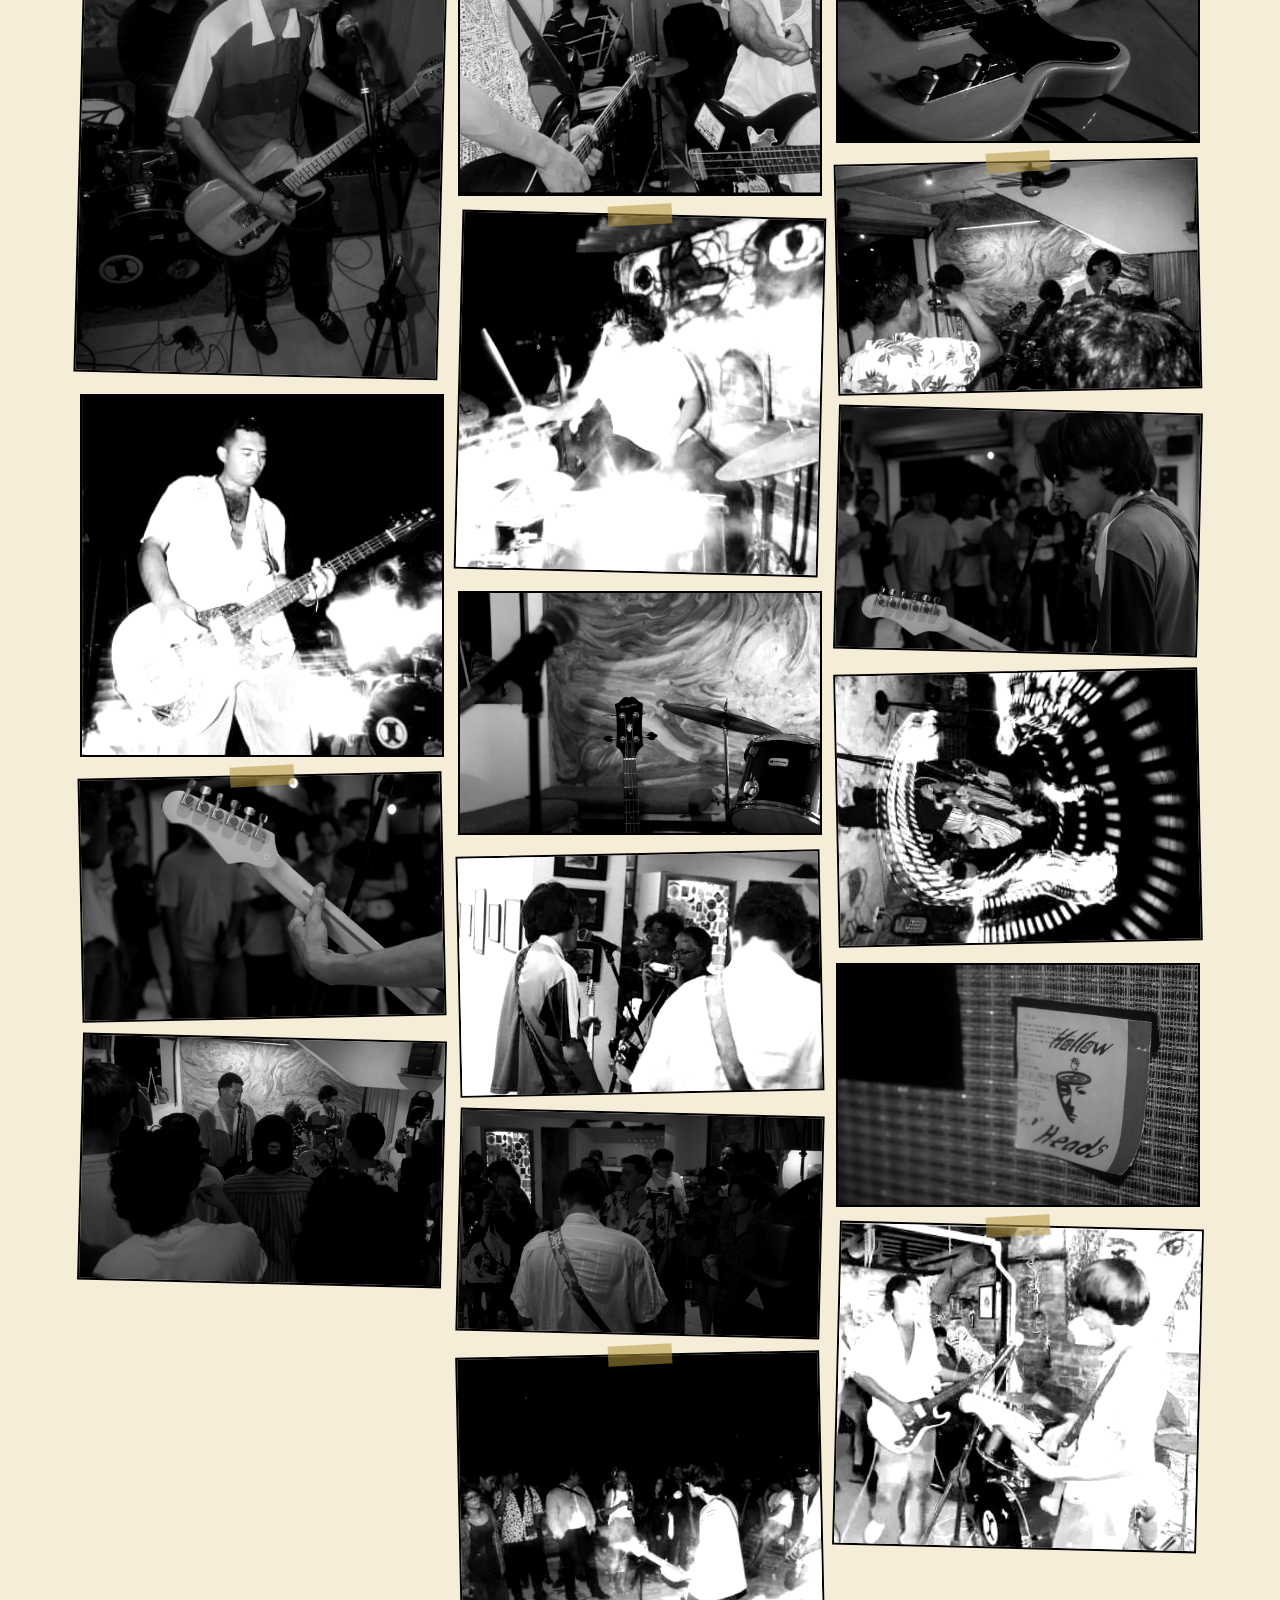
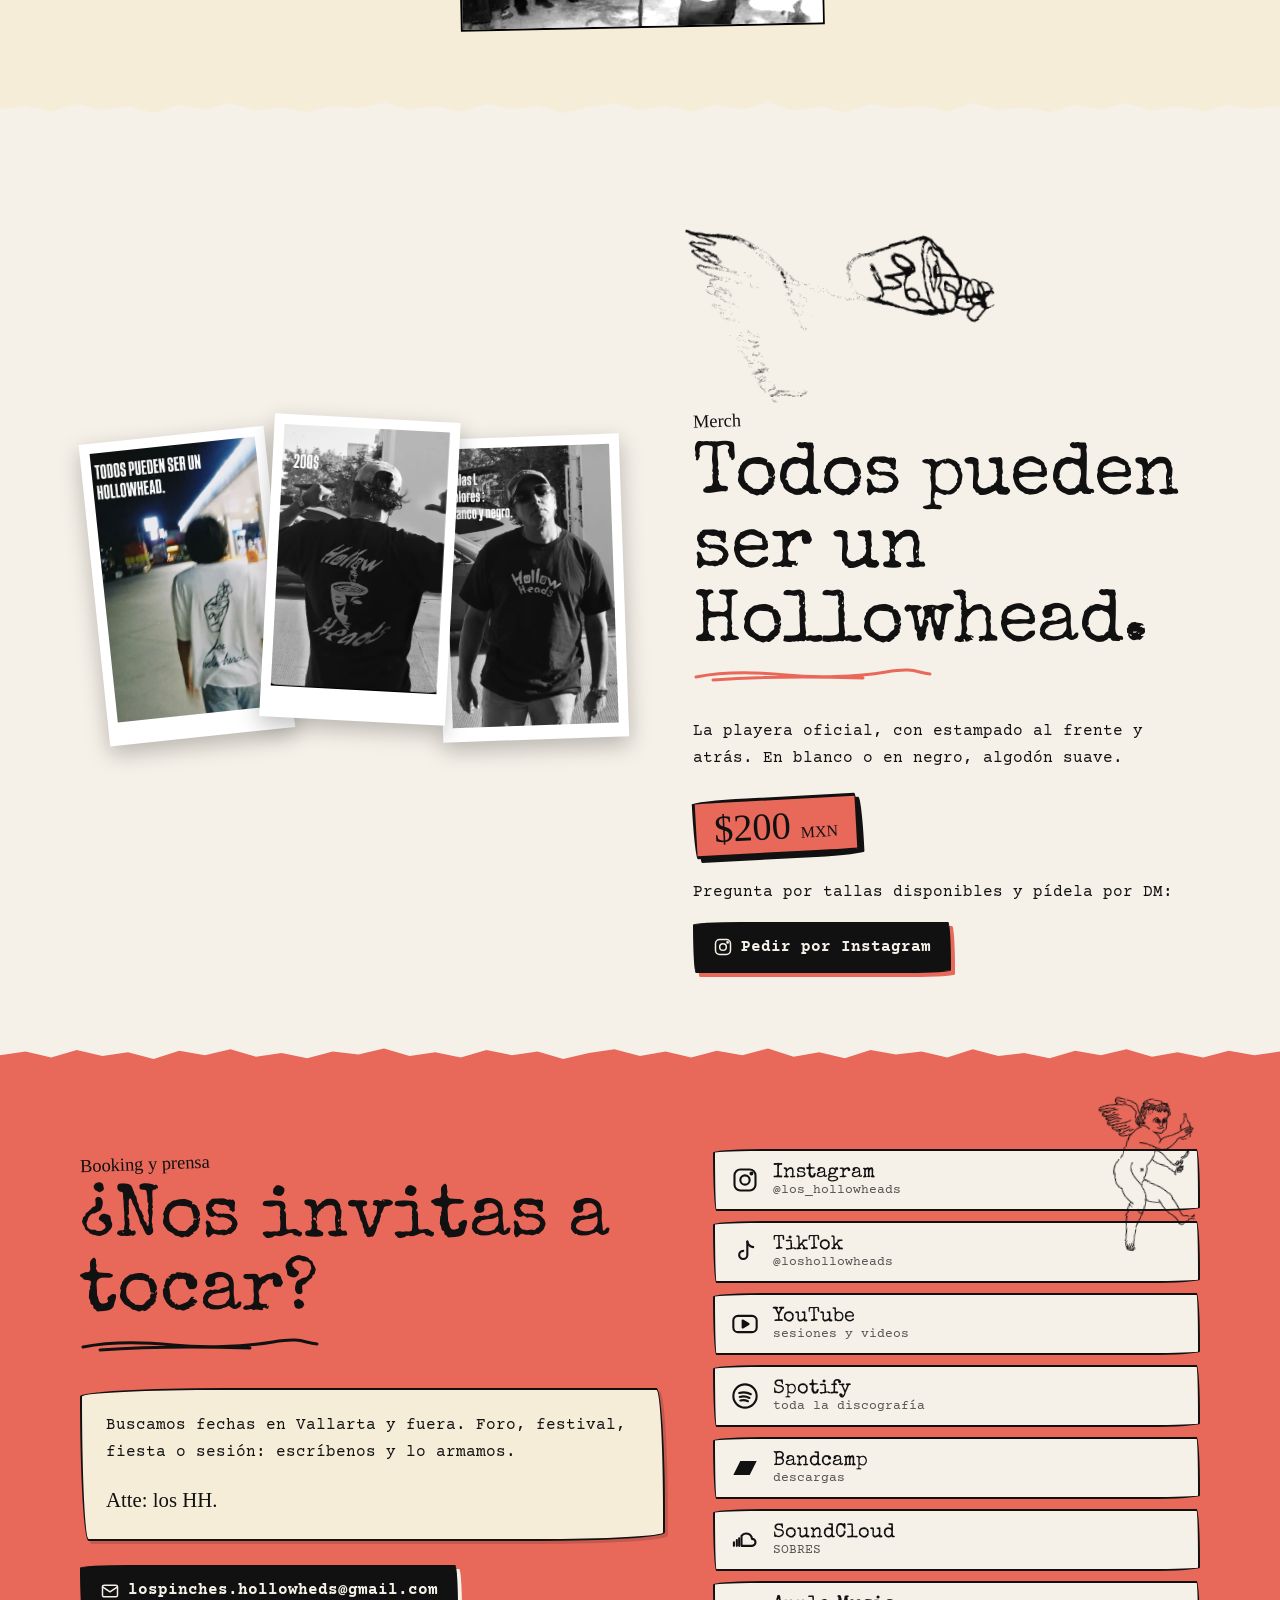
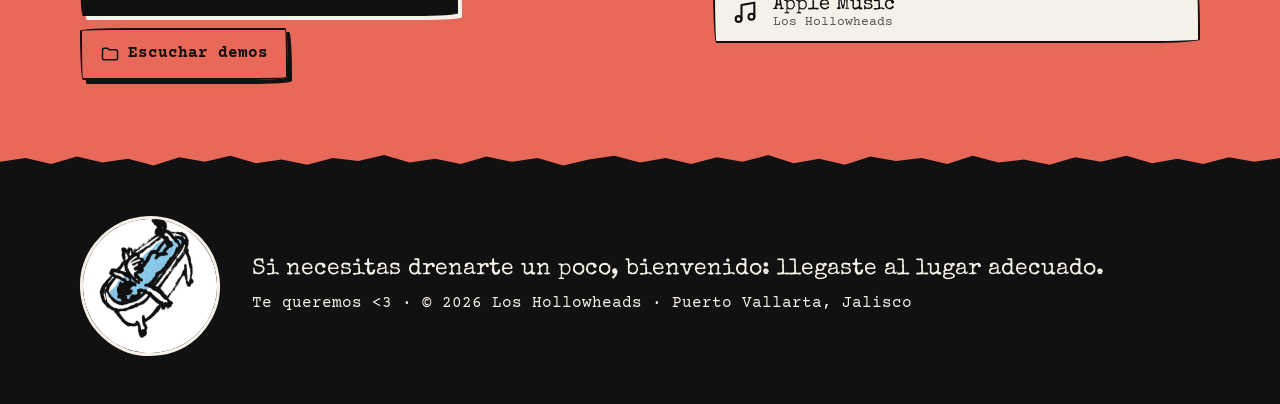
==== commit 0ef0db38: "Copy con más flow y página más cómoda en celular - Quita los post-its y notas a mano que se sentían " ====
--- a/index.html
+++ b/index.html
@@ -63,7 +63,7 @@
     <img class="logo-big boil" src="img/logo.png" alt="Logo de Los Hollowheads: una cabeza hueca con un remolino y una flor" width="505" height="575">
     <p class="kicker">desde Puerto Vallarta, Jal.</p>
     <p class="lead">Esta cabeza hueca está llena de emociones que explotan constantemente…</p>
-    <p>¿Surf punk? ¿Hard rock? No lo sabemos. Música bien prendida para bailar sin reglas, hecha de introspección, vivencias, diversión y rock and roll.</p>
+    <p>¿Surf punk? ¿Hard rock? No lo sabemos. Rock bien prendido para bailar sin reglas.</p>
     <div class="btns">
       <a class="btn" href="https://open.spotify.com/artist/0VpFDgD4gO55y4IvkJZCVS" target="_blank" rel="noopener"><svg class="ic"><use href="#i-sp"/></svg> Escuchar en Spotify</a>
       <a class="btn ghost" href="#nuevo">Ver SOBRES ✉</a>
@@ -76,7 +76,6 @@
     </figure>
     <img class="angel boil" src="img/angel.png" alt="" width="362" height="500">
     <img class="angel angel-top boil" src="img/angel-rojo.png" alt="" width="304" height="420">
-    <p class="scrawl scrawl-hero">¡somos nosotros!<svg class="boil" viewBox="0 0 90 60" aria-hidden="true"><path d="M4 8c28-4 58 6 74 40M78 48l-14-4M78 48l1-15"/></svg></p>
   </div>
 </section>
 
@@ -101,7 +100,7 @@
           <a class="btn" href="https://loshollowheads.bandcamp.com/album/sobres" target="_blank" rel="noopener"><svg class="ic"><use href="#i-bc"/></svg> Descárgalo en Bandcamp</a>
           <a class="btn ghost" href="https://soundcloud.com/los-hollowheads" target="_blank" rel="noopener"><svg class="ic"><use href="#i-sc"/></svg> SoundCloud</a>
         </div>
-        <p class="small">Gratis o con aportación voluntaria. Gracias por tu escucha, ya sabes que cuentas con tus amigos los HollowHeads.</p>
+        <p class="small">Descarga gratis o con aportación voluntaria.</p>
       </div>
       <div class="paperbox">
         <p class="quote">“Les pedimos que luchen contra su hambre de dopamina y se tomen el tiempo de observar y escuchar cada pista…”</p>
@@ -124,7 +123,6 @@
   <div class="wrap">
     <p class="label">Todo lo que hemos sacado</p>
     <h2 class="title">Discografía:</h2>
-    <p class="postit p-disco">todo grabado y producido en casa ✌</p>
     <div class="releases">
       <article class="release">
         <div class="sleeve"><img src="img/ext/sobres.jpg" alt="Portada de SOBRES" loading="lazy"><span class="disc"></span></div>
@@ -219,9 +217,8 @@
     <img class="deco d-ses boil" src="img/angel-amarillo.png" alt="" width="304" height="420">
     <p class="label">Sesiones en vivo</p>
     <h2 class="title">Prendiendo el cerro.</h2>
-    <p class="intro">Una live sesión al aire libre en Vallarta, con cada rola subtitulada. Dale play a la sesión completa o escoge una canción.</p>
+    <p class="intro">En vivo, al aire libre en Vallarta. Cada rola viene subtitulada.</p>
     <div class="session">
-      <p class="postit p-ses">dale clic a una rola ↓</p>
       <div class="player">
         <a class="thumb" href="https://www.youtube.com/watch?v=D3WhRi44Cag" target="_blank" rel="noopener" data-yt="D3WhRi44Cag" style="background-image:url(img/ext/yt-D3WhRi44Cag.jpg)" aria-label="Reproducir la sesión completa Prendiendo el cerro"><span class="play"></span></a>
       </div>
@@ -266,13 +263,13 @@
     <div class="members">
       <figure class="polaroid tape"><img src="img/garabato.webp" alt="Garabato cantando con su guitarra" loading="lazy" width="658" height="800"><figcaption><b>Garabato</b>guitarra y voz</figcaption></figure>
       <figure class="polaroid tape"><img src="img/zanate.webp" alt="Zanate tocando en vivo" loading="lazy" width="651" height="800"><figcaption><b>Zanate</b>bajo y voz</figcaption></figure>
-      <figure class="polaroid tape"><img src="img/roni.webp" alt="Roni con sus baquetas" loading="lazy" width="600" height="800"><figcaption><b>Roni</b>batería y energía pura</figcaption><span class="postit p-roni">nos lo robamos de otra banda ;)</span></figure>
+      <figure class="polaroid tape"><img src="img/roni.webp" alt="Roni con sus baquetas" loading="lazy" width="600" height="800"><figcaption><b>Roni</b>batería y energía pura</figcaption></figure>
     </div>
     <div class="story">
       <div class="paperbox">
-        <p>Los Hollowheads nacieron en 2020 como un hobbie: Zanate le propuso a Garabato armar una banda por diversión, Garabato empezó a traer canciones propias y el proyecto se fue haciendo en serio.</p>
-        <p>Estuvimos un rato en stand-by por cuestiones personales y porque no teníamos baterista. En 2023 arrancamos los shows como dúo, con Garabato y Zanate rolándose la batería y la guitarra según quién hubiera compuesto la canción. Hasta 2024, cuando nos robamos a Roni de una banda ajena y quedó la formación actual.</p>
-        <p>Hoy somos tres morros autosustentados: tocamos, componemos, grabamos y producimos toda nuestra música de manera independiente. Los Hollowheads le dan orden a ideas que no se pueden contar con palabras; aquí expresamos de forma enérgica y pura las emociones, vivencias y recuerdos de quienes formamos el proyecto.</p>
+        <p>Empezó en 2020, como hobbie: Zanate y Garabato armando una banda por puro gusto. Llegaron las canciones propias y la cosa se puso seria.</p>
+        <p>En 2023 salimos a tocar como dúo, rolándonos la batería y la guitarra según quién había escrito cada rola. En 2024 llegó Roni a la batería y quedó la formación de hoy.</p>
+        <p>Componemos, grabamos y producimos todo nosotros. Lo que no sabemos decir con palabras, lo sacamos con guitarras distorsionadas.</p>
       </div>
       <ol class="timeline">
         <li><b>2020</b>Zanate y Garabato arman la banda por diversión.</li>
@@ -289,7 +286,7 @@
         <button class="page tape" data-zoom><img src="img/cuaderno1.webp" alt="Hoja del cuaderno con los tabs de Teporocho y Pitillal y el dibujo de una mujer con una copa" loading="lazy" width="742" height="900"></button>
         <button class="page tape" data-zoom><img src="img/cuaderno2.webp" alt="Hoja del cuaderno con la letra de El Fin y el logo de Hollow Heads" loading="lazy" width="735" height="900"></button>
       </div>
-      <p class="scrawl">Así nacen las rolas: los tabs de Teporocho y Pitillal, y la letra de El Fin, todo a mano.<svg class="boil" viewBox="0 0 90 60" aria-hidden="true"><path d="M86 10C60 4 30 14 14 46M14 46l14-2M14 46l-2-14"/></svg></p>
+      <p class="scrawl">Tabs de Teporocho y Pitillal, y la letra de El Fin.<svg class="boil" viewBox="0 0 90 60" aria-hidden="true"><path d="M86 10C60 4 30 14 14 46M14 46l14-2M14 46l-2-14"/></svg></p>
     </div>
   </div>
 </section>
@@ -374,8 +371,8 @@
       <p class="label">Booking y prensa</p>
       <h2 class="title">¿Nos invitas a tocar?</h2>
       <div class="paperbox">
-        <p>Estamos buscando oportunidades fuera de Vallarta para conocer nuevos oyentes y contactos. Ninguno de nosotros tiene otra opción fuera de este proyecto: es todo o nada. Si lees esto y puedes brindarnos una oportunidad, no será desaprovechada.</p>
-        <p>De antemano, GRACIAS.<br><span class="sign">Atte: los HH.</span></p>
+        <p>Buscamos fechas en Vallarta y fuera. Foro, festival, fiesta o sesión: escríbenos y lo armamos.</p>
+        <p><span class="sign">Atte: los HH.</span></p>
       </div>
       <div class="btns">
         <a class="btn" href="mailto:lospinches.hollowheds@gmail.com"><svg class="ic"><use href="#i-mail"/></svg> lospinches.hollowheds@gmail.com</a>
--- a/styles.css
+++ b/styles.css
@@ -152,20 +152,6 @@
 .d-sobres { width: 120px; top: -36px; right: 2%; rotate: 10deg; }
 .d-ses { width: 110px; top: -40px; right: 2%; rotate: -8deg; }
 .d-contact { width: 110px; top: -50px; right: 0; rotate: 8deg; }
-.postit {
-  background: #fff27a;
-  color: var(--ink);
-  font: 1rem/1.25 var(--marker);
-  padding: 12px 14px;
-  max-width: 200px;
-  margin: 0;
-  box-shadow: 2px 6px 10px rgba(0, 0, 0, .25);
-  rotate: 3deg;
-  z-index: 3;
-}
-.p-disco { position: absolute; top: 24px; right: 0; rotate: 4deg; }
-.p-ses { position: absolute; top: -64px; right: 10px; rotate: 5deg; }
-.p-roni { position: absolute; top: -20px; right: -22px; font-size: .85rem; max-width: 130px; rotate: 8deg; }
 .scrawl { font: 1.15rem/1.3 var(--marker); }
 .scrawl svg { width: 70px; fill: none; stroke: currentColor; stroke-width: 2.5; stroke-linecap: round; stroke-linejoin: round; }
 .salmon { background: var(--salmon); }
@@ -254,18 +240,6 @@
   animation: float 5s ease-in-out infinite reverse;
 }
 .angel-top { left: auto; bottom: auto; right: -24px; top: -44px; width: 110px; transform: rotate(14deg); animation-duration: 6s; }
-.scrawl-hero {
-  position: absolute;
-  top: -34px;
-  left: 0;
-  margin: 0;
-  display: flex;
-  align-items: flex-start;
-  gap: 4px;
-  rotate: -4deg;
-  z-index: 3;
-}
-.scrawl-hero svg { margin-top: 12px; }
 
 @keyframes float { 50% { translate: 0 -10px; } }
 
@@ -545,15 +519,12 @@
   .sec { padding: 64px 0; }
   .hero, .sobres, .session, .story, .gigs, .merch, .contact { grid-template-columns: 1fr; }
   .hero { gap: 24px; padding-top: 32px; }
-  .logo-big { width: min(240px, 62%); }
-  .hero-pic { padding: 64px 8px 32px; }
-  .scrawl-hero { top: 4px; }
+  .logo-big { width: min(180px, 50%); }
+  .lead { font-size: 1.25rem; }
+  .hero-pic { padding: 32px 8px 32px; }
   .angel { width: 96px; left: -8px; }
   .angel-top { width: 78px; left: auto; right: -6px; top: -36px; }
   .deco { width: 72px; top: -30px; }
-  .p-disco { position: static; display: inline-block; margin: -16px 0 28px; }
-  .p-ses { top: -54px; }
-  .p-roni { right: -8px; top: -26px; font-size: .75rem; max-width: 110px; }
   .cuaderno { grid-template-columns: 1fr; }
   .mujer { right: -20px; opacity: .45; }
   .session > .setlist { height: auto; max-height: 320px; }
@@ -564,6 +535,18 @@
   .foot-in { flex-direction: column; text-align: center; }
 }
 @media (max-width: 560px) {
+  /* galería: tira que se desliza con el dedo en vez de 21 fotos en columna */
+  .gallery {
+    columns: auto;
+    display: flex;
+    gap: 12px;
+    overflow-x: auto;
+    scroll-snap-type: x mandatory;
+    padding: 12px 4px 16px;
+  }
+  .gallery button { flex: 0 0 78%; margin: 0; scroll-snap-align: center; }
+  .gallery img { height: 340px; object-fit: cover; }
+  .tracks a { display: inline-block; padding: 8px 0; }
   .members { grid-template-columns: 1fr 1fr; }
   .members .polaroid:nth-child(3) { grid-column: 1 / -1; width: 60%; justify-self: center; }
   .members .polaroid:nth-child(2) { transform: rotate(2deg); }
